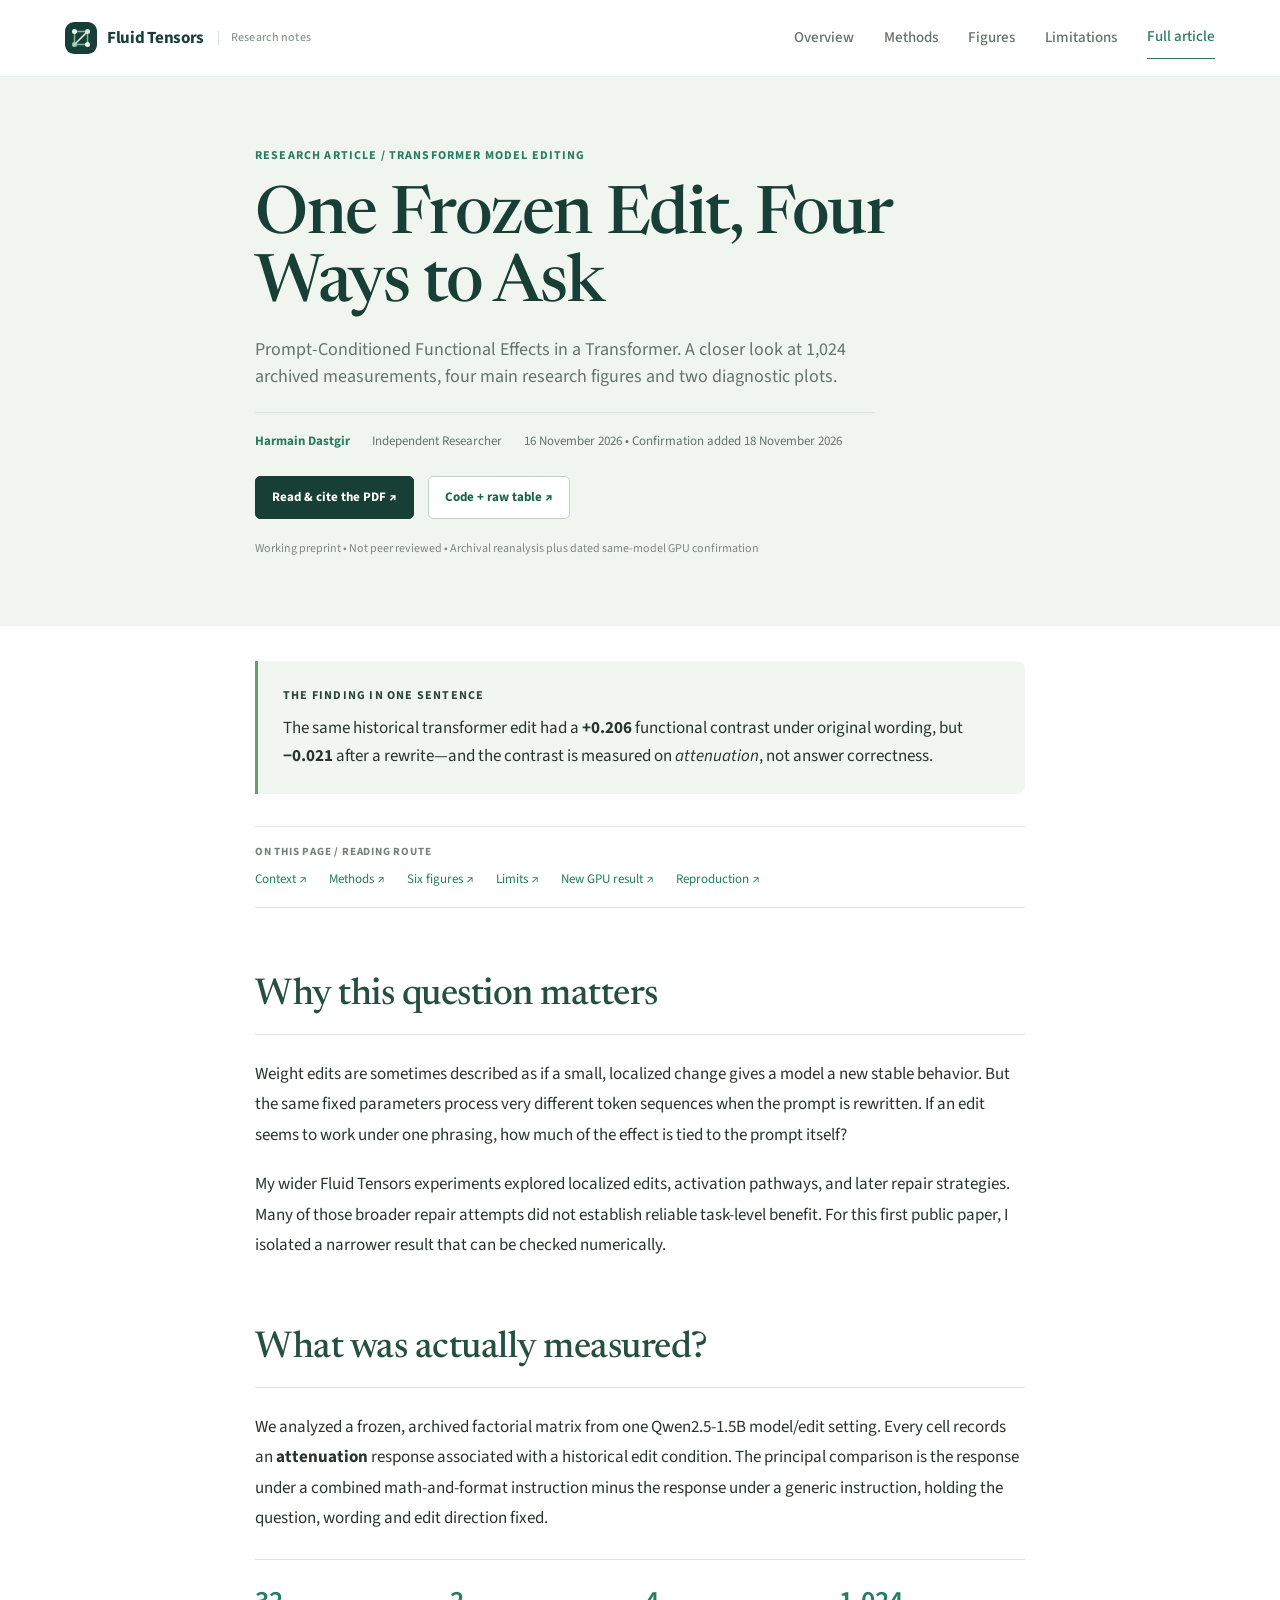
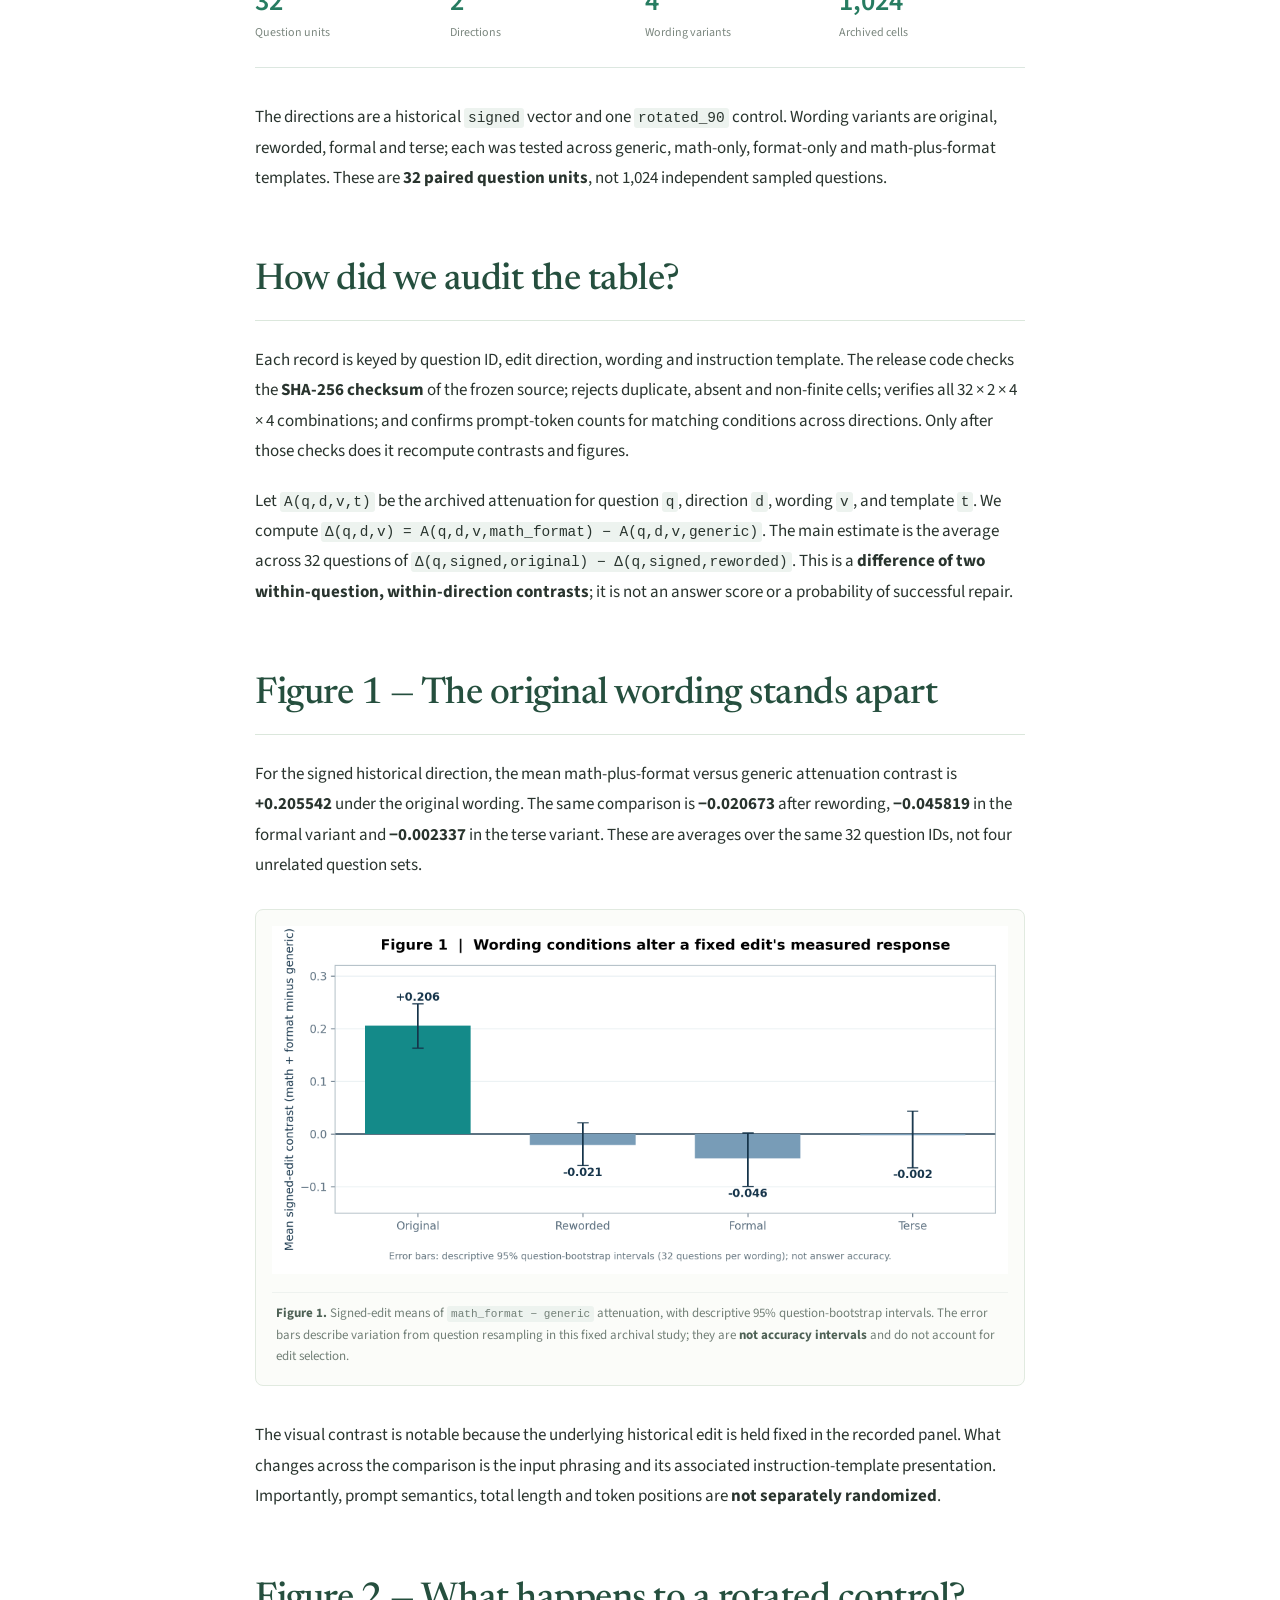
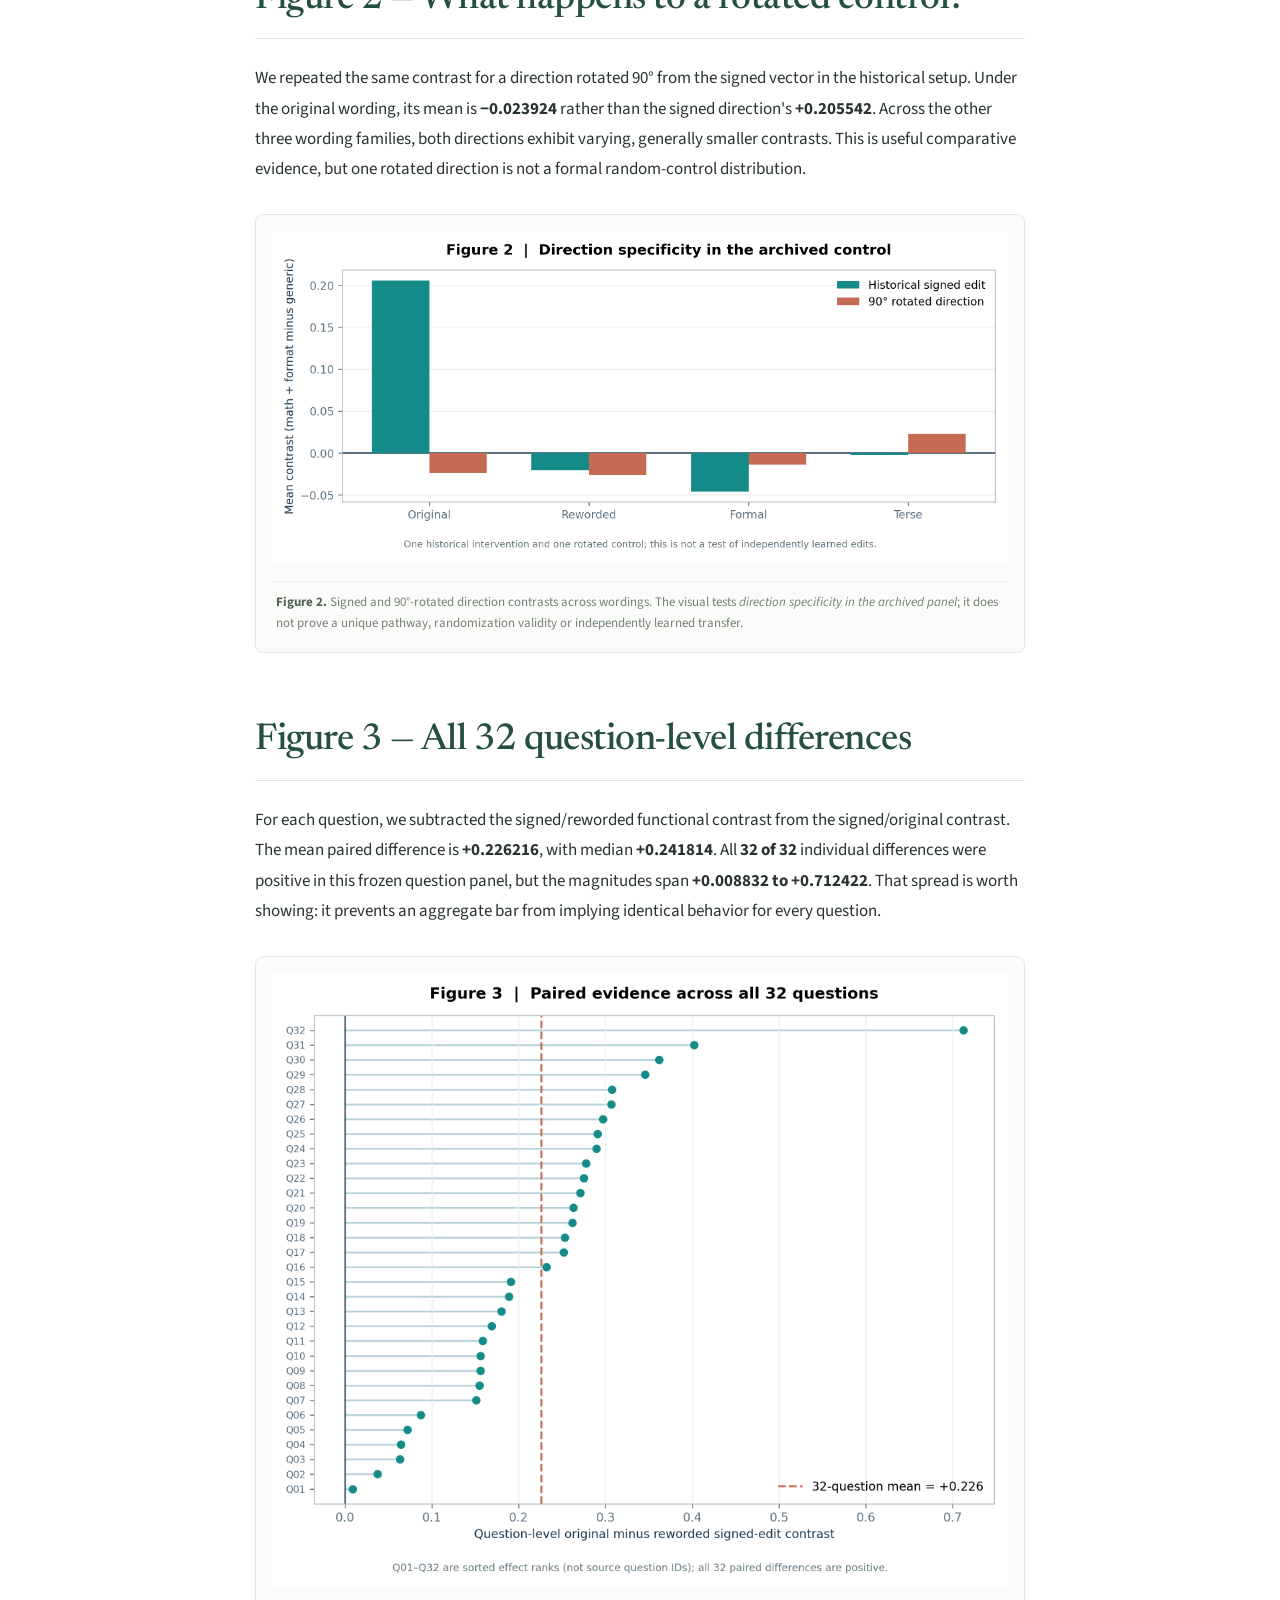
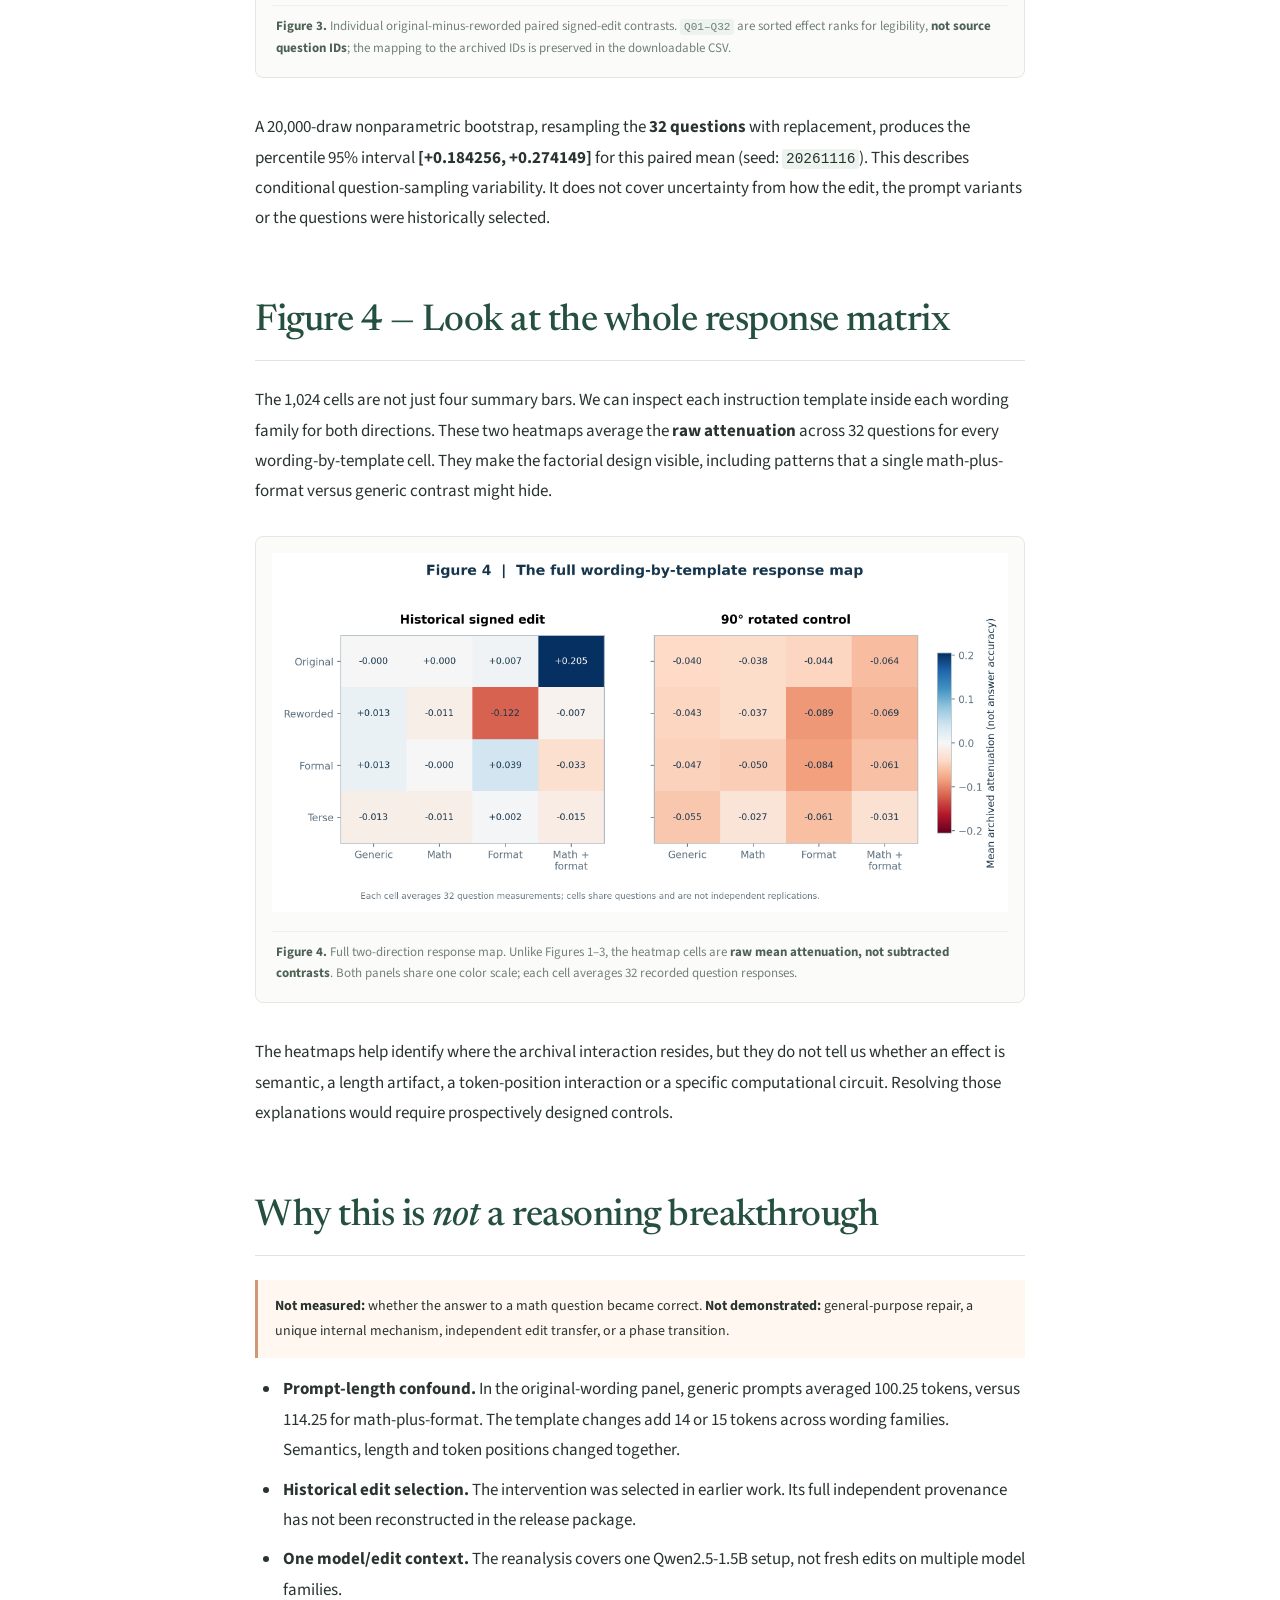
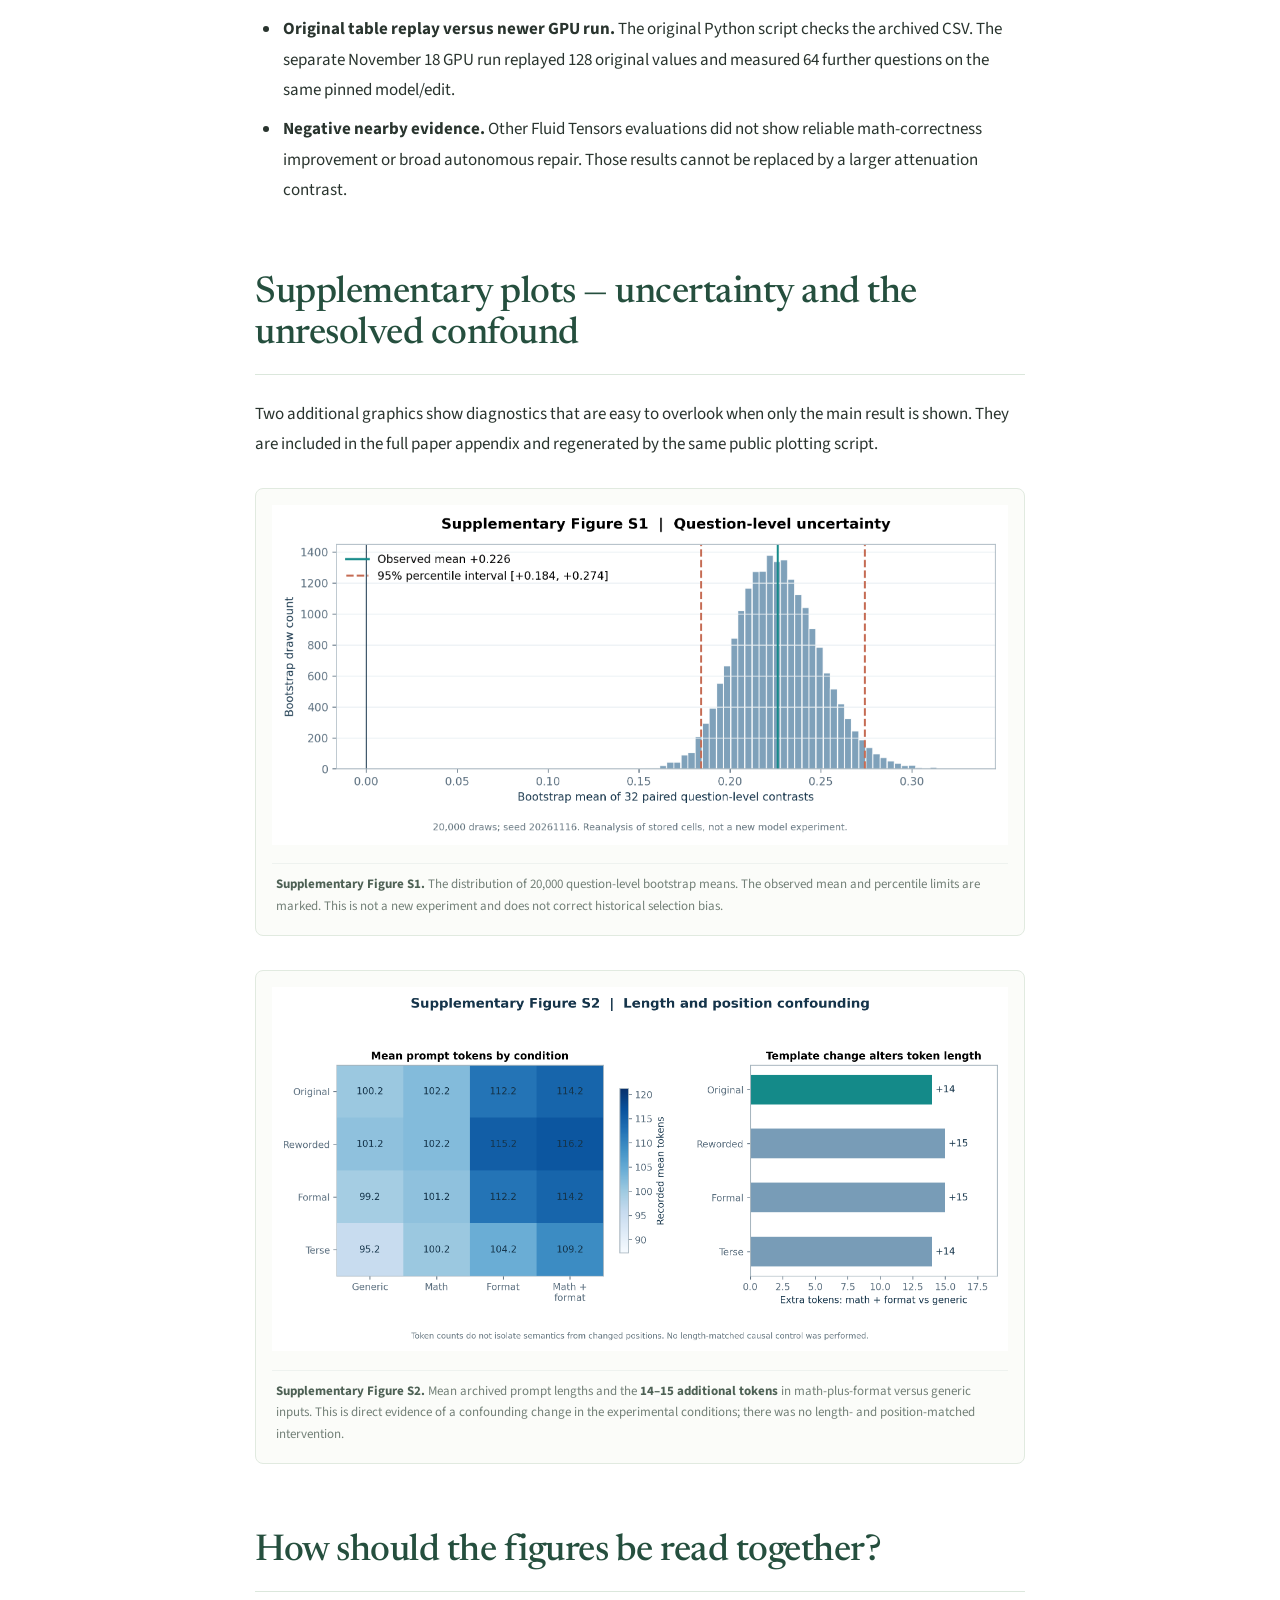
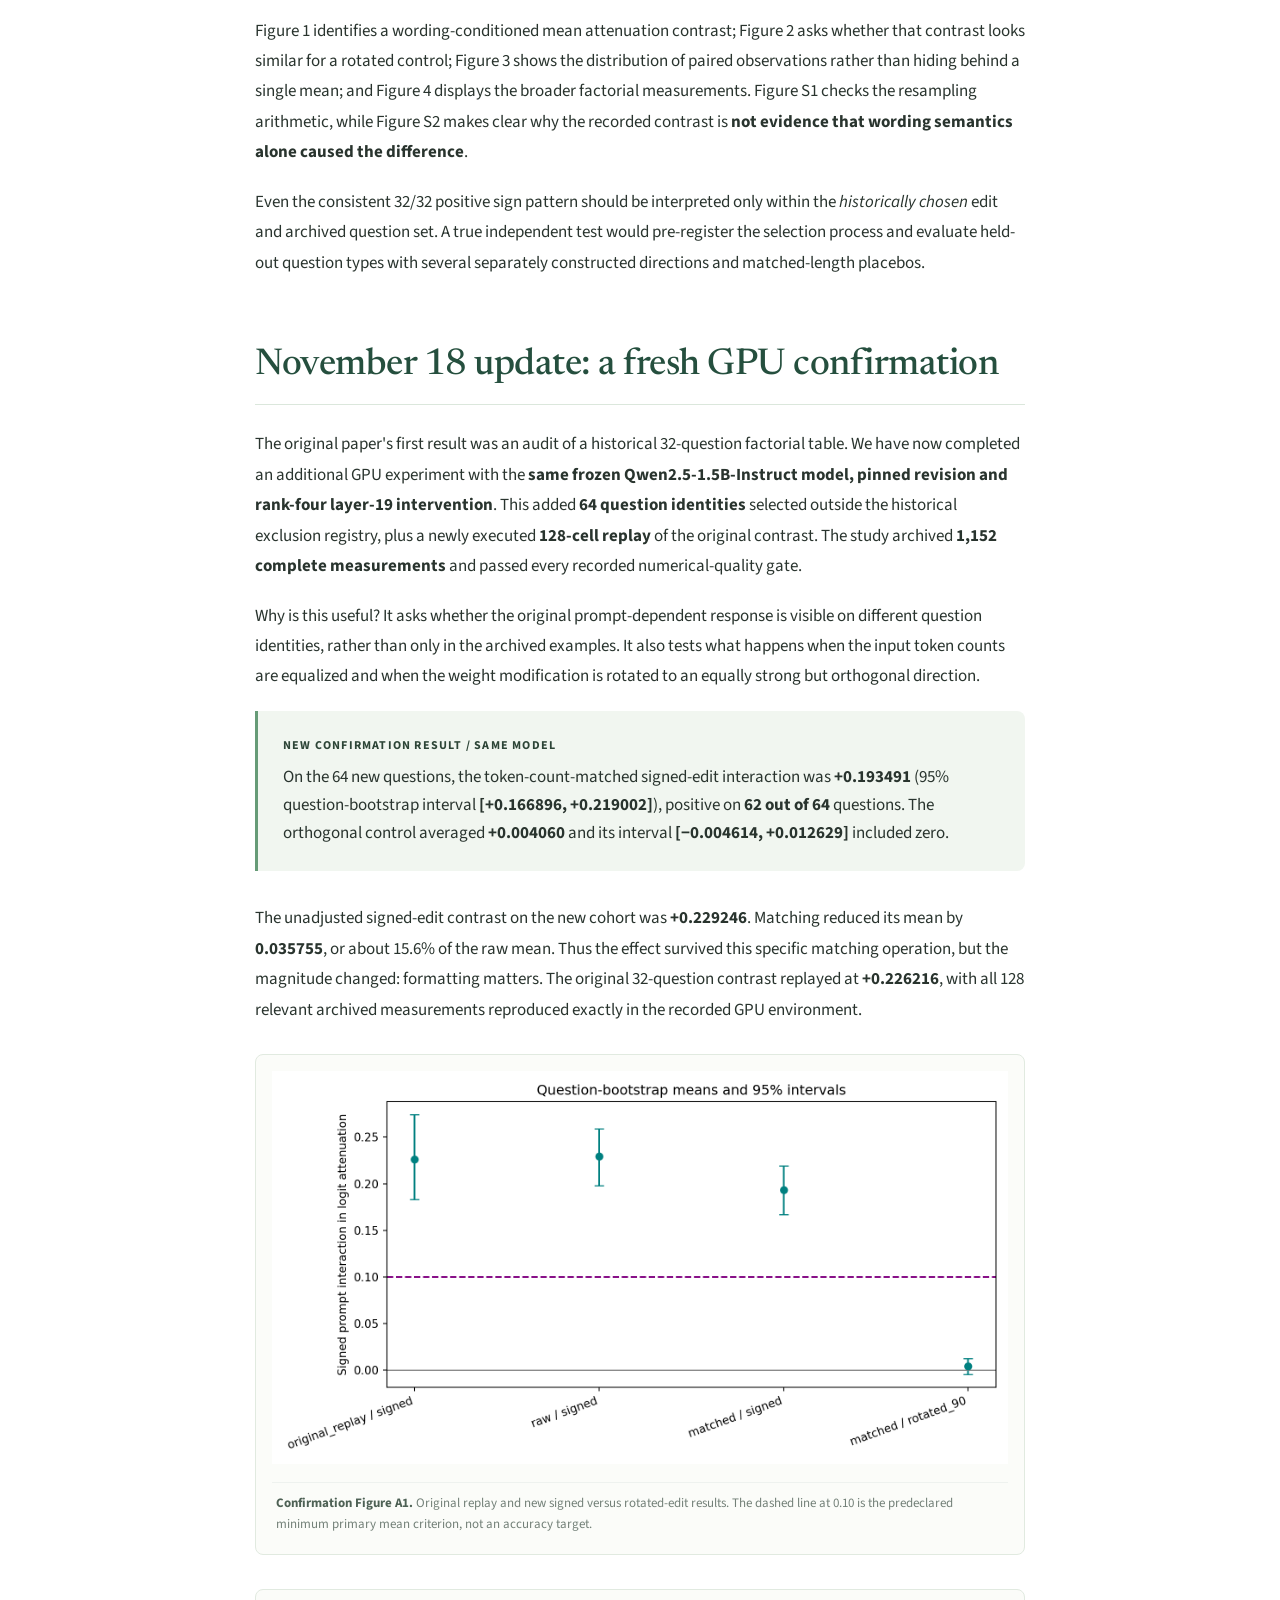
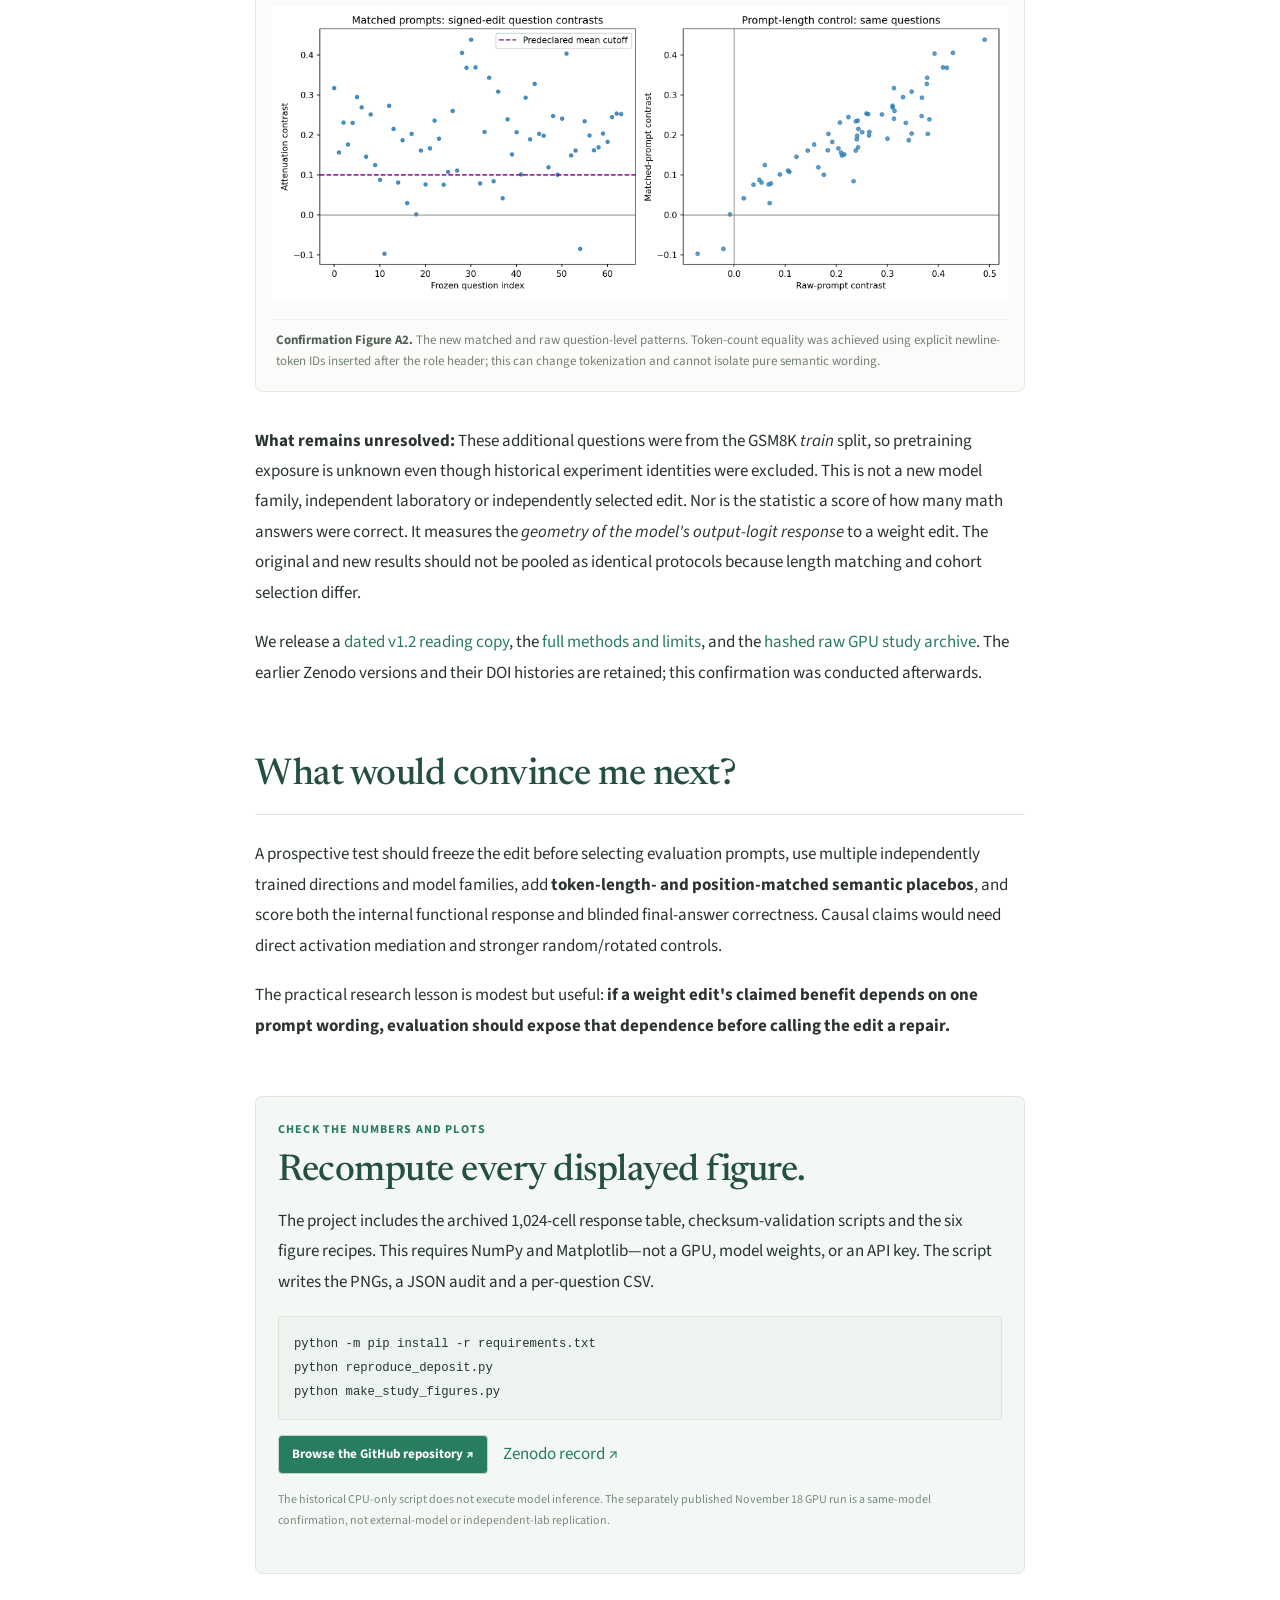
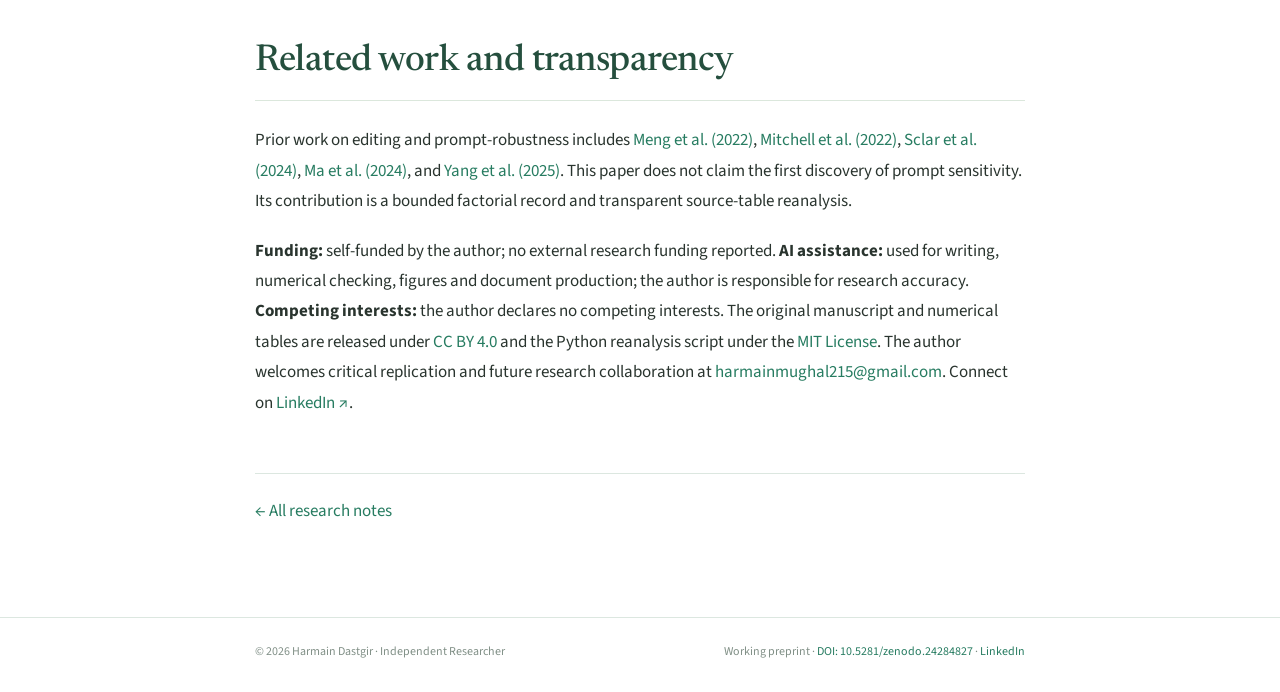
==== docs/papers/one-frozen-edit.html @ fc1d58f2 "docs: update existing Paper 1 website, article, figures and replication notes with fresh GPU confirm" ====
<!doctype html>
<html lang="en">
<head>
  <meta charset="utf-8">
  <meta name="viewport" content="width=device-width, initial-scale=1">
  <meta name="description" content="Why one frozen transformer weight edit changed its measured functional attenuation response when the prompt wording changed, and why this does not establish reasoning gains.">
  <title>One Frozen Edit, Four Ways to Ask — Full Research Article | Fluid Tensors</title>
  <meta name="author" content="Harmain Dastgir">
  <meta name="theme-color" content="#f3f8f5">
  <meta name="robots" content="index, follow, max-image-preview:large">
  <link rel="canonical" href="https://harmain11.github.io/fluid-tensors/papers/one-frozen-edit.html">
  <link rel="icon" type="image/x-icon" href="../favicon.ico">
  <link rel="icon" type="image/svg+xml" href="../assets/ft-mark.svg">
  <link rel="apple-touch-icon" href="../apple-touch-icon.png">
  <link rel="manifest" href="../site.webmanifest">
  <meta property="og:type" content="article">
  <meta property="og:title" content="One Frozen Edit, Four Ways to Ask — Scientific Research Article">
  <meta property="og:description" content="A fixed historical edit changes attenuation contrast with prompt wording. Full methods, six archived-result plots, reproducibility code and explicit limitations.">
  <meta property="og:url" content="https://harmain11.github.io/fluid-tensors/papers/one-frozen-edit.html">
  <meta property="og:image" content="https://harmain11.github.io/fluid-tensors/assets/social-cover.png">
  <meta property="og:image:width" content="1280">
  <meta property="og:image:height" content="640">
  <meta property="og:image:alt" content="Fluid Tensors paper: One frozen edit, four ways to ask; archived attenuation contrasts shown for four wording conditions.">
  <meta property="article:published_time" content="2026-11-16">
  <meta name="twitter:card" content="summary_large_image">
  <meta name="twitter:title" content="One Frozen Edit, Four Ways to Ask | Fluid Tensors">
  <meta name="twitter:description" content="11-page preprint, six figures, 1,024 recorded cells, and reproducibility scripts. Functional attenuation, not answer accuracy.">
  <meta name="twitter:image" content="https://harmain11.github.io/fluid-tensors/assets/social-cover.png">
  <script type="application/ld+json">
    {"@context":"https://schema.org","@type":"ScholarlyArticle","headline":"One Frozen Edit, Four Ways to Ask: Prompt-Conditioned Functional Effects in a Transformer","name":"One Frozen Edit, Four Ways to Ask: Prompt-Conditioned Functional Effects in a Transformer","description":"An archival reanalysis of prompt-conditioned attenuation contrasts from one historical Qwen2.5-1.5B weight-editing setting, with 32 original paired questions, a later 64-question within-model GPU confirmation, eight figures, and explicit causal limitations.","url":"https://harmain11.github.io/fluid-tensors/papers/one-frozen-edit.html","identifier":"https://doi.org/10.5281/zenodo.24284827","sameAs":"https://zenodo.org/records/24284827","datePublished":"2026-11-16","dateModified":"2026-11-18","inLanguage":"en","isAccessibleForFree":true,"author":{"@type":"Person","name":"Harmain Dastgir","sameAs":"https://www.linkedin.com/in/harmain-mughal-7b1845379","affiliation":{"@type":"Organization","name":"Independent Researcher"}},"publisher":{"@type":"Organization","name":"Zenodo"},"creativeWorkStatus":"Working preprint; not peer reviewed","license":"https://creativecommons.org/licenses/by/4.0/","keywords":["transformer model editing","prompt sensitivity","weight-space interventions","attenuation","reproducible research"]}
  </script>
  <link rel="stylesheet" href="../editorial.css">
  <script type="module" src="../site.js"></script>
</head>
<body class="article-page">
  <a class="skip-link" href="#main">Skip to research</a>
  <div class="reading-progress" id="readingProgress" aria-hidden="true"></div>
  <header class="site-header"><div class="shell nav-shell"><a class="brand" href="../index.html"><img src="../assets/ft-mark.svg" width="32" height="32" alt=""><span class="brand-wordmark">Fluid Tensors</span><span class="brand-qualifier">Research notes</span></a><nav class="site-nav" id="primaryNav" aria-label="Primary navigation"><a href="../index.html">Overview</a><a href="#methods">Methods</a><a href="#figures">Figures</a><a href="#limitations">Limitations</a><a aria-current="page" href="one-frozen-edit.html">Full article</a></nav><button class="menu-toggle" type="button" aria-controls="primaryNav" aria-expanded="false" aria-label="Open navigation"><span></span><span></span></button></div></header>
  <main id="main">
    <section class="article-hero">
      <div class="article-container">
        <p class="eyebrow">Research article / Transformer model editing</p>
        <h1>One Frozen Edit, Four Ways to Ask</h1>
        <p class="article-dek">Prompt-Conditioned Functional Effects in a Transformer. A closer look at 1,024 archived measurements, four main research figures and two diagnostic plots.</p>
        <div class="article-author"><span>Harmain Dastgir</span><span>Independent Researcher</span><span>16 November 2026 • Confirmation added 18 November 2026</span></div>
        <div class="article-cta"><a class="button button-primary" href="https://doi.org/10.5281/zenodo.24284827">Read &amp; cite the PDF ↗</a><a class="button button-outline" href="https://github.com/Harmain11/fluid-tensors">Code + raw table ↗</a></div>
        <p class="publication-note">Working preprint • Not peer reviewed • Archival reanalysis plus dated same-model GPU confirmation</p>
        <div class="article-header-rule"></div>
      </div>
    </section>
    <article class="article-container article-body">
      <div class="lead-callout"><span>THE FINDING IN ONE SENTENCE</span><p>The same historical transformer edit had a <strong>+0.206</strong> functional contrast under original wording, but <strong>−0.021</strong> after a rewrite—and the contrast is measured on <em>attenuation</em>, not answer correctness.</p></div>
      <nav class="article-mini-toc" aria-label="In this research study"><span>ON THIS PAGE / READING ROUTE</span><a href="#context">Context ↗</a><a href="#methods">Methods ↗</a><a href="#figures">Six figures ↗</a><a href="#limitations">Limits ↗</a><a href="#confirmation">New GPU result ↗</a><a href="#replication">Reproduction ↗</a></nav>

      <h2 id="context">Why this question matters</h2>
      <p>Weight edits are sometimes described as if a small, localized change gives a model a new stable behavior. But the same fixed parameters process very different token sequences when the prompt is rewritten. If an edit seems to work under one phrasing, how much of the effect is tied to the prompt itself?</p>
      <p>My wider Fluid Tensors experiments explored localized edits, activation pathways, and later repair strategies. Many of those broader repair attempts did not establish reliable task-level benefit. For this first public paper, I isolated a narrower result that can be checked numerically.</p>

      <h2>What was actually measured?</h2>
      <p>We analyzed a frozen, archived factorial matrix from one Qwen2.5-1.5B model/edit setting. Every cell records an <strong>attenuation</strong> response associated with a historical edit condition. The principal comparison is the response under a combined math-and-format instruction minus the response under a generic instruction, holding the question, wording and edit direction fixed.</p>
      <div class="stat-grid"><div><strong>32</strong><span>Question units</span></div><div><strong>2</strong><span>Directions</span></div><div><strong>4</strong><span>Wording variants</span></div><div><strong>1,024</strong><span>Archived cells</span></div></div>
      <p>The directions are a historical <code>signed</code> vector and one <code>rotated_90</code> control. Wording variants are original, reworded, formal and terse; each was tested across generic, math-only, format-only and math-plus-format templates. These are <strong>32 paired question units</strong>, not 1,024 independent sampled questions.</p>

      <h2 id="methods">How did we audit the table?</h2>
      <p>Each record is keyed by question ID, edit direction, wording and instruction template. The release code checks the <strong>SHA-256 checksum</strong> of the frozen source; rejects duplicate, absent and non-finite cells; verifies all 32 × 2 × 4 × 4 combinations; and confirms prompt-token counts for matching conditions across directions. Only after those checks does it recompute contrasts and figures.</p>
      <p>Let <code>A(q,d,v,t)</code> be the archived attenuation for question <code>q</code>, direction <code>d</code>, wording <code>v</code>, and template <code>t</code>. We compute <code>Δ(q,d,v) = A(q,d,v,math_format) − A(q,d,v,generic)</code>. The main estimate is the average across 32 questions of <code>Δ(q,signed,original) − Δ(q,signed,reworded)</code>. This is a <strong>difference of two within-question, within-direction contrasts</strong>; it is not an answer score or a probability of successful repair.</p>

      <h2 id="figures">Figure 1 — The original wording stands apart</h2>
      <p>For the signed historical direction, the mean math-plus-format versus generic attenuation contrast is <strong>+0.205542</strong> under the original wording. The same comparison is <strong>−0.020673</strong> after rewording, <strong>−0.045819</strong> in the formal variant and <strong>−0.002337</strong> in the terse variant. These are averages over the same 32 question IDs, not four unrelated question sets.</p>
      <figure class="article-figure"><button class="figure-open" type="button" data-figure-open aria-label="Enlarge Figure 1"><img src="../assets/figure01_wording_mean_with_ci.png" alt="Four wording-condition mean attenuation contrasts for the signed edit, with conditional question-bootstrap 95-percent intervals. Original +0.206, reworded -0.021, formal -0.046, terse -0.002." loading="lazy"></button><figcaption><strong>Figure 1.</strong> Signed-edit means of <code>math_format − generic</code> attenuation, with descriptive 95% question-bootstrap intervals. The error bars describe variation from question resampling in this fixed archival study; they are <strong>not accuracy intervals</strong> and do not account for edit selection.</figcaption></figure>
      <p>The visual contrast is notable because the underlying historical edit is held fixed in the recorded panel. What changes across the comparison is the input phrasing and its associated instruction-template presentation. Importantly, prompt semantics, total length and token positions are <strong>not separately randomized</strong>.</p>

      <h2>Figure 2 — What happens to a rotated control?</h2>
      <p>We repeated the same contrast for a direction rotated 90° from the signed vector in the historical setup. Under the original wording, its mean is <strong>−0.023924</strong> rather than the signed direction's <strong>+0.205542</strong>. Across the other three wording families, both directions exhibit varying, generally smaller contrasts. This is useful comparative evidence, but one rotated direction is not a formal random-control distribution.</p>
      <figure class="article-figure"><button class="figure-open" type="button" data-figure-open aria-label="Enlarge Figure 2"><img src="../assets/figure02_direction_control.png" alt="Historical signed and 90-degree rotated control edit direction mean attenuation contrasts across the four prompt wordings." loading="lazy"></button><figcaption><strong>Figure 2.</strong> Signed and 90°-rotated direction contrasts across wordings. The visual tests <em>direction specificity in the archived panel</em>; it does not prove a unique pathway, randomization validity or independently learned transfer.</figcaption></figure>

      <h2>Figure 3 — All 32 question-level differences</h2>
      <p>For each question, we subtracted the signed/reworded functional contrast from the signed/original contrast. The mean paired difference is <strong>+0.226216</strong>, with median <strong>+0.241814</strong>. All <strong>32 of 32</strong> individual differences were positive in this frozen question panel, but the magnitudes span <strong>+0.008832 to +0.712422</strong>. That spread is worth showing: it prevents an aggregate bar from implying identical behavior for every question.</p>
      <figure class="article-figure"><button class="figure-open" type="button" data-figure-open aria-label="Enlarge Figure 3"><img src="../assets/figure03_question_level_paired_effects.png" alt="Every one of 32 sorted question-level original-minus-reworded paired attenuation contrasts is positive, but sizes range from 0.009 to 0.712." loading="lazy"></button><figcaption><strong>Figure 3.</strong> Individual original-minus-reworded paired signed-edit contrasts. <code>Q01–Q32</code> are sorted effect ranks for legibility, <strong>not source question IDs</strong>; the mapping to the archived IDs is preserved in the downloadable CSV.</figcaption></figure>
      <p>A 20,000-draw nonparametric bootstrap, resampling the <strong>32 questions</strong> with replacement, produces the percentile 95% interval <strong>[+0.184256, +0.274149]</strong> for this paired mean (seed: <code>20261116</code>). This describes conditional question-sampling variability. It does not cover uncertainty from how the edit, the prompt variants or the questions were historically selected.</p>

      <h2>Figure 4 — Look at the whole response matrix</h2>
      <p>The 1,024 cells are not just four summary bars. We can inspect each instruction template inside each wording family for both directions. These two heatmaps average the <strong>raw attenuation</strong> across 32 questions for every wording-by-template cell. They make the factorial design visible, including patterns that a single math-plus-format versus generic contrast might hide.</p>
      <figure class="article-figure"><button class="figure-open" type="button" data-figure-open aria-label="Enlarge Figure 4"><img src="../assets/figure04_factorial_response_heatmaps.png" alt="Side-by-side four by four heatmaps of raw archived mean attenuation for signed versus 90-degree rotated control directions, by wording and instruction template." loading="lazy"></button><figcaption><strong>Figure 4.</strong> Full two-direction response map. Unlike Figures 1–3, the heatmap cells are <strong>raw mean attenuation, not subtracted contrasts</strong>. Both panels share one color scale; each cell averages 32 recorded question responses.</figcaption></figure>
      <p>The heatmaps help identify where the archival interaction resides, but they do not tell us whether an effect is semantic, a length artifact, a token-position interaction or a specific computational circuit. Resolving those explanations would require prospectively designed controls.</p>

      <h2 id="limitations">Why this is <em>not</em> a reasoning breakthrough</h2>
      <div class="caution-box"><strong>Not measured:</strong> whether the answer to a math question became correct. <strong>Not demonstrated:</strong> general-purpose repair, a unique internal mechanism, independent edit transfer, or a phase transition.</div>
      <ul>
        <li><strong>Prompt-length confound.</strong> In the original-wording panel, generic prompts averaged 100.25 tokens, versus 114.25 for math-plus-format. The template changes add 14 or 15 tokens across wording families. Semantics, length and token positions changed together.</li>
        <li><strong>Historical edit selection.</strong> The intervention was selected in earlier work. Its full independent provenance has not been reconstructed in the release package.</li>
        <li><strong>One model/edit context.</strong> The reanalysis covers one Qwen2.5-1.5B setup, not fresh edits on multiple model families.</li>
        <li><strong>Original table replay versus newer GPU run.</strong> The original Python script checks the archived CSV. The separate November 18 GPU run replayed 128 original values and measured 64 further questions on the same pinned model/edit.</li>
        <li><strong>Negative nearby evidence.</strong> Other Fluid Tensors evaluations did not show reliable math-correctness improvement or broad autonomous repair. Those results cannot be replaced by a larger attenuation contrast.</li>
      </ul>

      <h2>Supplementary plots — uncertainty and the unresolved confound</h2>
      <p>Two additional graphics show diagnostics that are easy to overlook when only the main result is shown. They are included in the full paper appendix and regenerated by the same public plotting script.</p>
      <figure class="article-figure"><button class="figure-open" type="button" data-figure-open aria-label="Enlarge Supplementary Figure S1"><img src="../assets/figureS1_bootstrap_distribution.png" alt="Bootstrap histogram of 20,000 resampled 32-question paired-effect means, with observed mean 0.226 and percentile 95-percent interval 0.184 to 0.274." loading="lazy"></button><figcaption><strong>Supplementary Figure S1.</strong> The distribution of 20,000 question-level bootstrap means. The observed mean and percentile limits are marked. This is not a new experiment and does not correct historical selection bias.</figcaption></figure>
      <figure class="article-figure"><button class="figure-open" type="button" data-figure-open aria-label="Enlarge Supplementary Figure S2"><img src="../assets/figureS2_prompt_token_diagnostics.png" alt="Recorded mean prompt token counts across four wordings and four templates, plus a chart of the extra 14 to 15 tokens added by math-and-format instruction compared with generic." loading="lazy"></button><figcaption><strong>Supplementary Figure S2.</strong> Mean archived prompt lengths and the <strong>14–15 additional tokens</strong> in math-plus-format versus generic inputs. This is direct evidence of a confounding change in the experimental conditions; there was no length- and position-matched intervention.</figcaption></figure>

      <h2>How should the figures be read together?</h2>
      <p>Figure 1 identifies a wording-conditioned mean attenuation contrast; Figure 2 asks whether that contrast looks similar for a rotated control; Figure 3 shows the distribution of paired observations rather than hiding behind a single mean; and Figure 4 displays the broader factorial measurements. Figure S1 checks the resampling arithmetic, while Figure S2 makes clear why the recorded contrast is <strong>not evidence that wording semantics alone caused the difference</strong>.</p>
      <p>Even the consistent 32/32 positive sign pattern should be interpreted only within the <em>historically chosen</em> edit and archived question set. A true independent test would pre-register the selection process and evaluate held-out question types with several separately constructed directions and matched-length placebos.</p>

      <h2 id="confirmation">November 18 update: a fresh GPU confirmation</h2>
      <p>The original paper's first result was an audit of a historical 32-question factorial table. We have now completed an additional GPU experiment with the <strong>same frozen Qwen2.5-1.5B-Instruct model, pinned revision and rank-four layer-19 intervention</strong>. This added <strong>64 question identities</strong> selected outside the historical exclusion registry, plus a newly executed <strong>128-cell replay</strong> of the original contrast. The study archived <strong>1,152 complete measurements</strong> and passed every recorded numerical-quality gate.</p>
      <p>Why is this useful? It asks whether the original prompt-dependent response is visible on different question identities, rather than only in the archived examples. It also tests what happens when the input token counts are equalized and when the weight modification is rotated to an equally strong but orthogonal direction.</p>
      <div class="lead-callout"><span>NEW CONFIRMATION RESULT / SAME MODEL</span><p>On the 64 new questions, the token-count-matched signed-edit interaction was <strong>+0.193491</strong> (95% question-bootstrap interval <strong>[+0.166896, +0.219002]</strong>), positive on <strong>62 out of 64</strong> questions. The orthogonal control averaged <strong>+0.004060</strong> and its interval <strong>[−0.004614, +0.012629]</strong> included zero.</p></div>
      <p>The unadjusted signed-edit contrast on the new cohort was <strong>+0.229246</strong>. Matching reduced its mean by <strong>0.035755</strong>, or about 15.6% of the raw mean. Thus the effect survived this specific matching operation, but the magnitude changed: formatting matters. The original 32-question contrast replayed at <strong>+0.226216</strong>, with all 128 relevant archived measurements reproduced exactly in the recorded GPU environment.</p>
      <figure class="article-figure"><button class="figure-open" type="button" data-figure-open aria-label="Enlarge November 18 confirmation result"><img src="../assets/p1_confirmation_condition_contrasts.png" alt="Question-level bootstrap mean contrasts: original replay, new raw signed direction, new length-matched signed direction and near-zero orthogonal edit." loading="lazy"></button><figcaption><strong>Confirmation Figure A1.</strong> Original replay and new signed versus rotated-edit results. The dashed line at 0.10 is the predeclared minimum primary mean criterion, not an accuracy target.</figcaption></figure>
      <figure class="article-figure"><button class="figure-open" type="button" data-figure-open aria-label="Enlarge confirmation length-matching diagnostic"><img src="../assets/p1_confirmation_matched_vs_raw.png" alt="Sixty-four paired question-level effects under token-count matching and raw-prompt comparisons." loading="lazy"></button><figcaption><strong>Confirmation Figure A2.</strong> The new matched and raw question-level patterns. Token-count equality was achieved using explicit newline-token IDs inserted after the role header; this can change tokenization and cannot isolate pure semantic wording.</figcaption></figure>
      <p><strong>What remains unresolved:</strong> These additional questions were from the GSM8K <em>train</em> split, so pretraining exposure is unknown even though historical experiment identities were excluded. This is not a new model family, independent laboratory or independently selected edit. Nor is the statistic a score of how many math answers were correct. It measures the <em>geometry of the model's output-logit response</em> to a weight edit. The original and new results should not be pooled as identical protocols because length matching and cohort selection differ.</p>
      <p>We release a <a href="https://github.com/Harmain11/fluid-tensors/blob/main/paper1-confirmation-2026-11-18/One_Frozen_Edit_Paper_1_v1_2_Research_Update.pdf">dated v1.2 reading copy</a>, the <a href="https://github.com/Harmain11/fluid-tensors/blob/main/paper1-confirmation-2026-11-18/PAPER1_CONFIRMATION_ADDENDUM.md">full methods and limits</a>, and the <a href="https://github.com/Harmain11/fluid-tensors/blob/main/paper1-confirmation-2026-11-18/FT_P1_CONFIRMATION_2026_11_18_ALL_RESULTS.zip">hashed raw GPU study archive</a>. The earlier Zenodo versions and their DOI histories are retained; this confirmation was conducted afterwards.</p>

      <h2>What would convince me next?</h2>
      <p>A prospective test should freeze the edit before selecting evaluation prompts, use multiple independently trained directions and model families, add <strong>token-length- and position-matched semantic placebos</strong>, and score both the internal functional response and blinded final-answer correctness. Causal claims would need direct activation mediation and stronger random/rotated controls.</p>
      <p>The practical research lesson is modest but useful: <strong>if a weight edit's claimed benefit depends on one prompt wording, evaluation should expose that dependence before calling the edit a repair.</strong></p>

      <section class="reproduce-panel" id="replication"><p class="eyebrow dark-eyebrow">CHECK THE NUMBERS AND PLOTS</p><h2>Recompute every displayed figure.</h2><p>The project includes the archived 1,024-cell response table, checksum-validation scripts and the six figure recipes. This requires NumPy and Matplotlib—not a GPU, model weights, or an API key. The script writes the PNGs, a JSON audit and a per-question CSV.</p><pre><code>python -m pip install -r requirements.txt
python reproduce_deposit.py
python make_study_figures.py</code></pre><div class="action-row"><a class="button button-dark" href="https://github.com/Harmain11/fluid-tensors">Browse the GitHub repository ↗</a><a class="text-link" href="https://doi.org/10.5281/zenodo.24284827">Zenodo record ↗</a></div><p class="fine-print">The historical CPU-only script does not execute model inference. The separately published November 18 GPU run is a same-model confirmation, not external-model or independent-lab replication.</p></section>

      <h2>Related work and transparency</h2>
      <p>Prior work on editing and prompt-robustness includes <a href="https://rome.baulab.info/">Meng et al. (2022)</a>, <a href="https://openreview.net/pdf?id=0DcZxeWfOPt">Mitchell et al. (2022)</a>, <a href="https://proceedings.iclr.cc/paper_files/paper/2024/hash/6c0e99d736da621403018ca7b32b1a4d-Abstract-Conference.html">Sclar et al. (2024)</a>, <a href="https://doi.org/10.18653/v1/2024.emnlp-main.906">Ma et al. (2024)</a>, and <a href="https://aclanthology.org/2025.acl-long.745/">Yang et al. (2025)</a>. This paper does not claim the first discovery of prompt sensitivity. Its contribution is a bounded factorial record and transparent source-table reanalysis.</p>
      <p><strong>Funding:</strong> self-funded by the author; no external research funding reported. <strong>AI assistance:</strong> used for writing, numerical checking, figures and document production; the author is responsible for research accuracy. <strong>Competing interests:</strong> the author declares no competing interests. The original manuscript and numerical tables are released under <a href="https://creativecommons.org/licenses/by/4.0/">CC BY 4.0</a> and the Python reanalysis script under the <a href="https://opensource.org/license/mit">MIT License</a>. The author welcomes critical replication and future research collaboration at <a href="mailto:harmainmughal215@gmail.com">harmainmughal215@gmail.com</a>. Connect on <a href="https://www.linkedin.com/in/harmain-mughal-7b1845379" target="_blank" rel="noopener noreferrer">LinkedIn ↗</a>.</p>
      <div class="end-rule"><a class="text-link" href="../index.html">← All research notes</a></div>
    </article>
  </main>
  <footer class="site-footer"><div class="reading-width"><span>© 2026 Harmain Dastgir · Independent Researcher</span><span>Working preprint · <a href="https://doi.org/10.5281/zenodo.24284827">DOI: 10.5281/zenodo.24284827</a> · <a href="https://www.linkedin.com/in/harmain-mughal-7b1845379" target="_blank" rel="noopener noreferrer">LinkedIn</a></span></div></footer>
  <dialog class="figure-dialog" id="figureDialog" aria-labelledby="figureDialogTitle"><div class="figure-dialog-header"><span id="figureDialogTitle">Research figure</span><button type="button" data-dialog-close aria-label="Close enlarged figure">Close <span aria-hidden="true">×</span></button></div><img id="figureDialogImage" alt=""><p id="figureDialogCaption"></p></dialog>
</body>
</html>
---- docs/editorial.css ----
@import url('https://fonts.googleapis.com/css2?family=Newsreader:ital,opsz,wght@0,6..72,400;0,6..72,500;1,6..72,400&family=Source+Sans+3:wght@400;500;600;700&display=swap');

:root{--text:#29342e;--muted:#697972;--green:#277c61;--green-dark:#17654c;--tint:#f3f8f5;--soft:#f7faf8;--line:#dce7e0;--paper:#fff;--danger:#ae6b53;--sans:'Source Sans 3',-apple-system,BlinkMacSystemFont,'Segoe UI',Arial,sans-serif}
:root{--display:'Newsreader',Georgia,'Times New Roman',serif;--deep:#173f35;--copper:#b47860}
*{box-sizing:border-box}
html{scroll-behavior:smooth;scroll-padding-top:25px}
body{margin:0;background:var(--paper);color:var(--text);font:17px/1.77 var(--sans);-webkit-font-smoothing:antialiased}
img{max-width:100%;height:auto}button{font:inherit;cursor:pointer}a{color:var(--green);text-decoration:none}a:hover{text-decoration:underline}
h1,h2,h3,p,figure{margin:0}strong{font-weight:700}h1,h2,h3{line-height:1.24}
code,pre{font-family:Consolas,'SFMono-Regular',monospace;font-size:.85em}code{background:#edf3ef;padding:2px 4px;border-radius:3px}
:focus-visible{outline:3px solid #4f9b79;outline-offset:3px}
.reading-width,.article-container{width:min(770px,calc(100% - 44px));margin-left:auto;margin-right:auto}
.shell{width:min(1150px,calc(100% - 52px));margin-inline:auto}
.skip-link{position:absolute;top:-70px;left:12px;z-index:100;background:#fff;padding:9px 13px;border:1px solid var(--line)}.skip-link:focus{top:10px}
.reading-progress{position:fixed;top:0;left:0;height:2px;width:0;background:var(--green);z-index:100;pointer-events:none}

/* Quiet, familiar academic site header */
.site-header{background:#fff;border-bottom:1px solid #e9efeb}
.nav-shell{height:76px;display:flex;align-items:center;justify-content:space-between;gap:28px}
.brand{font-size:16px;font-weight:700;color:#56645d;white-space:nowrap;display:inline-flex;align-items:center;gap:9px;line-height:1.2}
.brand:hover{color:var(--green);text-decoration:none}.brand>span{font-size:13px;font-weight:400;color:#87918a;padding-left:9px;border-left:1px solid #d8e2dc}
.brand-symbol{display:inline-flex;align-items:center;justify-content:center;background:#e6f1eb;color:var(--green);width:32px;height:32px;border-radius:6px;font-weight:700;font-size:15px;gap:2px}
.brand-symbol i{width:3px;height:3px;border-radius:50%;background:var(--green)}.brand-symbol span{color:var(--green);font-size:16px;border:0;padding:0}
.brand-name{font-weight:700;color:#56645d}.brand-name small{display:block;font-size:11px;font-weight:400;color:#87918a}
.site-nav{display:flex;align-items:center;gap:30px;margin-left:auto;font-size:15px;font-weight:500}
.site-nav a{color:#64716a;padding:7px 0}.site-nav a:hover,.site-nav a[aria-current='page']{color:var(--green);text-decoration:none}
.nav-link-pill{border:1px solid #d3e2d8;border-radius:4px;padding:7px 12px;font-size:13px;white-space:nowrap;color:var(--green)}
.menu-toggle{display:none;background:transparent;border:0;padding:8px;width:37px;height:36px}.menu-toggle span{display:block;height:2px;width:23px;background:#596f62;margin:5px 0}

/* Publication identity and bibliographic strip */
.paper-hero,.article-hero{background:var(--tint);border-bottom:1px solid #edf2ef;padding:55px 0 63px}
.paper-category,.eyebrow{font-size:12px;font-weight:700;letter-spacing:1.15px;text-transform:uppercase;color:var(--green);margin-bottom:18px}
.paper-hero h1,.article-hero h1{font-size:clamp(38px,4.5vw,55px);font-weight:700;letter-spacing:-1.35px;line-height:1.15;color:#25312b;max-width:775px}
.paper-subtitle,.article-dek{font-size:19px;line-height:1.5;color:#64736b;margin-top:17px;max-width:700px}
.article-hero h1 em{font-style:normal;color:var(--text)}.article-hero .eyebrow{color:var(--green)}
.paper-meta{display:grid;grid-template-columns:1fr 1fr 1fr 1fr;gap:25px;padding:24px 0 25px;border-bottom:1px solid #e5ece7;font-size:14px;line-height:1.6}
.paper-meta>div{display:flex;flex-direction:column;gap:5px}.paper-meta strong{color:var(--green)}
.meta-label{display:block;color:#78867e;font-size:11px;font-weight:700;text-transform:uppercase;letter-spacing:.85px}
.article-author{display:flex;flex-wrap:wrap;gap:22px;color:#64736a;font-size:13px;margin-top:22px}
.article-author span:first-child{font-weight:700;color:var(--green)}
.article-cta{display:flex;gap:14px;flex-wrap:wrap;margin-top:23px}
.button,.article-cta .button-outline{display:inline-flex;align-items:center;justify-content:center;padding:9px 16px;border:1px solid #bed5c6;border-radius:5px;color:var(--green-dark);background:#fff;font-size:13px;font-weight:700;text-decoration:none}
.button:hover,.article-cta .button-outline:hover{background:#e9f4ed;text-decoration:none}
.article-cta .button-primary{background:var(--green);color:white;border-color:var(--green)}.article-cta .button-primary:hover{background:var(--green-dark)}
.publication-note{font-size:12px;color:#7d8981;margin-top:19px}.article-header-rule{display:none}

/* The reading experience */
.research-prose{padding-top:38px;padding-bottom:95px}.research-prose p,.article-body p{margin:0 0 19px}
.research-prose .intro{font-size:18px;line-height:1.8;margin-top:30px}
.research-prose section{margin-top:66px;scroll-margin-top:25px}
.research-prose h2,.article-body h2{font-size:33px;line-height:1.24;font-weight:500;letter-spacing:-.4px;color:#384a40;margin:0 0 24px;padding-bottom:12px;border-bottom:1px solid var(--line)}
.research-prose h3,.article-body h3{font-size:20px;line-height:1.35;font-weight:600;margin:0 0 10px}
.research-prose ul,.article-body ul{padding-left:26px;margin:16px 0 22px}.research-prose li,.article-body li{padding-left:2px;margin-bottom:9px}
.tldr,.lead-callout{background:var(--tint);border:1px solid #e2eee6;border-radius:8px;padding:21px 22px;margin-bottom:32px}
.tldr>strong,.lead-callout>span{display:block;font-size:12px;font-weight:700;letter-spacing:.4px;color:#2d4537;margin-bottom:7px}
.tldr p{font-size:16px;line-height:1.66;margin:0 0 12px}.tldr p:last-child{margin:0}
.article-body{padding-top:35px;padding-bottom:90px;font-size:17px;line-height:1.79}
.article-body h2{margin-top:57px}.article-body .lead-callout p{font-size:17px;line-height:1.65;margin:0}
.article-mini-toc{border-top:1px solid var(--line);border-bottom:1px solid var(--line);padding:15px 0;margin:27px 0 34px;display:flex;flex-wrap:wrap;gap:7px 22px;font-size:13px}
.article-mini-toc span{flex-basis:100%;font-size:11px;text-transform:uppercase;font-weight:700;color:#718279;letter-spacing:.8px}
.article-mini-toc a{color:var(--green)}

/* Compact evidence metrics and selector, designed as a figure—not a product dashboard. */
.study-facts,.stat-grid{display:grid;grid-template-columns:repeat(4,1fr);gap:9px;padding:24px 0;margin:25px 0 34px;border-top:1px solid var(--line);border-bottom:1px solid var(--line)}
.study-facts>div,.stat-grid>div{display:flex;flex-direction:column;gap:3px}
.study-facts strong,.stat-grid strong{font-size:28px;font-weight:600;color:var(--green);line-height:1.25}.study-facts span,.stat-grid span{font-size:12px;color:#7b877f}
.experiment-panel{border:1px solid #dfe8e2;border-radius:7px;background:#fff;overflow:hidden;margin:30px 0 0}
.experiment-controls{padding:23px 24px 0}.experiment-controls h3{font-size:20px;font-weight:700;margin-bottom:5px}.experiment-controls p{font-size:14px;line-height:1.55;color:#718078;margin-bottom:12px}
.wording-controls{display:flex;flex-wrap:wrap;gap:20px;border-bottom:1px solid #dce7e0;margin-top:15px}
.wording-controls button{padding:10px 2px;background:transparent;border:0;border-bottom:3px solid transparent;color:#69766f;font-size:15px;font-weight:600}
.wording-controls button:hover{color:var(--green)}.wording-controls button[aria-pressed='true']{color:var(--green-dark);border-color:var(--green)}
.experiment-display{background:var(--soft);padding:24px;border-top:0}
.display-top{display:flex;justify-content:space-between;gap:12px;flex-wrap:wrap;font-size:12px;color:#718078}
.display-top span:last-child{font-size:11px;font-weight:700;letter-spacing:.65px;color:var(--green)}
.reading-value{display:flex;align-items:baseline;gap:22px;margin-top:10px}.reading-value output{font-size:57px;font-weight:700;line-height:1.1;letter-spacing:-1.5px;color:var(--green-dark);font-variant-numeric:tabular-nums}
.experiment-panel[data-tone='negative'] .reading-value output{color:var(--danger)}.reading-value>span{font-size:12px;color:#8c9990}
.axis-caption{display:flex;justify-content:space-between;font-size:11px;color:#89968d;margin:22px 0 3px}
.signed-track{height:32px;position:relative;border-bottom:1px solid #bacbc0;background:repeating-linear-gradient(to right,transparent 0,transparent calc(12.5% - 1px),#e6eee8 calc(12.5% - 1px),#e6eee8 12.5%)}
.track-center{position:absolute;left:50%;height:32px;width:2px;background:#99b9a7}.contrast-meter{position:absolute;top:13px;height:9px;max-width:50%;transition:width .22s}
.contrast-meter.positive{left:50%;background:#5aab82}.contrast-meter.negative{right:50%;background:#c98c76}
.experiment-display h3{font-size:18px;font-weight:600;margin-top:20px;margin-bottom:6px}.experiment-display p{font-size:14px;line-height:1.65;color:#6b7971;margin:0}
.data-details{margin-top:0;border:1px solid #dfe8e2;border-top:0;border-radius:0 0 7px 7px;padding:0 20px 5px}
.data-details summary{cursor:pointer;color:var(--green);font-size:13px;padding:13px 0}.data-details table{width:100%;border-collapse:collapse;margin-bottom:15px;font-size:14px}.data-details caption{text-align:left;color:#85928a;margin-bottom:8px;font-size:12px}
.data-details th,.data-details td{border-bottom:1px solid var(--line);text-align:left;padding:6px 4px}.data-details thead{color:#506958}

/* Scientific figures are presented in the text, at full natural width. */
.research-figure,.article-figure{margin:29px 0 34px;border:1px solid #e3ebe5;border-radius:6px;padding:12px;background:#fff}
.research-figure button,.article-figure button{border:0;padding:0;background:transparent;display:block;width:100%;cursor:zoom-in}
.research-figure img,.article-figure img{width:100%;height:auto;object-fit:contain;background:#fff}
.research-figure figcaption,.article-figure figcaption{border-top:1px solid #eef2ef;padding:10px 4px 2px;margin-top:8px;font-size:13px;line-height:1.65;color:#738078}
.research-figure figcaption strong,.article-figure figcaption strong{color:#4e6155}
.end-note,.reproduce-panel{margin-top:55px;padding:22px;background:var(--tint);border:1px solid var(--line);border-radius:7px}
.end-note>strong{font-size:17px}.end-note p{font-size:14px;line-height:1.65;margin:10px 0 0}
.reproduce-panel h2{border:0!important;padding:0!important;margin:0 0 13px!important}.reproduce-panel .eyebrow{margin-bottom:11px}
.reproduce-panel pre{background:#edf3ef;padding:15px;overflow:auto;border:1px solid #dce6df;border-radius:4px;line-height:1.65}.reproduce-panel pre code{background:transparent;padding:0}
.action-row{display:flex;align-items:center;flex-wrap:wrap;gap:15px;margin:15px 0}.action-row .button-dark{background:var(--green);color:white;padding:7px 13px;border-radius:4px;font-size:13px}
.fine-print{font-size:12px;color:#7b8a80}.caution-box{background:#fff7f0;border-left:3px solid #cf9877;padding:14px 17px;margin:12px 0;font-size:14px}
.end-rule{border-top:1px solid var(--line);padding-top:22px;margin-top:55px}

/* Lightweight modal for full-size scientific images */
.figure-dialog{max-width:min(1010px,94vw);max-height:93vh;border:1px solid var(--line);border-radius:7px;padding:15px 19px;background:#fff;color:var(--text);box-shadow:0 18px 65px #152d1e39}
.figure-dialog::backdrop{background:#14291dad}.figure-dialog-header{display:flex;align-items:center;justify-content:space-between;gap:18px;padding-bottom:12px;border-bottom:1px solid var(--line);font-size:13px;color:#637a6b}
.figure-dialog-header button{border:1px solid var(--line);background:var(--tint);border-radius:4px;padding:5px 10px;color:var(--green);font-size:13px}
.figure-dialog img{display:block;max-width:100%;max-height:73vh;object-fit:contain;margin:15px auto}.figure-dialog p{font-size:13px;color:#6e7e72;line-height:1.6}

.site-footer{border-top:1px solid var(--line);padding:23px 0 30px;font-size:12px;color:#819087}
.site-footer .reading-width{display:flex;flex-wrap:wrap;justify-content:space-between;gap:10px}.site-footer .shell{display:flex;flex-wrap:wrap;justify-content:space-between;gap:16px}
.footer-top{display:none}.footer-bottom{display:flex;gap:17px;flex-wrap:wrap}.footer-bottom>span{display:block}

/* Fluid Tensors identity: an editorial issue cover with a measured signal. */
.brand{gap:10px;color:var(--deep)}
.brand img{display:block;flex:none;border-radius:9px}
.brand .brand-wordmark{font-size:17px;font-weight:700;letter-spacing:-.3px;color:var(--deep);padding:0;border:0}
.brand .brand-qualifier{font-size:12px;font-weight:500;letter-spacing:.12px;color:#8a9990;padding-left:12px;margin-left:4px;border-left:1px solid #d8e4db}
.site-nav a[aria-current='page']{border-bottom:1px solid var(--green)}
.paper-hero{background:#f1f5ef;padding:0;border-bottom:1px solid #dfe8df}
.hero-grid{display:grid;grid-template-columns:minmax(0,1.04fr) minmax(380px,.96fr);gap:65px;align-items:center;padding-top:78px;padding-bottom:76px}
.hero-copy{min-width:0}
.paper-category{display:flex;align-items:center;gap:12px;font-size:11px;letter-spacing:1.5px;margin-bottom:26px;color:#54806a}
.category-separator{color:#b5cbbc;font-size:20px;font-weight:400;line-height:0}
.paper-hero .hero-copy h1{font:500 clamp(56px,5.6vw,79px)/.99 var(--display);letter-spacing:-2px;color:#1f3f32;max-width:none}
.paper-hero .hero-copy h1 em{color:#397b60;font-style:italic;font-weight:400}
.paper-hero .paper-subtitle{font-size:18px;color:#38554a;font-weight:600;line-height:1.5;margin-top:27px}
.hero-intro{font-size:17px;line-height:1.72;color:#687b6e;max-width:500px;margin-top:17px}
.hero-actions{display:flex;flex-wrap:wrap;gap:13px 21px;align-items:center;margin-top:30px}
.hero-actions .button-primary{background:var(--deep);color:#fff;border-color:var(--deep);font-size:14px;font-weight:600;padding:12px 18px;border-radius:5px}
.hero-actions .button-primary:hover{background:#315e49;color:#fff;text-decoration:none}
.hero-text-link{font-size:14px;font-weight:600;letter-spacing:.1px;color:#386f55}
.hero-comparison{margin:0;background:#fff;border:1px solid #d5e2d7;border-radius:11px;padding:25px 26px 20px;box-shadow:0 13px 45px #2448340b;min-width:0}
.hero-figure-head{display:flex;justify-content:space-between;gap:8px;color:#82978a;font-size:10px;font-weight:700;letter-spacing:1.05px;text-transform:uppercase;padding-bottom:18px;border-bottom:1px solid #e6eee6}
.hero-figure-title{display:flex;justify-content:space-between;align-items:baseline;gap:12px;margin:22px 0 21px}
.hero-figure-title strong{font:500 24px/1.2 var(--display);color:var(--deep)}
.hero-figure-title span{color:#81948a;font-size:12px;white-space:nowrap}
.hero-plot-scale{display:flex;justify-content:space-between;margin:0 92px 5px 81px;color:#90a197;font-size:10px;letter-spacing:.1px}
.hero-plot-row{display:grid;grid-template-columns:80px minmax(0,1fr) 89px;align-items:center;gap:11px;min-height:43px;font-size:13px}
.hero-plot-row>span{color:#486658;font-weight:600}.hero-plot-row>strong{text-align:right;font-size:12px;color:#536f5f;letter-spacing:-.15px;font-variant-numeric:tabular-nums}
.hero-plot-track{height:24px;position:relative;background:repeating-linear-gradient(to right,transparent 0,transparent calc(25% - 1px),#eff4ef calc(25% - 1px),#eff4ef 25%);border-bottom:1px solid #e1eae1}
.hero-zero{position:absolute;left:50%;height:24px;width:1px;background:#96ad9e;top:0}
.hero-plot-track>b{height:8px;position:absolute;top:8px;border-radius:2px;min-width:2px}
.hero-positive{left:50%;background:#4d9270}.hero-negative{right:50%;background:#bd8874}
.hero-comparison figcaption{border-top:1px solid #e6eee6;margin-top:21px;padding-top:14px;font-size:11px;line-height:1.6;color:#829388}
.hero-comparison figcaption strong{color:#5b7b68;font-weight:600}
.hero-bottom{display:flex;justify-content:space-between;gap:20px;flex-wrap:wrap;border-top:1px solid #dce7db;padding-top:17px;padding-bottom:20px;color:#78907e;font-size:11px;letter-spacing:.8px;text-transform:uppercase}
.paper-meta{padding-top:29px;padding-bottom:29px}
.paper-meta strong{color:var(--deep)}
.research-prose{padding-top:52px}
.research-prose h2,.article-body h2{font:500 37px/1.12 var(--display);color:#254f3e;letter-spacing:-.5px;padding-bottom:18px;border-color:#dbe7dc}
.research-prose h2::before{display:block;font:600 11px/1.5 var(--sans);letter-spacing:1.4px;color:#8da798;margin-bottom:13px}
#explore h2::before{content:'01 / RESULTS'}
#evidence h2::before{content:'02 / THE FIGURES'}
#methods h2::before{content:'03 / THE AUDIT'}
#limitations h2::before{content:'04 / INTERPRETATION'}
.research-prose h3,.article-body h3{color:#234a37}
.tldr,.lead-callout{background:#f1f6f0;border:0;border-left:3px solid #669b77;border-radius:0 8px 8px 0;padding:24px 25px}
.tldr>strong,.lead-callout>span{letter-spacing:1.2px}
.experiment-panel{border-top:3px solid var(--deep)}
.research-figure,.article-figure{background:#fbfcf9;border:1px solid #e1eae0;border-radius:8px;padding:16px}
.research-figure button,.article-figure button{transition:opacity .2s ease}.research-figure button:hover,.article-figure button:hover{opacity:.92}
.article-hero{background:#f1f5ef;padding:68px 0 66px}
.article-hero h1{font:500 clamp(48px,5.5vw,66px)/1.02 var(--display);letter-spacing:-1.4px;color:var(--deep)}
.article-dek{font-size:18px;max-width:620px}
.article-author{border-top:1px solid #d8e6da;padding-top:17px;max-width:620px}
.article-cta .button-primary{background:var(--deep);border-color:var(--deep)}
.article-cta .button-primary:hover{background:#315e49}
.article-body h2{margin-top:67px}

@media(max-width:850px){
  .site-nav{gap:16px}.nav-shell{gap:15px}.nav-link-pill{display:none}
  .paper-meta{grid-template-columns:1fr 1fr;gap:16px 22px}
  .hero-grid{grid-template-columns:1fr;gap:35px;padding-top:61px;padding-bottom:42px}
  .hero-comparison{max-width:630px}
}
@media(max-width:650px){
  body{font-size:16px}.shell{width:calc(100% - 34px)}.reading-width,.article-container{width:calc(100% - 36px)}
  .nav-shell{height:63px}.brand{font-size:15px}.brand>span{display:none}.brand .brand-wordmark{display:inline;font-size:16px}.brand-name{font-size:15px}.brand-name small{font-size:10px}
  .menu-toggle{display:block;margin-left:auto}.site-nav{display:none;position:absolute;top:63px;left:0;right:0;padding:16px 20px;background:#fff;border-bottom:1px solid var(--line);z-index:50;box-shadow:0 12px 20px #25392c10}
  .site-nav.is-open{display:flex;flex-direction:column;align-items:flex-start;gap:7px}
  .paper-hero,.article-hero{padding:38px 0 43px}.paper-hero h1,.article-hero h1{font-size:37px;letter-spacing:-.9px}.paper-subtitle,.article-dek{font-size:17px}
  .paper-meta{font-size:13px}.research-prose{padding-top:29px}.research-prose h2,.article-body h2{font-size:28px}
  .research-prose section{margin-top:50px}.study-facts,.stat-grid{grid-template-columns:1fr 1fr;gap:18px}.study-facts strong,.stat-grid strong{font-size:25px}
  .experiment-controls,.experiment-display{padding:18px}.wording-controls{gap:10px}.wording-controls button{font-size:13px}.reading-value output{font-size:49px}
  .article-author{gap:9px 18px}.article-mini-toc{gap:7px 13px}
  .research-figure,.article-figure{padding:6px;margin:25px 0}.research-figure figcaption,.article-figure figcaption{padding:9px 5px;font-size:12px}
  .hero-grid{padding-top:39px;padding-bottom:33px;gap:32px}
  .paper-hero .hero-copy h1{font-size:clamp(49px,11vw,64px);letter-spacing:-1.3px}
  .paper-hero .paper-subtitle{font-size:17px;margin-top:20px}.hero-intro{font-size:15px;margin-top:14px}
  .hero-comparison{padding:18px 14px 16px}.hero-figure-title strong{font-size:20px}
  .hero-plot-row{grid-template-columns:66px minmax(0,1fr) 74px;gap:6px;font-size:12px}.hero-plot-row>strong{font-size:10px}
  .hero-plot-scale{margin-left:69px;margin-right:75px}
  .hero-bottom{font-size:10px;padding-bottom:15px}.research-prose{padding-top:36px}
  .research-prose h2,.article-body h2{font-size:33px}.article-hero h1{font-size:48px}
}
@media(prefers-reduced-motion:reduce){html{scroll-behavior:auto}*,*::before,*::after{transition:none!important;animation:none!important}}
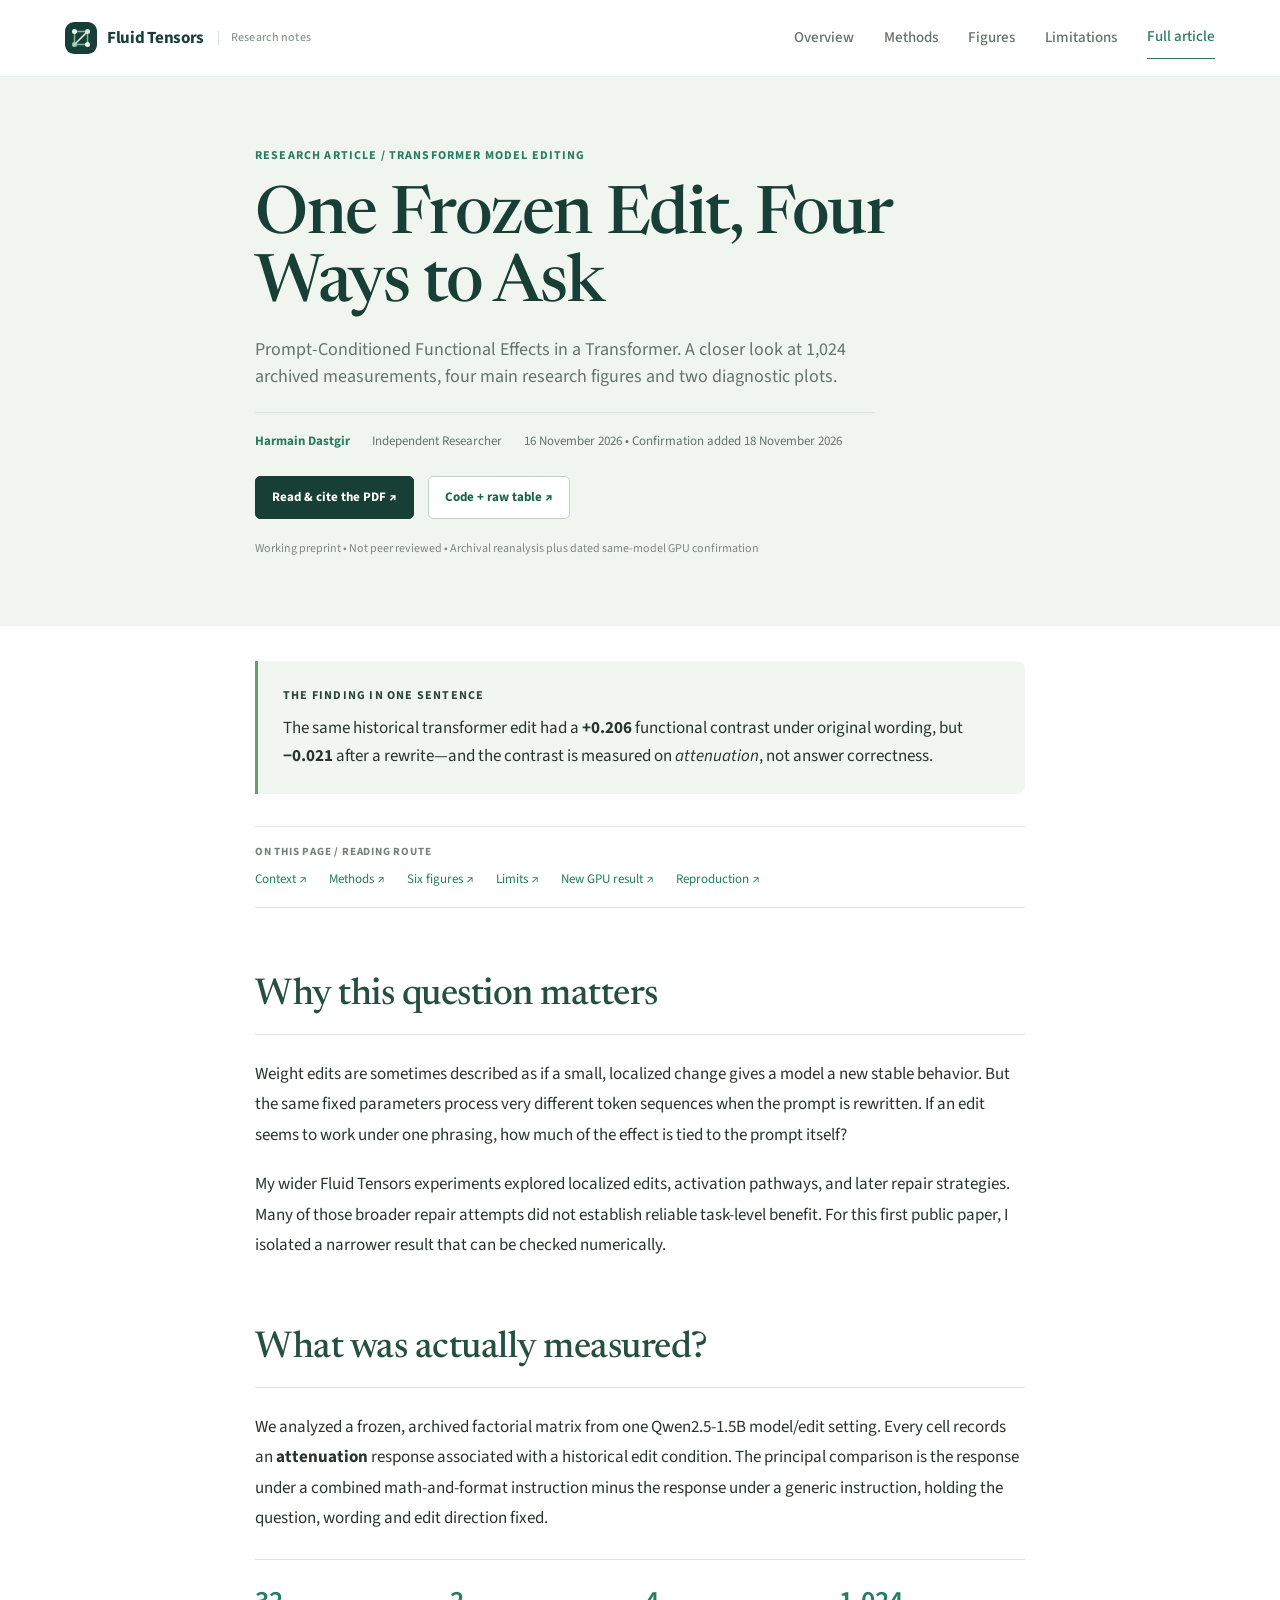
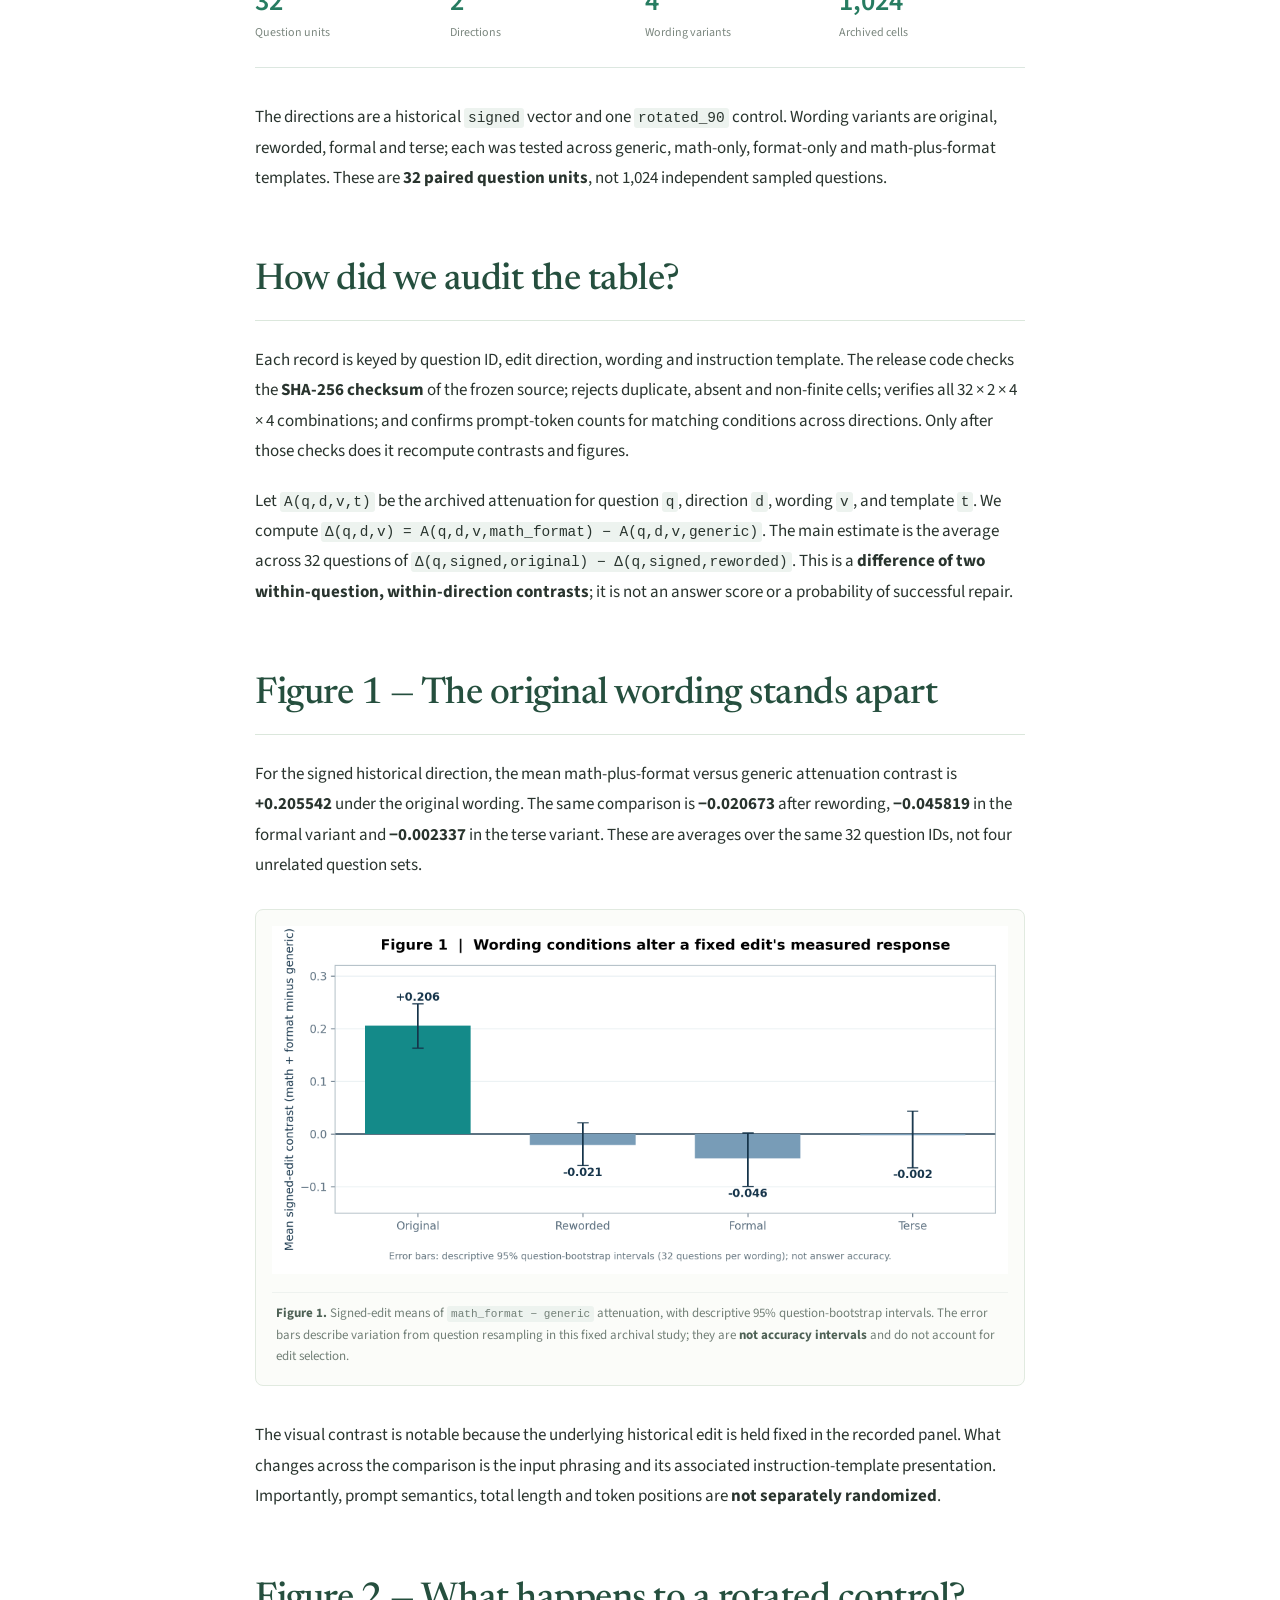
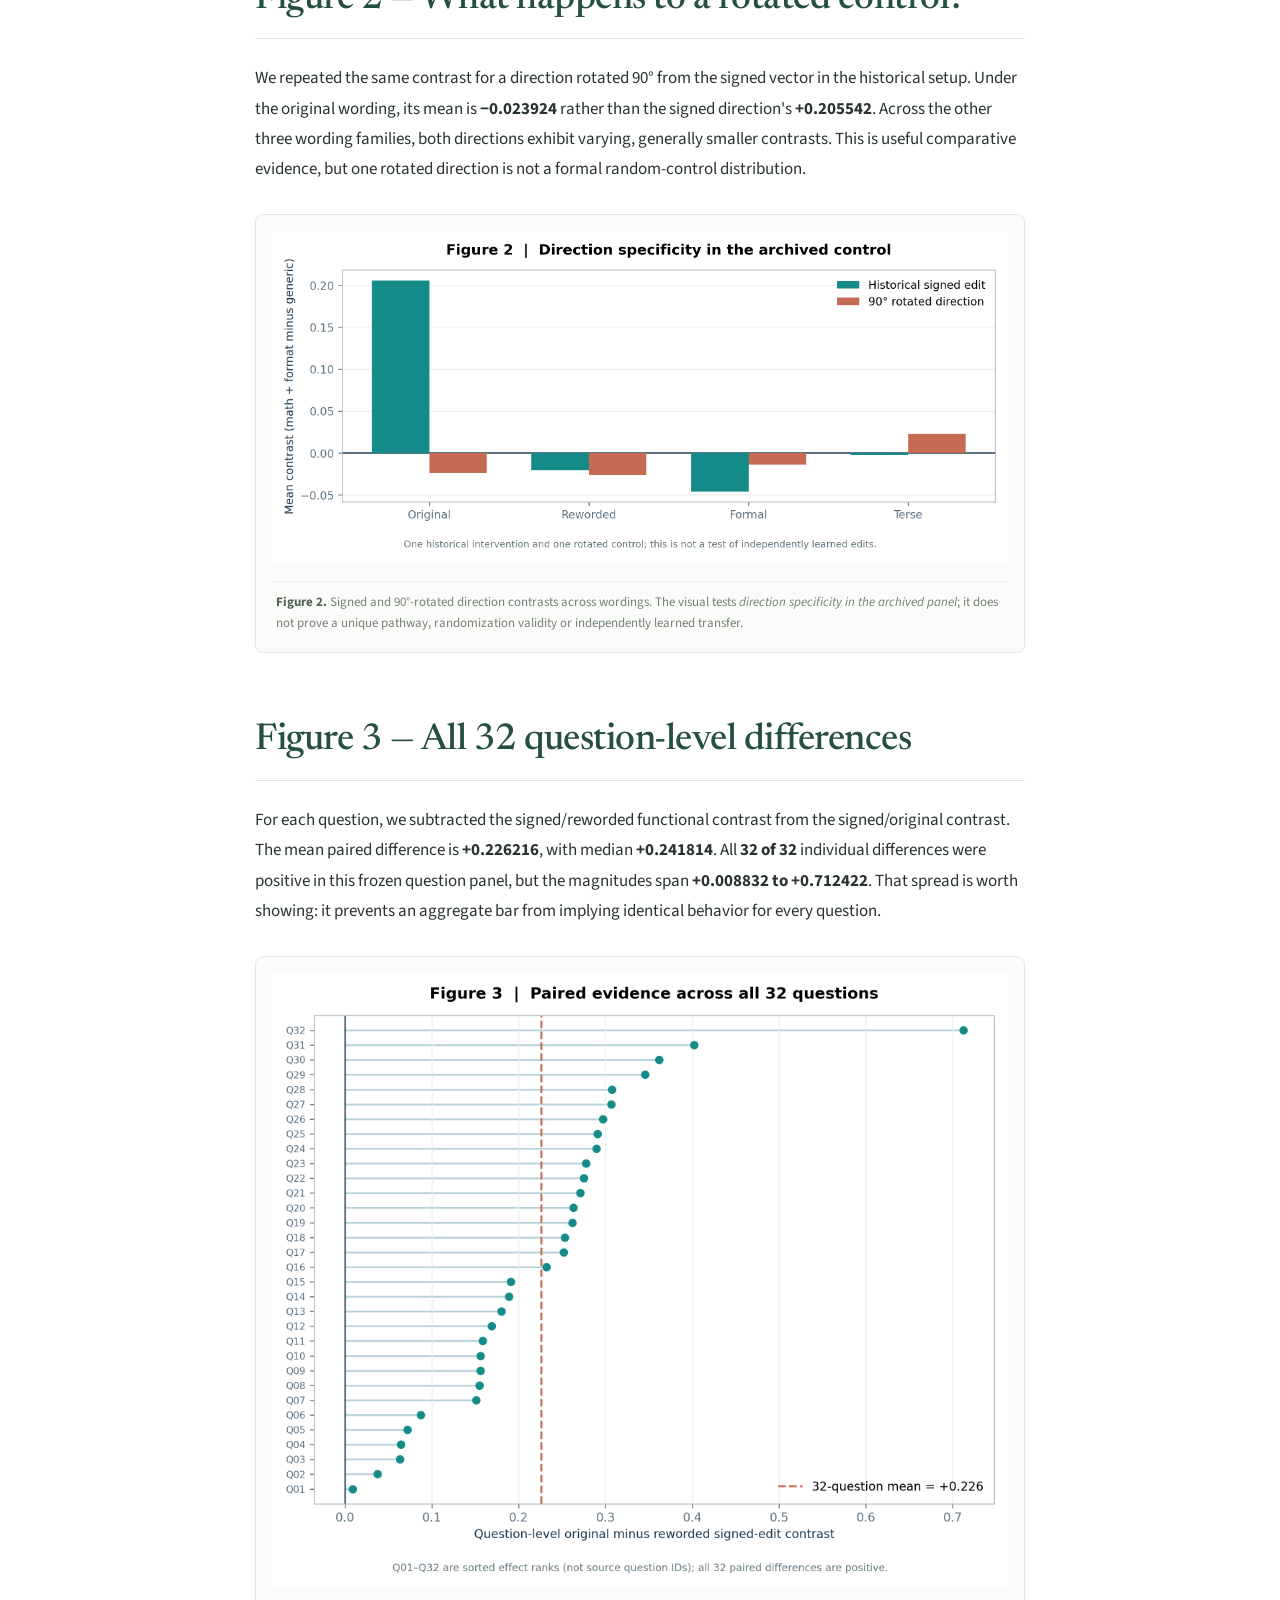
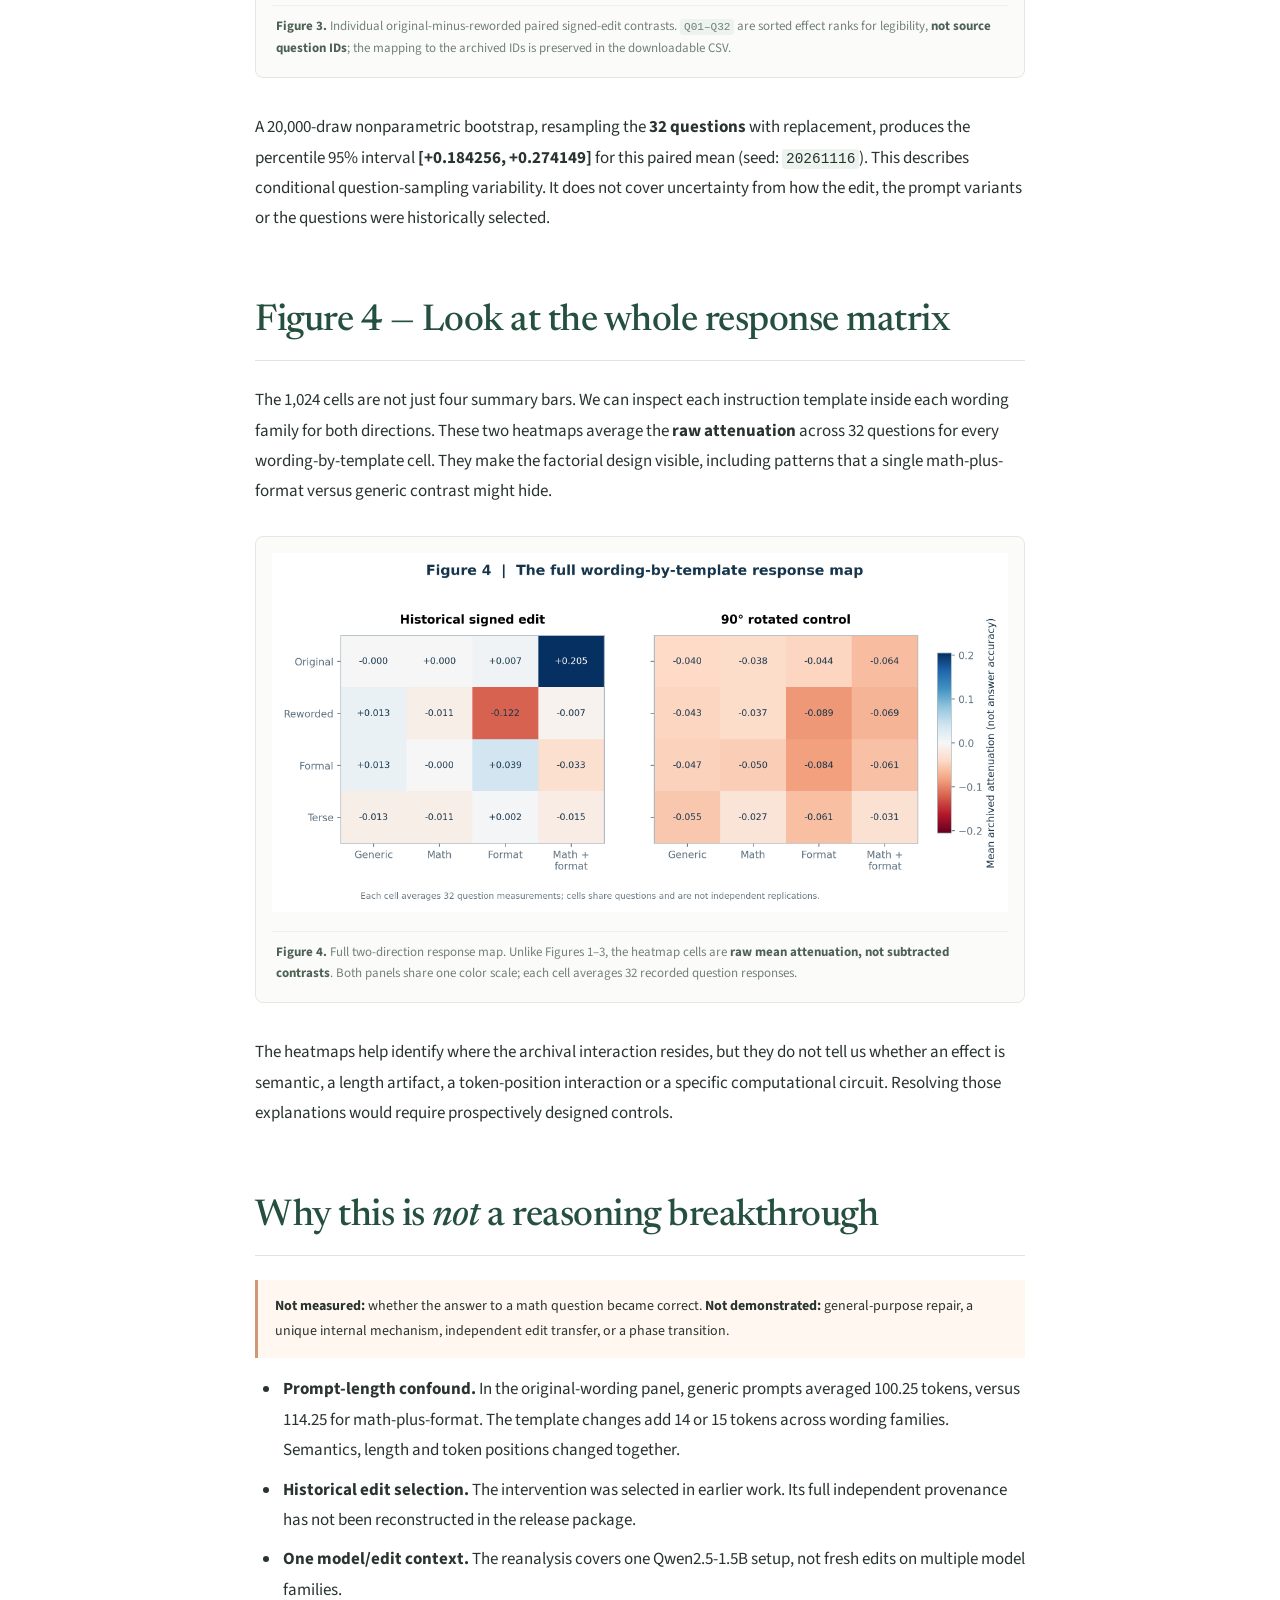
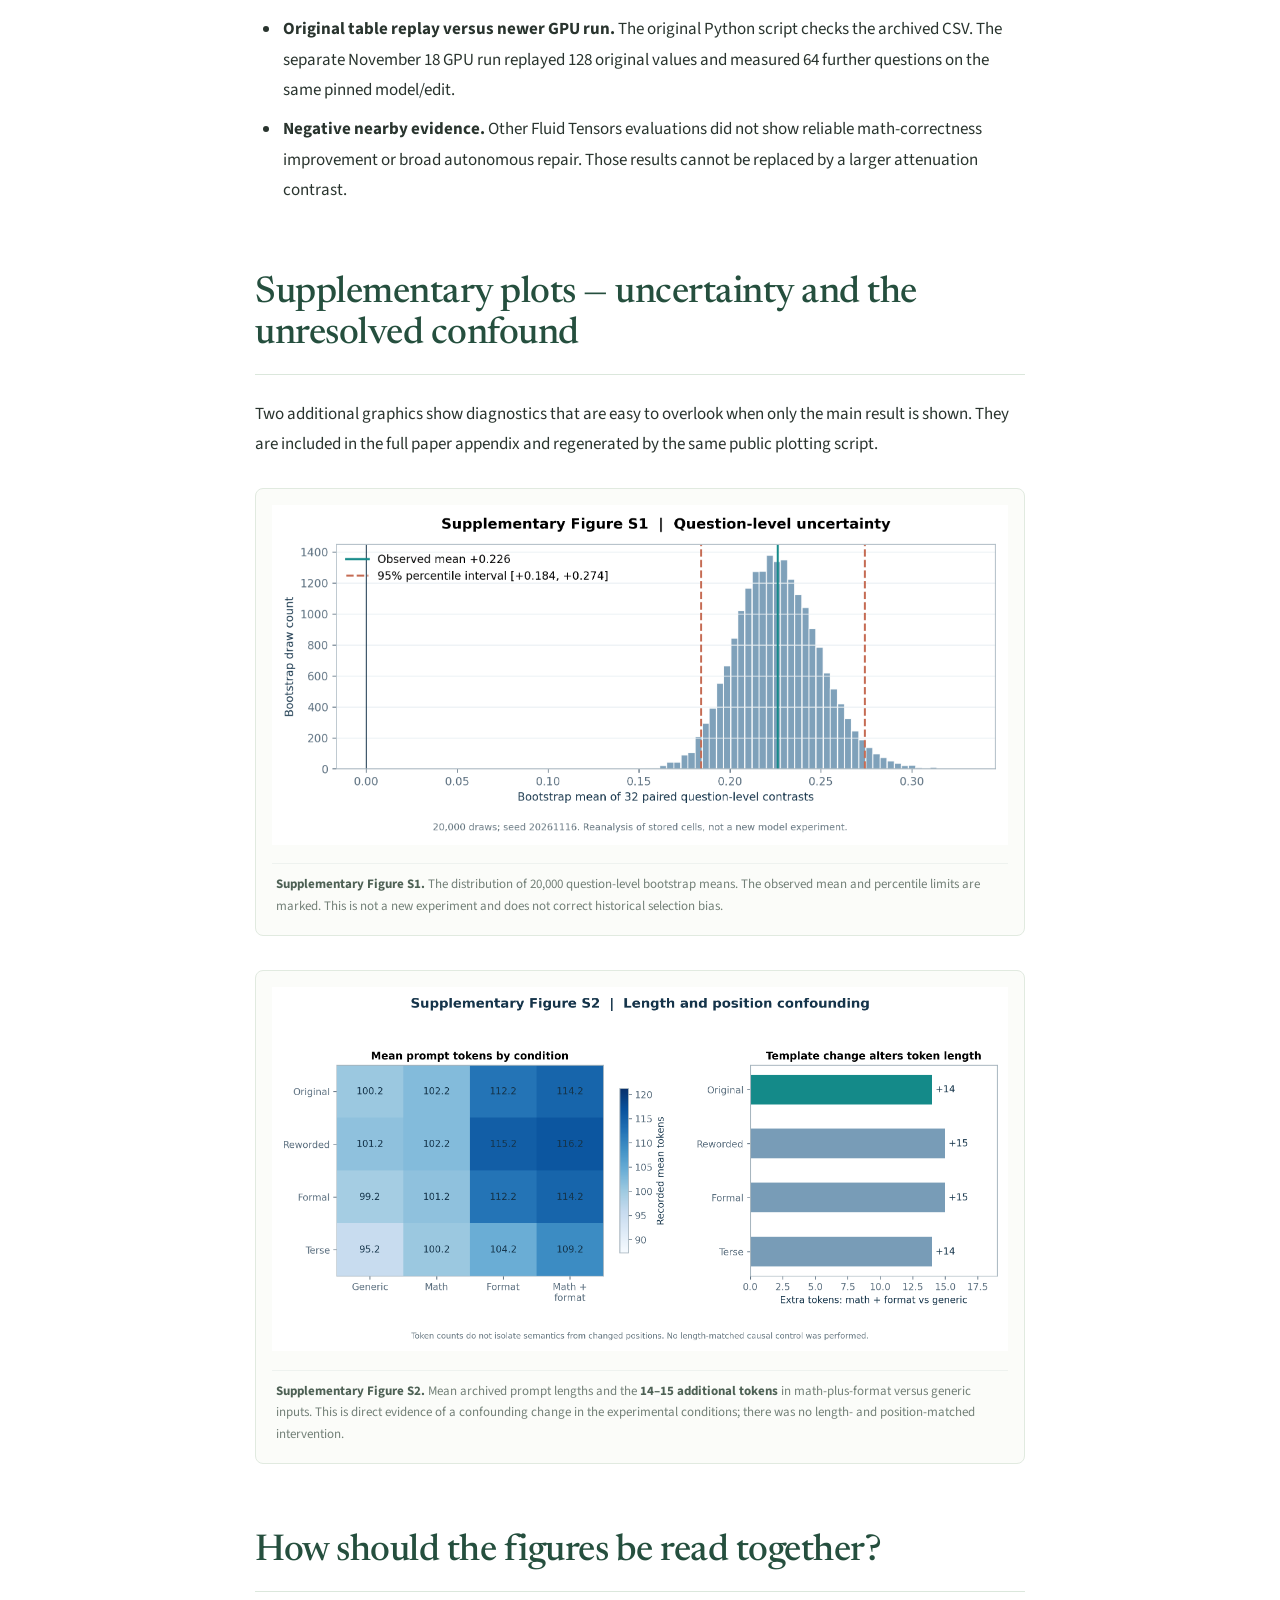
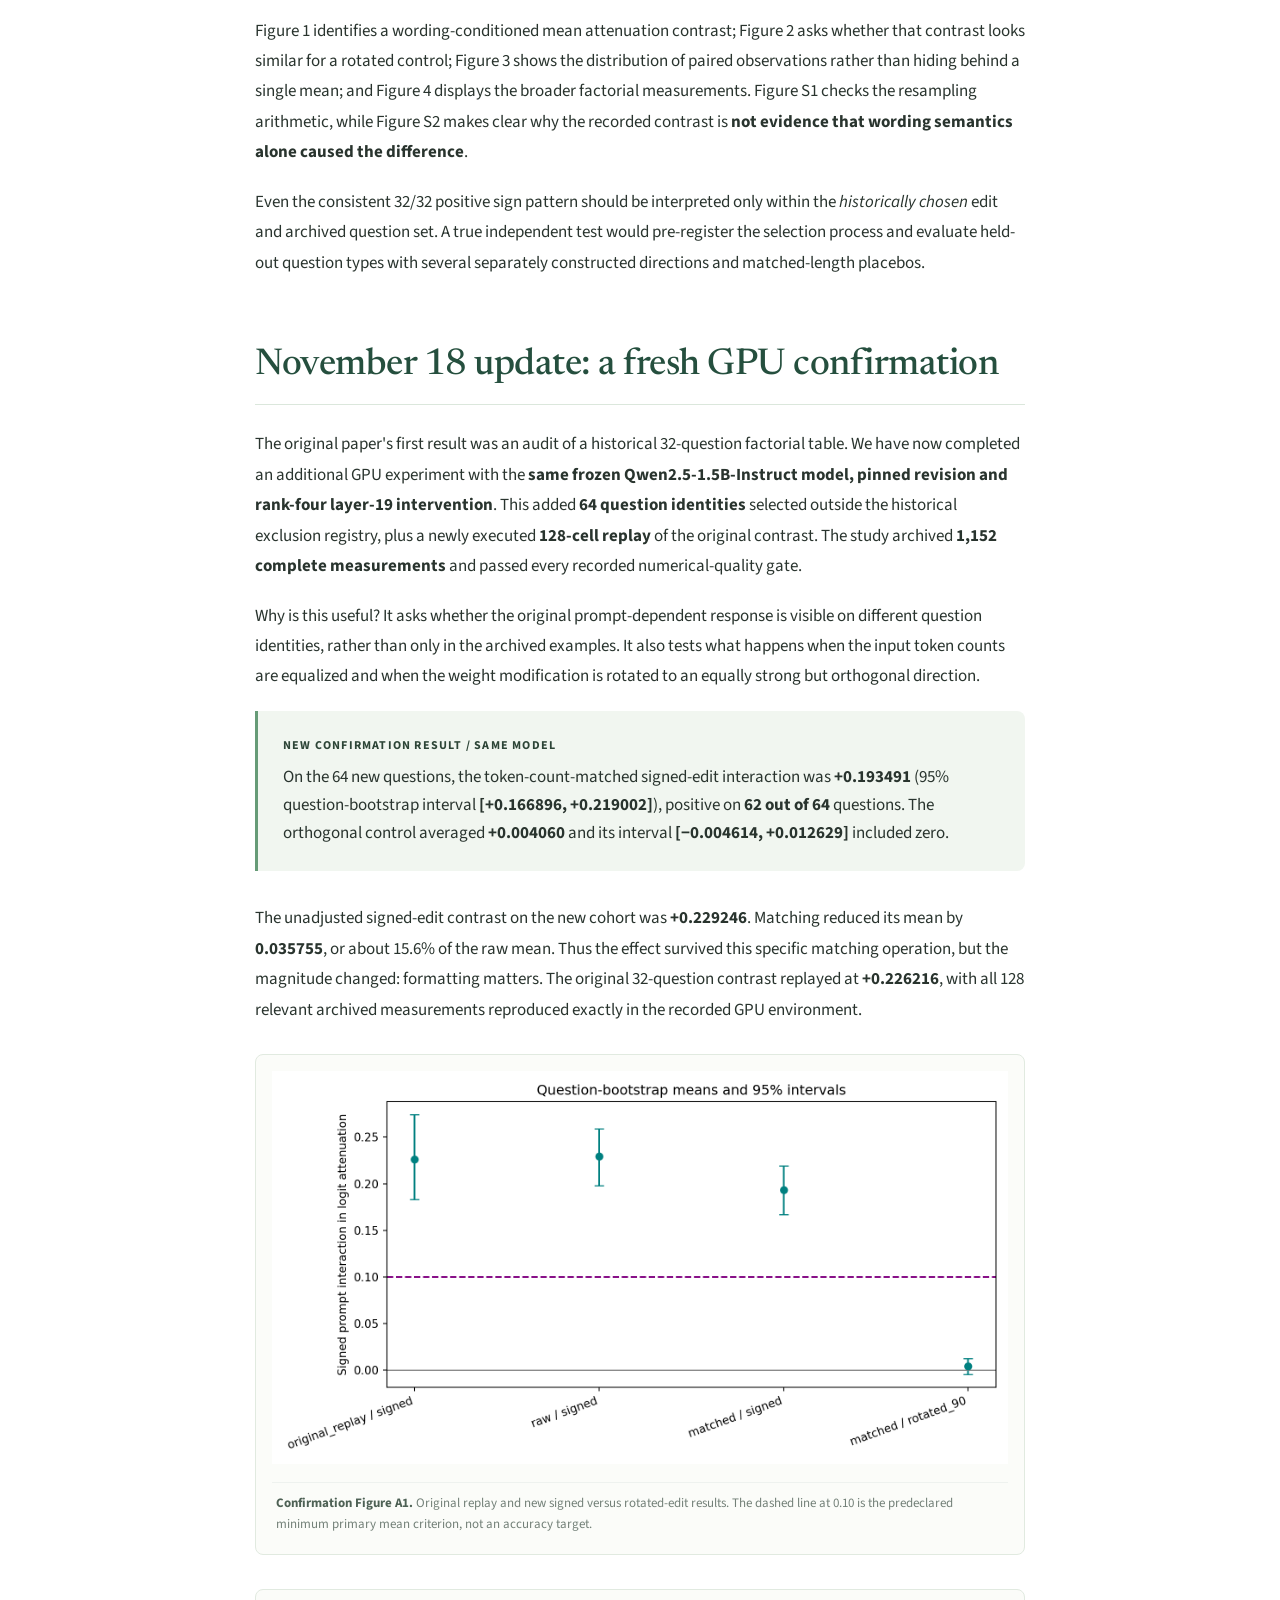
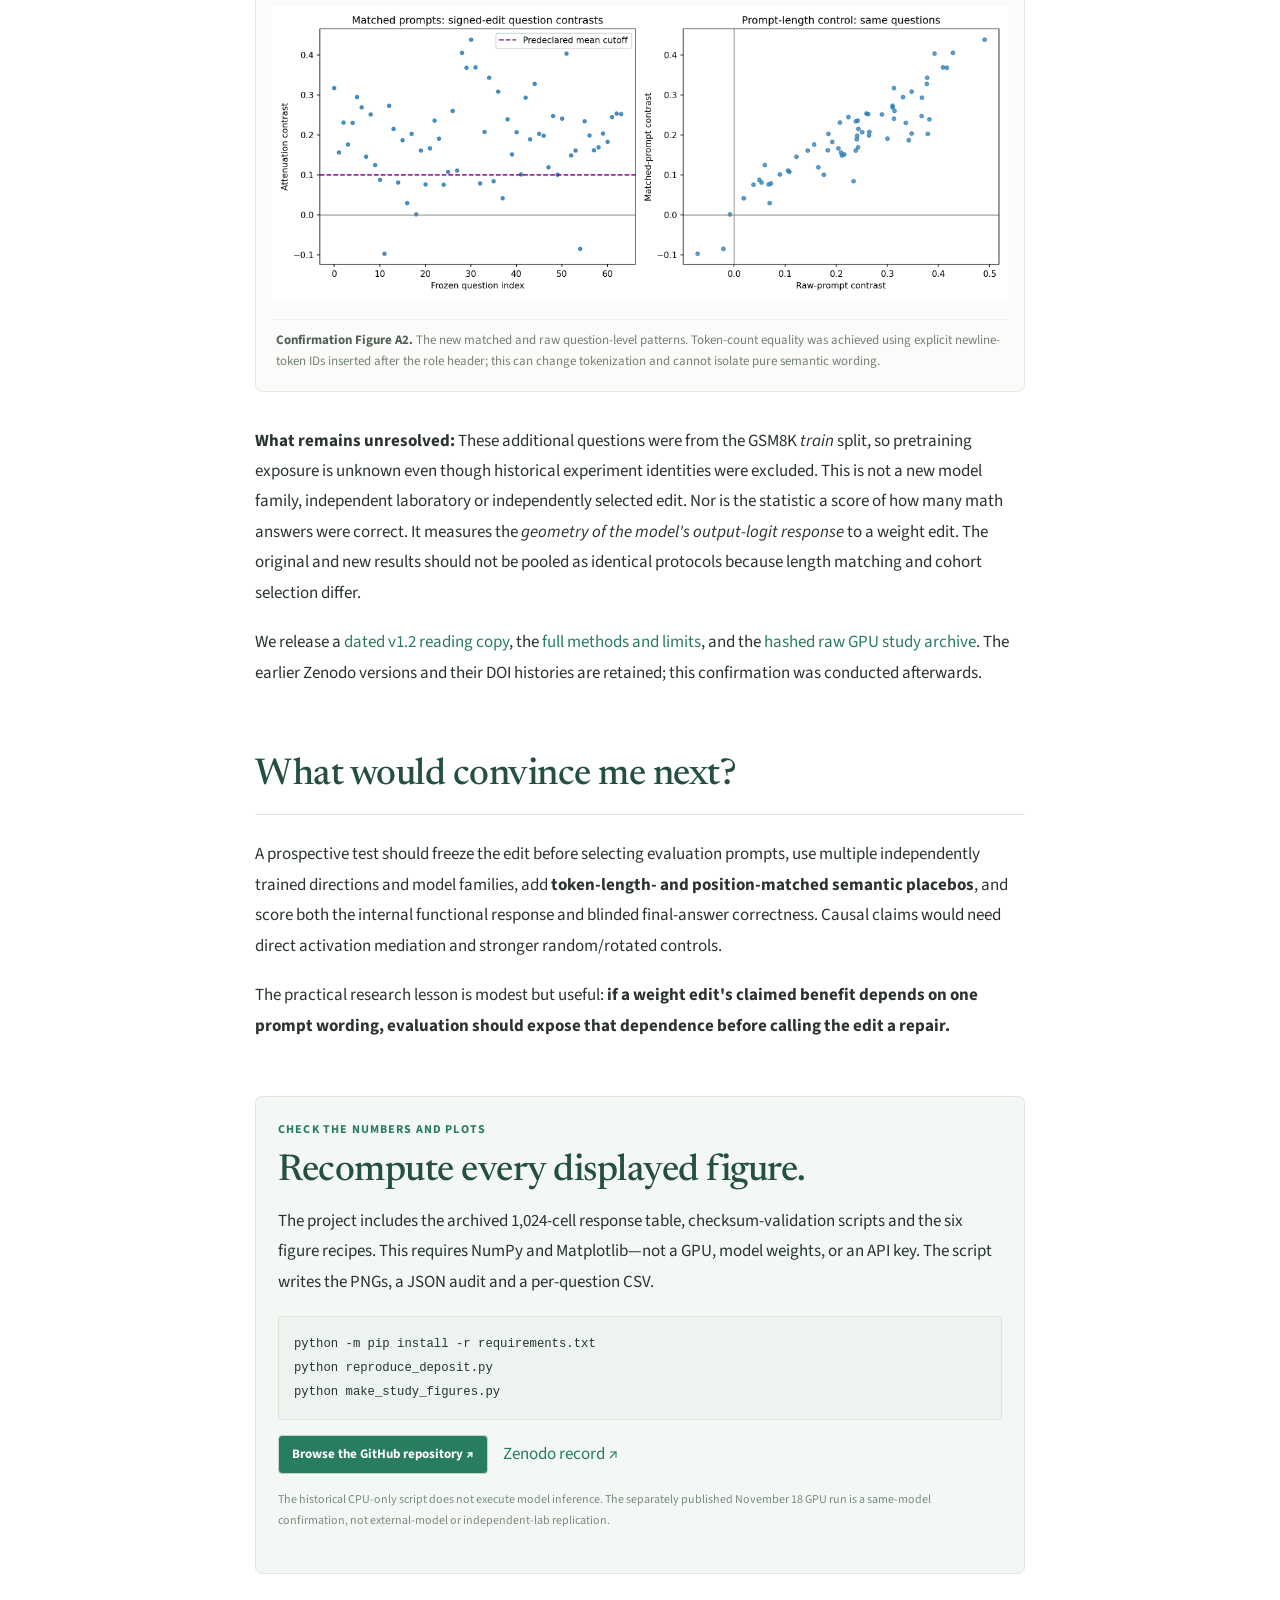
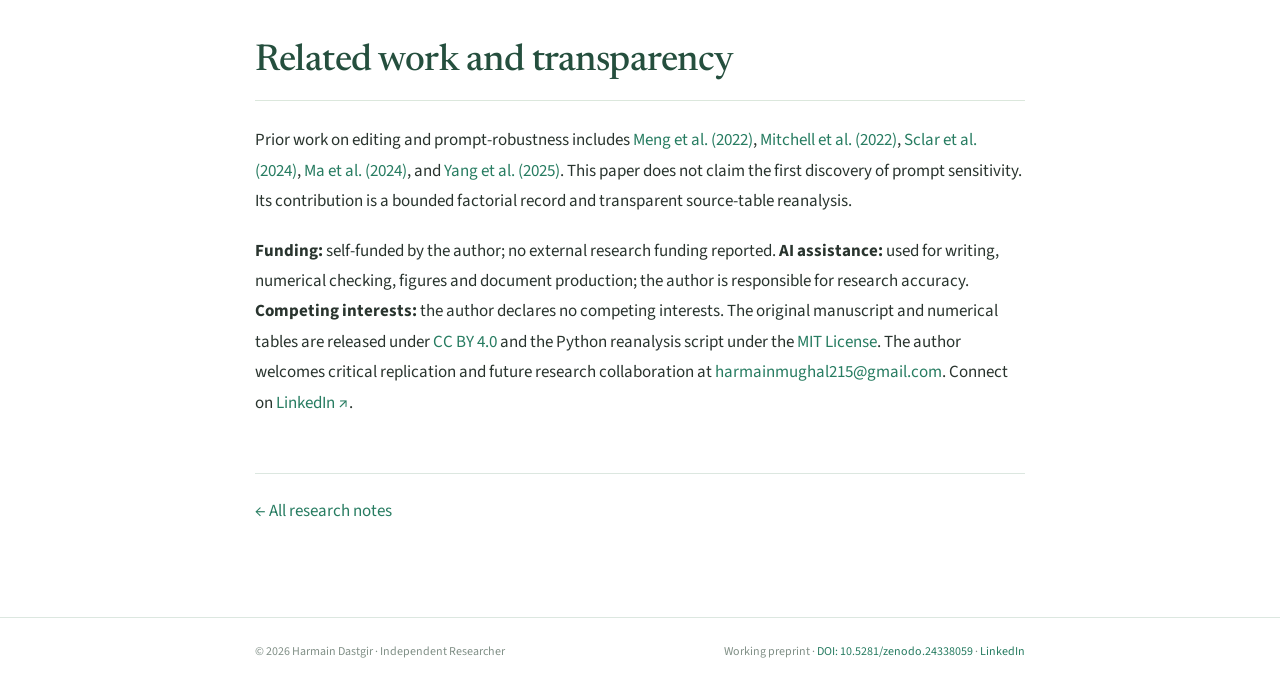
==== commit d7a875df: "docs: cite Zenodo Paper 1 Version 3 and validate all eight published figures" ====
--- a/docs/papers/one-frozen-edit.html
+++ b/docs/papers/one-frozen-edit.html
@@ -27,7 +27,7 @@
   <meta name="twitter:description" content="11-page preprint, six figures, 1,024 recorded cells, and reproducibility scripts. Functional attenuation, not answer accuracy.">
   <meta name="twitter:image" content="https://harmain11.github.io/fluid-tensors/assets/social-cover.png">
   <script type="application/ld+json">
-    {"@context":"https://schema.org","@type":"ScholarlyArticle","headline":"One Frozen Edit, Four Ways to Ask: Prompt-Conditioned Functional Effects in a Transformer","name":"One Frozen Edit, Four Ways to Ask: Prompt-Conditioned Functional Effects in a Transformer","description":"An archival reanalysis of prompt-conditioned attenuation contrasts from one historical Qwen2.5-1.5B weight-editing setting, with 32 original paired questions, a later 64-question within-model GPU confirmation, eight figures, and explicit causal limitations.","url":"https://harmain11.github.io/fluid-tensors/papers/one-frozen-edit.html","identifier":"https://doi.org/10.5281/zenodo.24284827","sameAs":"https://zenodo.org/records/24284827","datePublished":"2026-11-16","dateModified":"2026-11-18","inLanguage":"en","isAccessibleForFree":true,"author":{"@type":"Person","name":"Harmain Dastgir","sameAs":"https://www.linkedin.com/in/harmain-mughal-7b1845379","affiliation":{"@type":"Organization","name":"Independent Researcher"}},"publisher":{"@type":"Organization","name":"Zenodo"},"creativeWorkStatus":"Working preprint; not peer reviewed","license":"https://creativecommons.org/licenses/by/4.0/","keywords":["transformer model editing","prompt sensitivity","weight-space interventions","attenuation","reproducible research"]}
+    {"@context":"https://schema.org","@type":"ScholarlyArticle","headline":"One Frozen Edit, Four Ways to Ask: Prompt-Conditioned Functional Effects in a Transformer","name":"One Frozen Edit, Four Ways to Ask: Prompt-Conditioned Functional Effects in a Transformer","description":"An archival reanalysis of prompt-conditioned attenuation contrasts from one historical Qwen2.5-1.5B weight-editing setting, with 32 original paired questions, a later 64-question within-model GPU confirmation, eight figures, and explicit causal limitations.","url":"https://harmain11.github.io/fluid-tensors/papers/one-frozen-edit.html","identifier":"https://doi.org/10.5281/zenodo.24338059","sameAs":"https://zenodo.org/records/24338059","datePublished":"2026-11-16","dateModified":"2026-11-18","inLanguage":"en","isAccessibleForFree":true,"author":{"@type":"Person","name":"Harmain Dastgir","sameAs":"https://www.linkedin.com/in/harmain-mughal-7b1845379","affiliation":{"@type":"Organization","name":"Independent Researcher"}},"publisher":{"@type":"Organization","name":"Zenodo"},"creativeWorkStatus":"Working preprint; not peer reviewed","license":"https://creativecommons.org/licenses/by/4.0/","keywords":["transformer model editing","prompt sensitivity","weight-space interventions","attenuation","reproducible research"]}
   </script>
   <link rel="stylesheet" href="../editorial.css">
   <script type="module" src="../site.js"></script>
@@ -43,7 +43,7 @@
         <h1>One Frozen Edit, Four Ways to Ask</h1>
         <p class="article-dek">Prompt-Conditioned Functional Effects in a Transformer. A closer look at 1,024 archived measurements, four main research figures and two diagnostic plots.</p>
         <div class="article-author"><span>Harmain Dastgir</span><span>Independent Researcher</span><span>16 November 2026 • Confirmation added 18 November 2026</span></div>
-        <div class="article-cta"><a class="button button-primary" href="https://doi.org/10.5281/zenodo.24284827">Read &amp; cite the PDF ↗</a><a class="button button-outline" href="https://github.com/Harmain11/fluid-tensors">Code + raw table ↗</a></div>
+        <div class="article-cta"><a class="button button-primary" href="https://doi.org/10.5281/zenodo.24338059">Read &amp; cite the PDF ↗</a><a class="button button-outline" href="https://github.com/Harmain11/fluid-tensors">Code + raw table ↗</a></div>
         <p class="publication-note">Working preprint • Not peer reviewed • Archival reanalysis plus dated same-model GPU confirmation</p>
         <div class="article-header-rule"></div>
       </div>
@@ -119,7 +119,7 @@
 
       <section class="reproduce-panel" id="replication"><p class="eyebrow dark-eyebrow">CHECK THE NUMBERS AND PLOTS</p><h2>Recompute every displayed figure.</h2><p>The project includes the archived 1,024-cell response table, checksum-validation scripts and the six figure recipes. This requires NumPy and Matplotlib—not a GPU, model weights, or an API key. The script writes the PNGs, a JSON audit and a per-question CSV.</p><pre><code>python -m pip install -r requirements.txt
 python reproduce_deposit.py
-python make_study_figures.py</code></pre><div class="action-row"><a class="button button-dark" href="https://github.com/Harmain11/fluid-tensors">Browse the GitHub repository ↗</a><a class="text-link" href="https://doi.org/10.5281/zenodo.24284827">Zenodo record ↗</a></div><p class="fine-print">The historical CPU-only script does not execute model inference. The separately published November 18 GPU run is a same-model confirmation, not external-model or independent-lab replication.</p></section>
+python make_study_figures.py</code></pre><div class="action-row"><a class="button button-dark" href="https://github.com/Harmain11/fluid-tensors">Browse the GitHub repository ↗</a><a class="text-link" href="https://doi.org/10.5281/zenodo.24338059">Zenodo record ↗</a></div><p class="fine-print">The historical CPU-only script does not execute model inference. The separately published November 18 GPU run is a same-model confirmation, not external-model or independent-lab replication.</p></section>
 
       <h2>Related work and transparency</h2>
       <p>Prior work on editing and prompt-robustness includes <a href="https://rome.baulab.info/">Meng et al. (2022)</a>, <a href="https://openreview.net/pdf?id=0DcZxeWfOPt">Mitchell et al. (2022)</a>, <a href="https://proceedings.iclr.cc/paper_files/paper/2024/hash/6c0e99d736da621403018ca7b32b1a4d-Abstract-Conference.html">Sclar et al. (2024)</a>, <a href="https://doi.org/10.18653/v1/2024.emnlp-main.906">Ma et al. (2024)</a>, and <a href="https://aclanthology.org/2025.acl-long.745/">Yang et al. (2025)</a>. This paper does not claim the first discovery of prompt sensitivity. Its contribution is a bounded factorial record and transparent source-table reanalysis.</p>
@@ -127,7 +127,7 @@
       <div class="end-rule"><a class="text-link" href="../index.html">← All research notes</a></div>
     </article>
   </main>
-  <footer class="site-footer"><div class="reading-width"><span>© 2026 Harmain Dastgir · Independent Researcher</span><span>Working preprint · <a href="https://doi.org/10.5281/zenodo.24284827">DOI: 10.5281/zenodo.24284827</a> · <a href="https://www.linkedin.com/in/harmain-mughal-7b1845379" target="_blank" rel="noopener noreferrer">LinkedIn</a></span></div></footer>
+  <footer class="site-footer"><div class="reading-width"><span>© 2026 Harmain Dastgir · Independent Researcher</span><span>Working preprint · <a href="https://doi.org/10.5281/zenodo.24338059">DOI: 10.5281/zenodo.24338059</a> · <a href="https://www.linkedin.com/in/harmain-mughal-7b1845379" target="_blank" rel="noopener noreferrer">LinkedIn</a></span></div></footer>
   <dialog class="figure-dialog" id="figureDialog" aria-labelledby="figureDialogTitle"><div class="figure-dialog-header"><span id="figureDialogTitle">Research figure</span><button type="button" data-dialog-close aria-label="Close enlarged figure">Close <span aria-hidden="true">×</span></button></div><img id="figureDialogImage" alt=""><p id="figureDialogCaption"></p></dialog>
 </body>
 </html>
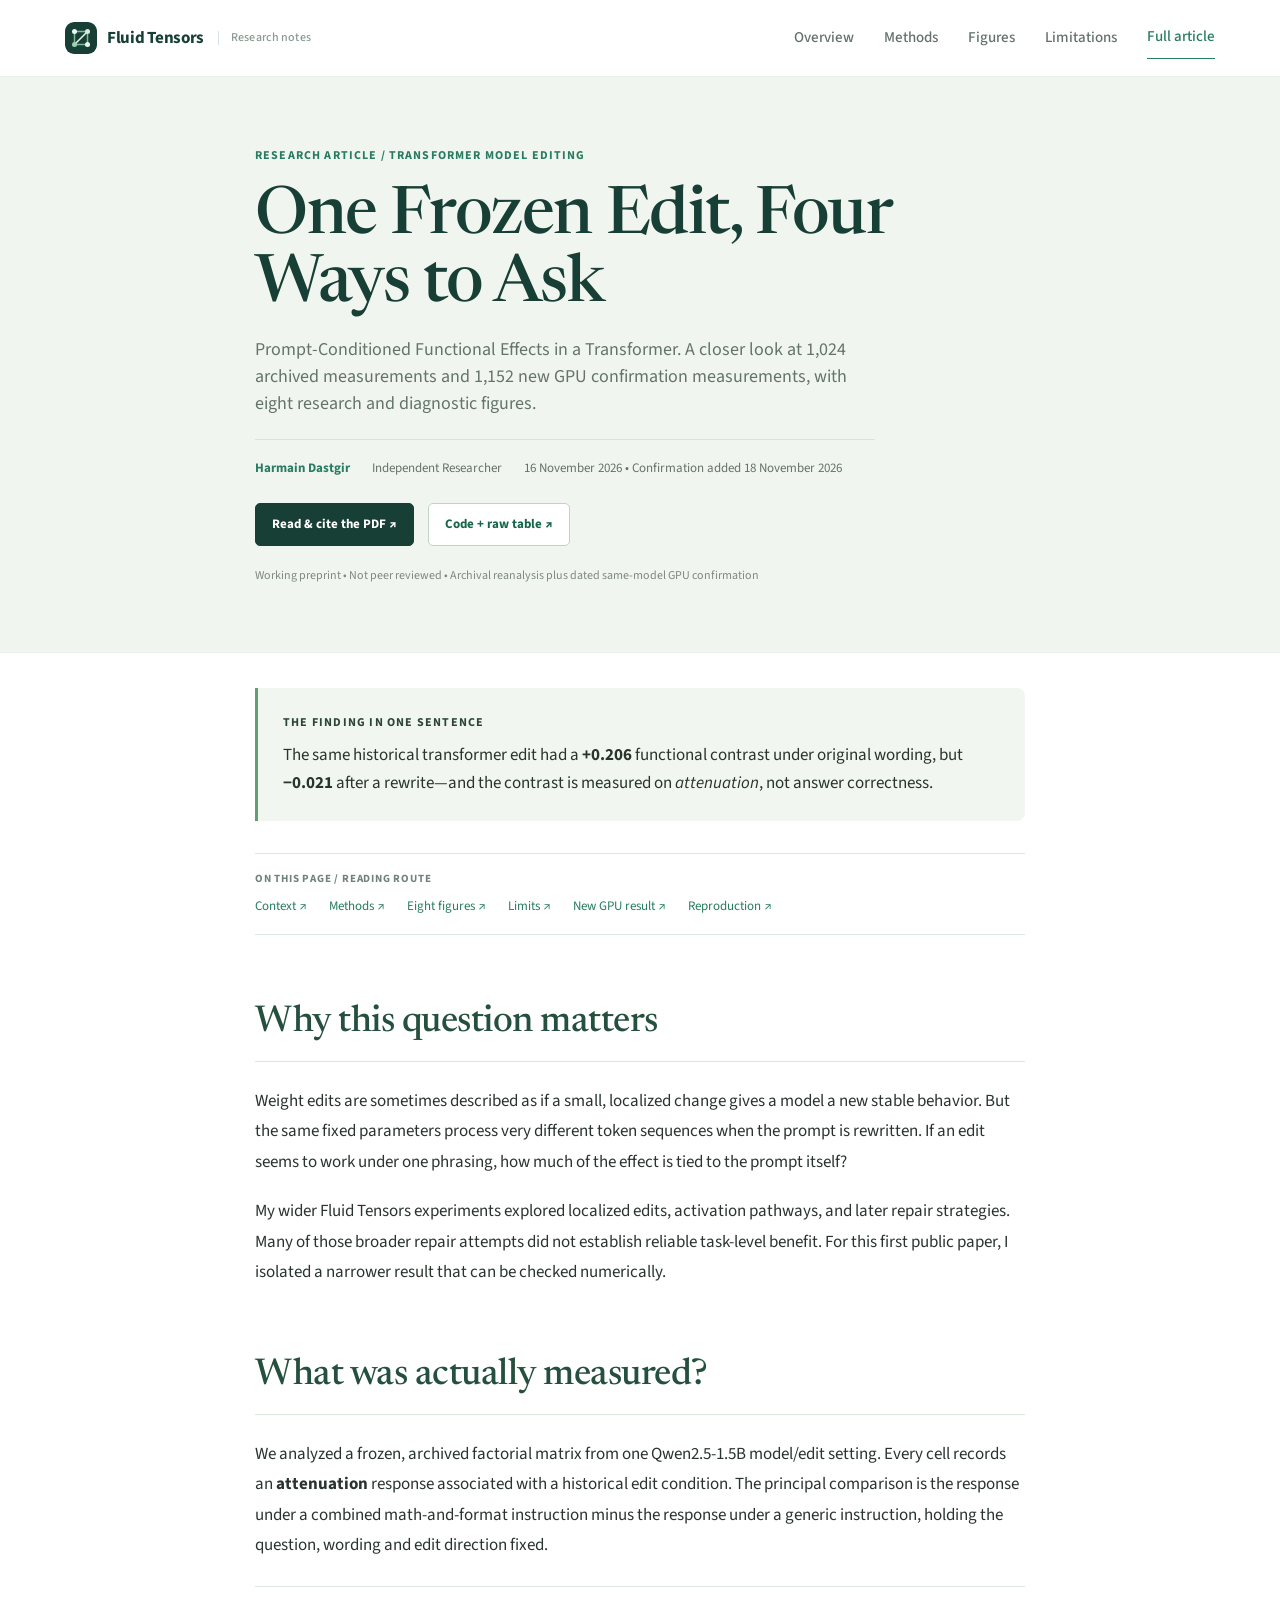
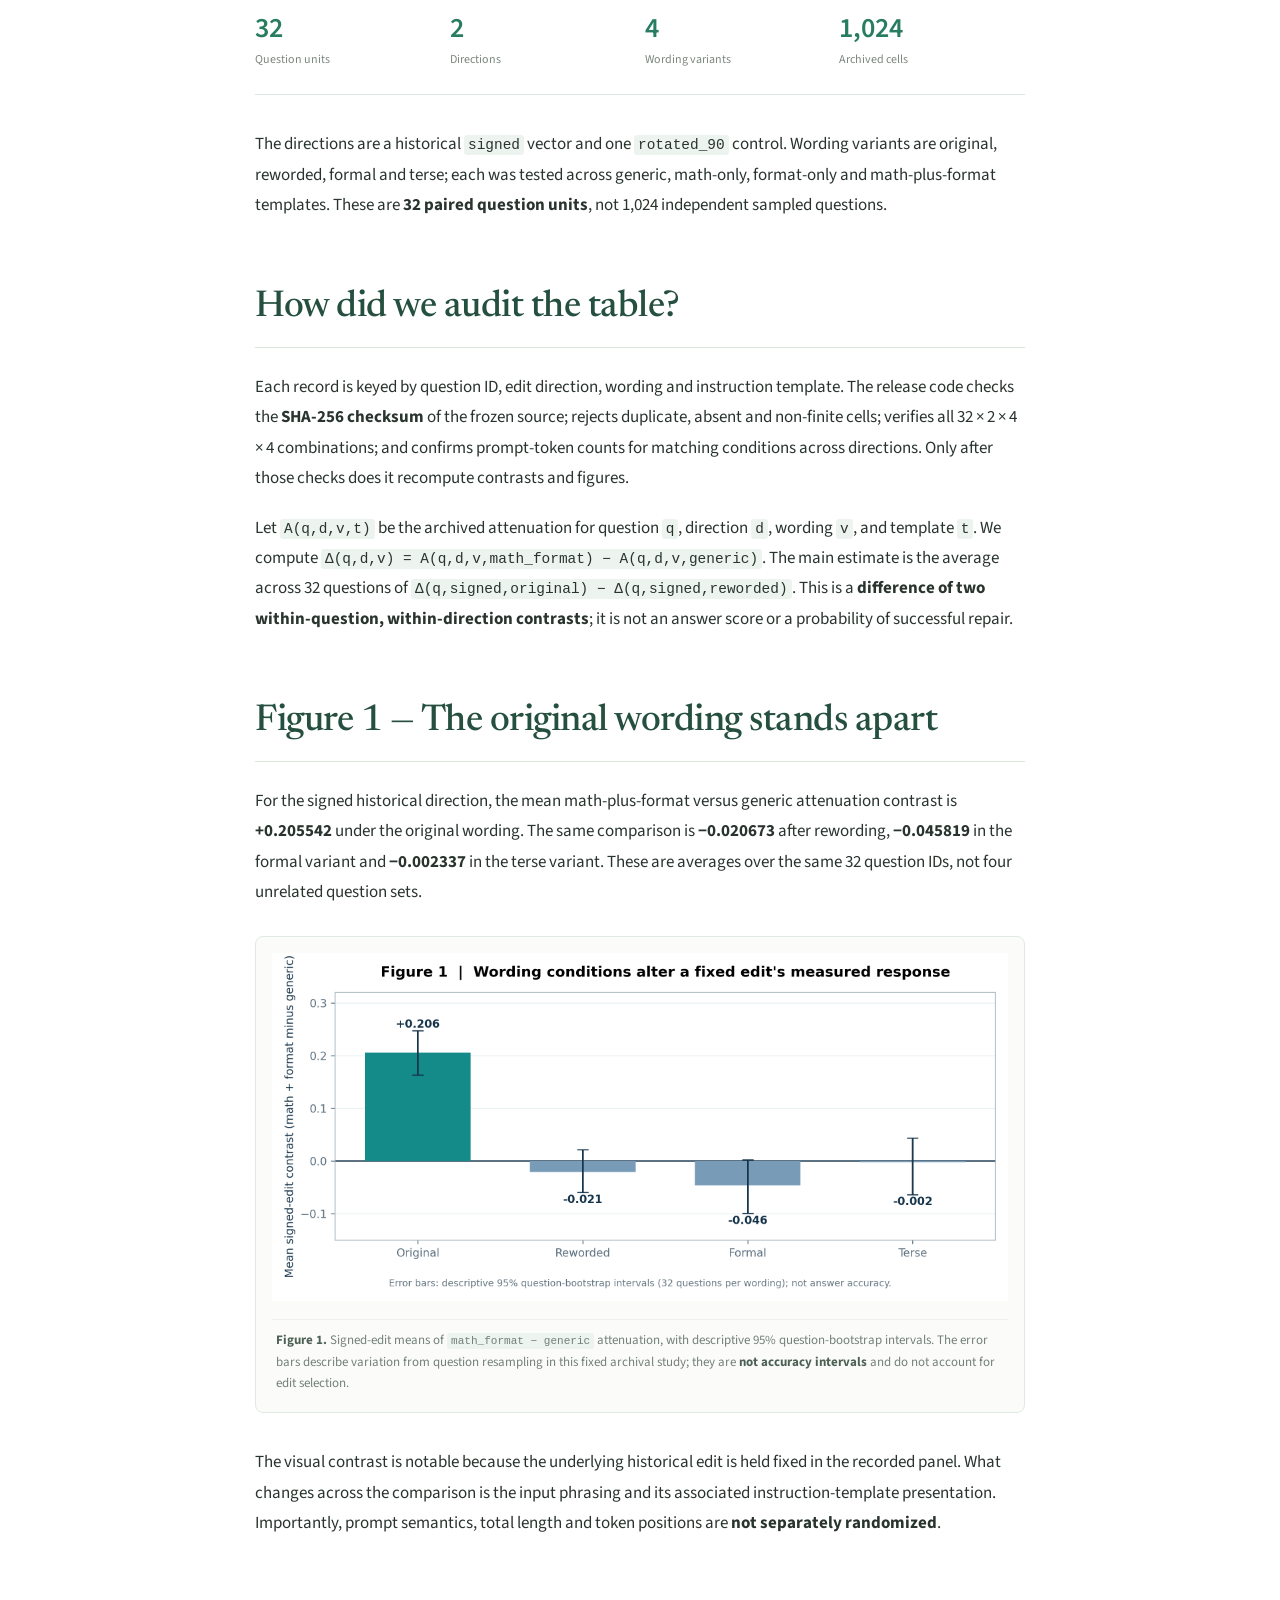
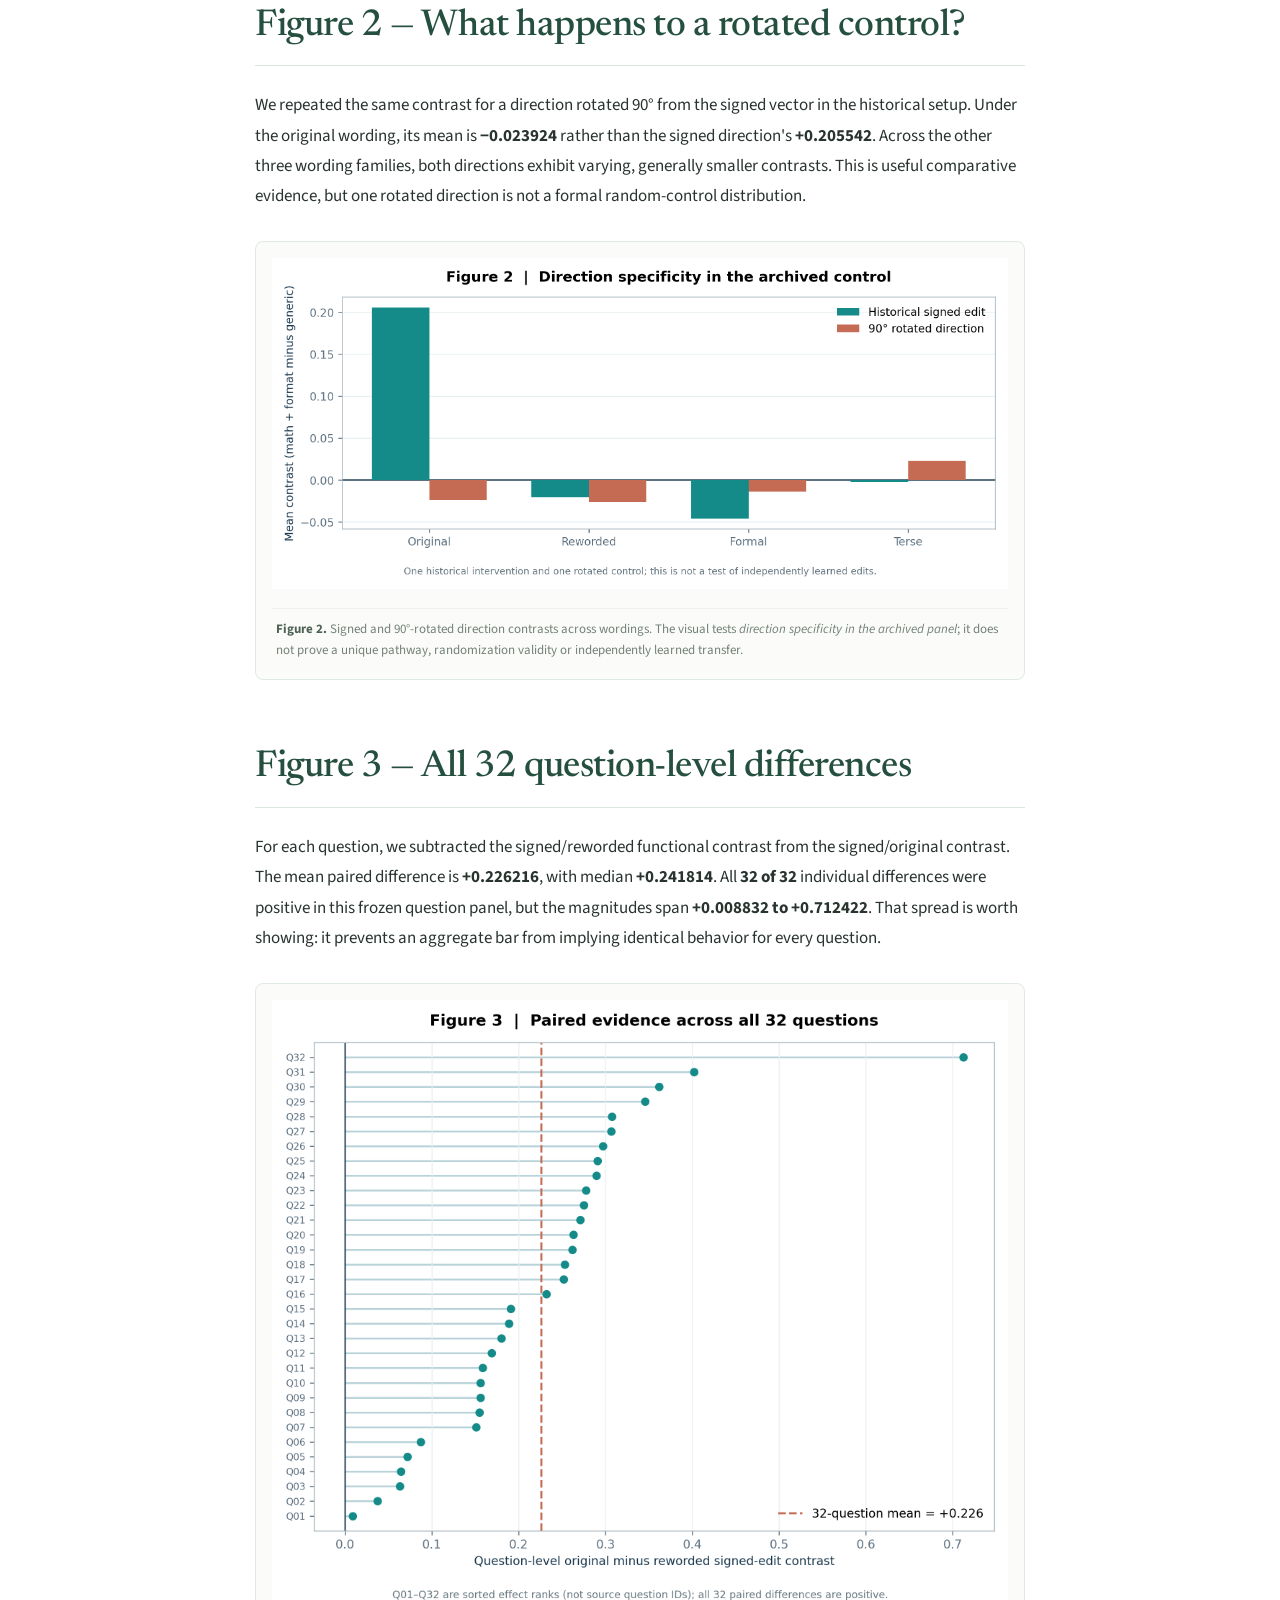
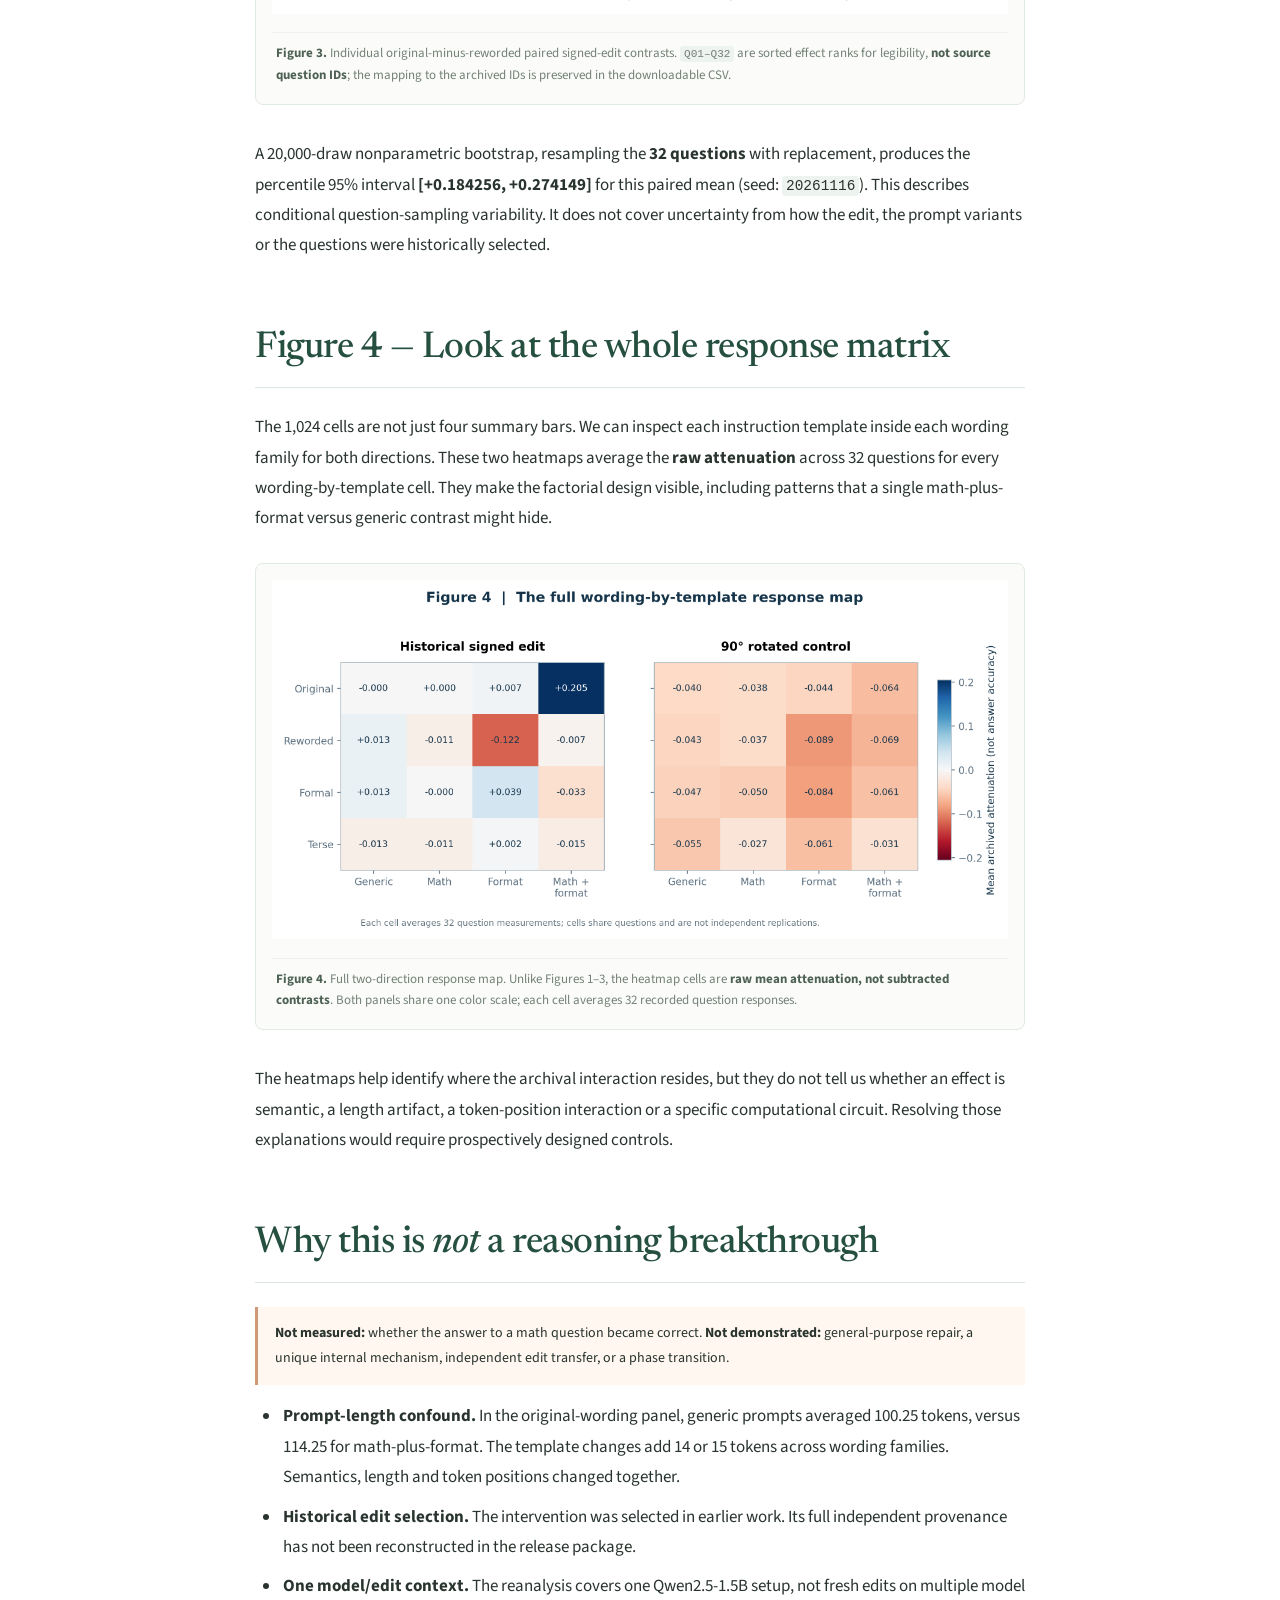
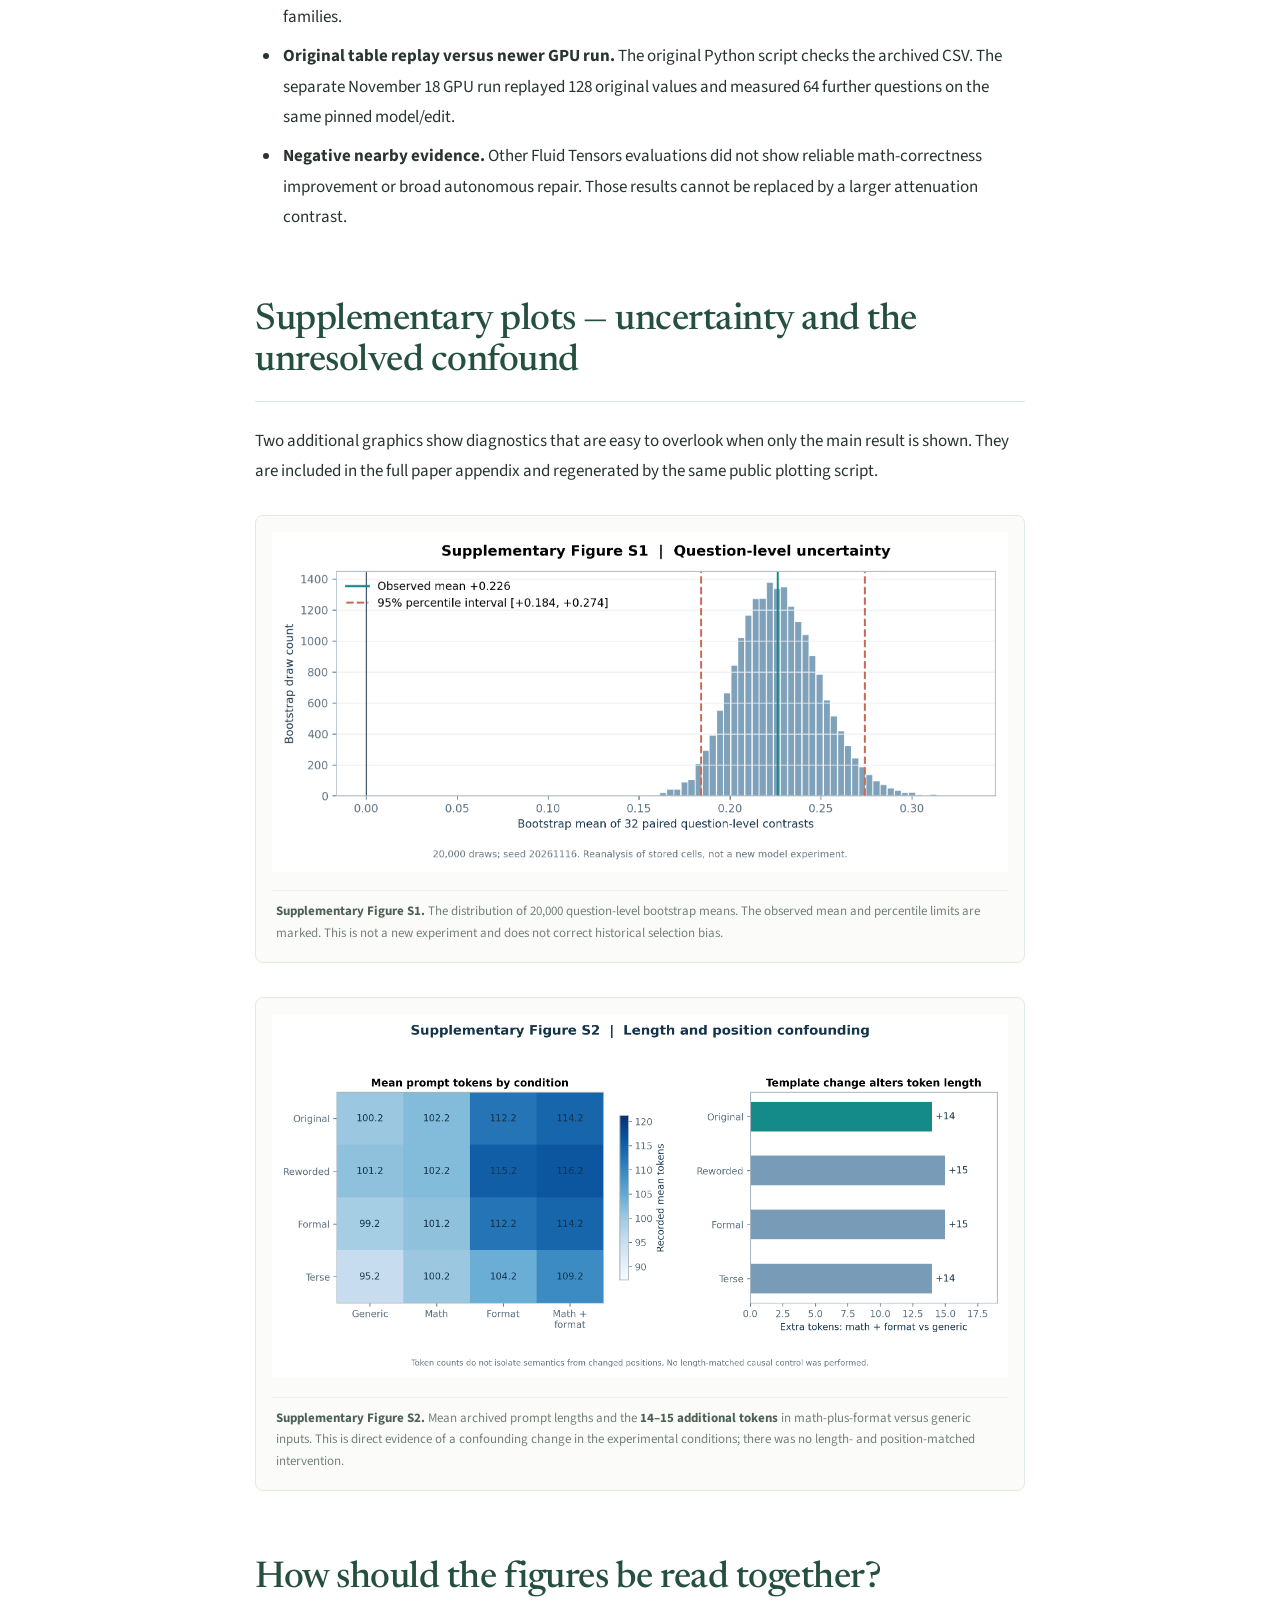
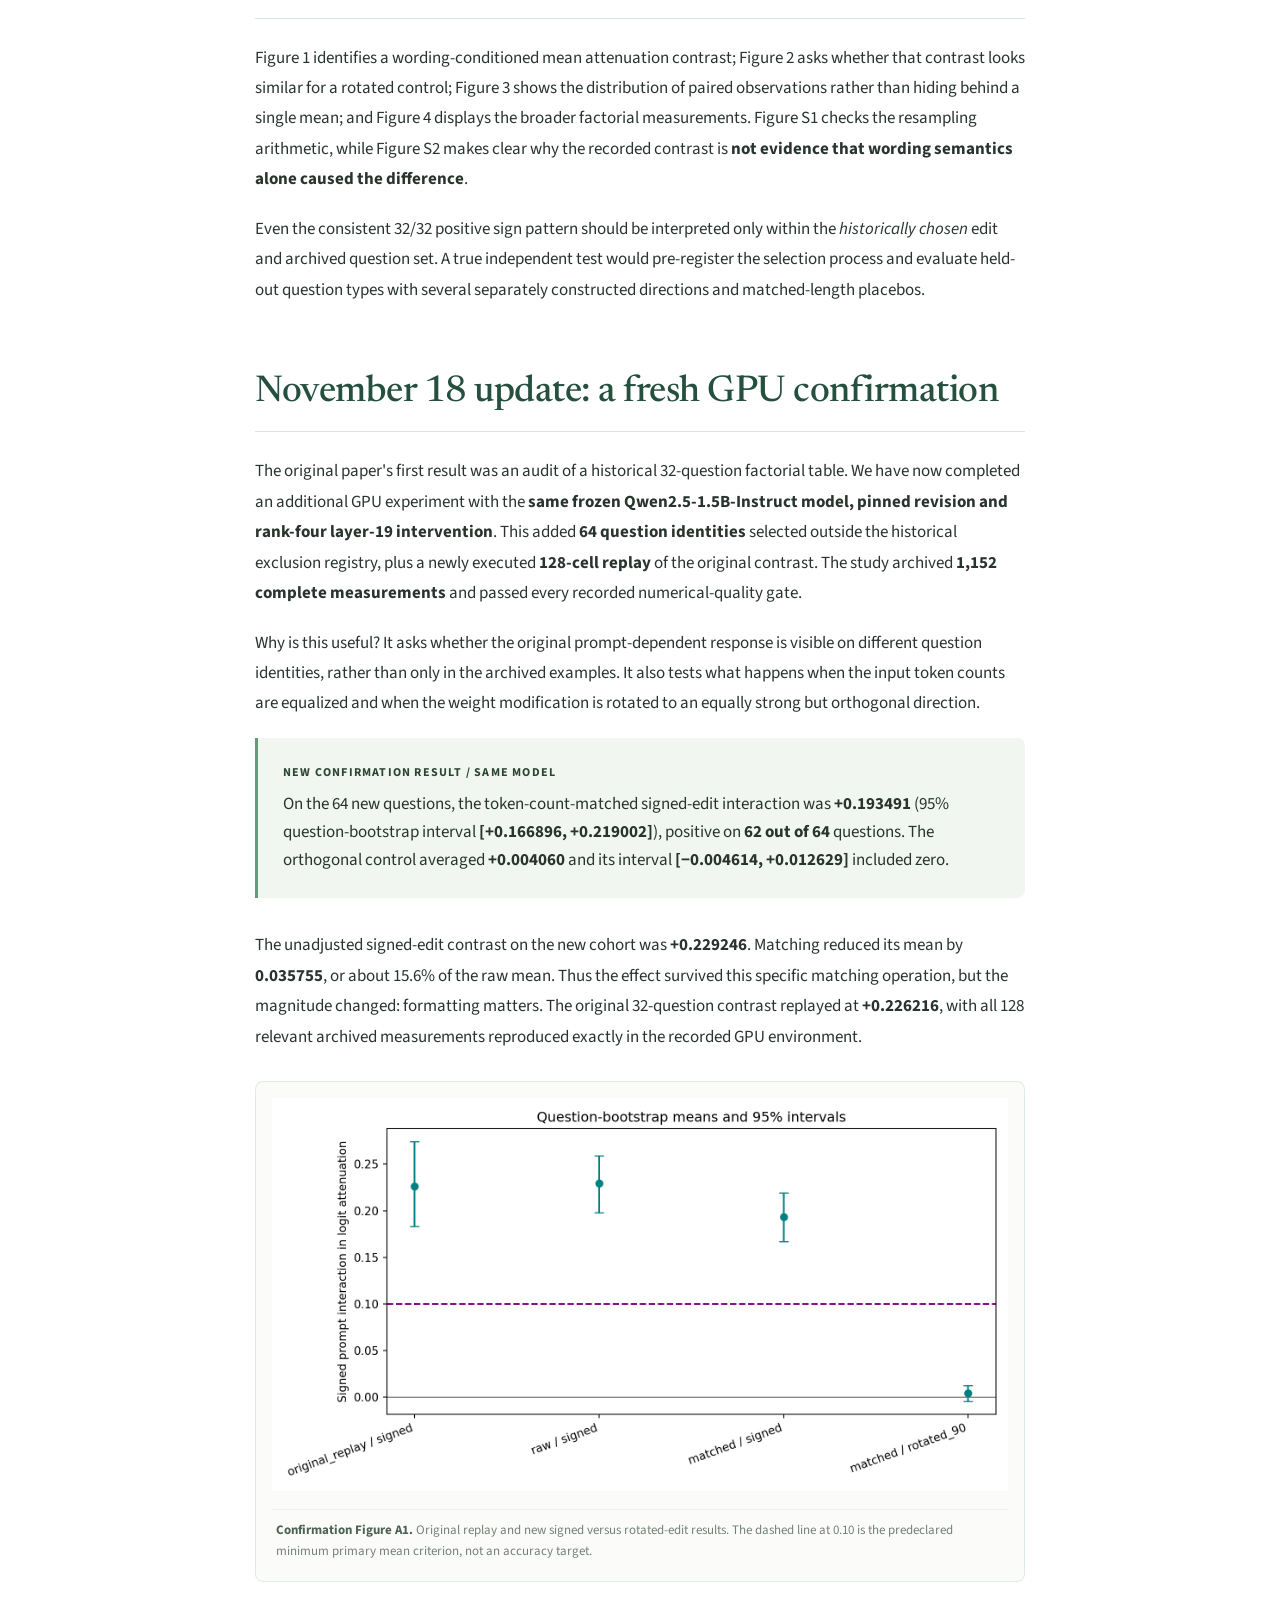
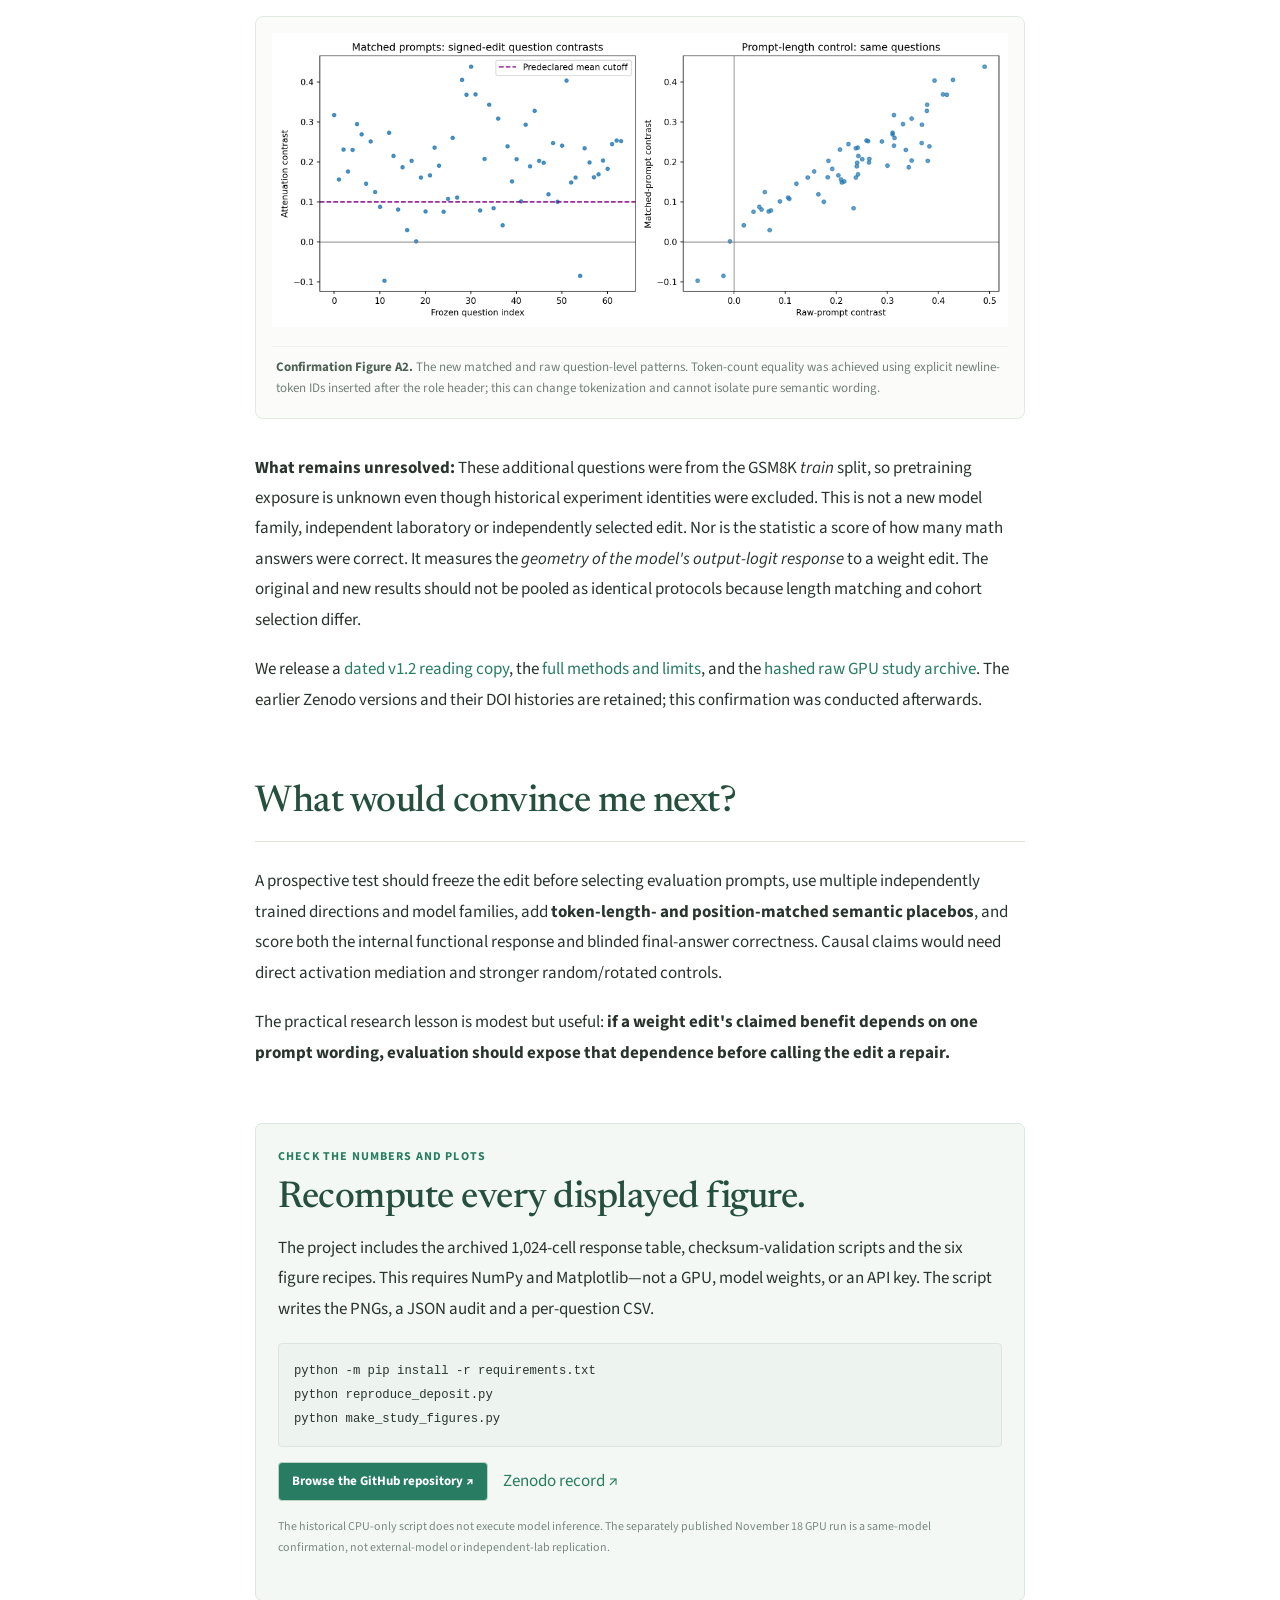
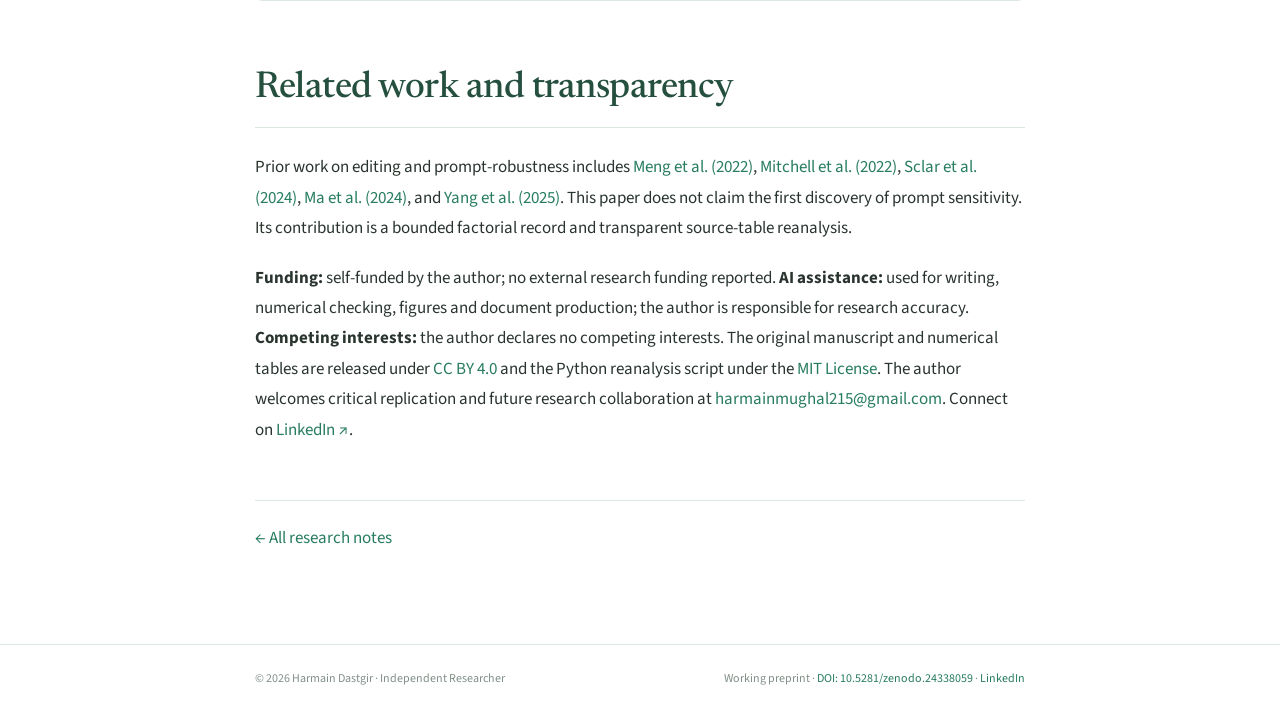
==== commit 6ea330be: "test: align Paper 1 metadata and historical boundaries with published Version 3" ====
--- a/docs/papers/one-frozen-edit.html
+++ b/docs/papers/one-frozen-edit.html
@@ -15,7 +15,7 @@
   <link rel="manifest" href="../site.webmanifest">
   <meta property="og:type" content="article">
   <meta property="og:title" content="One Frozen Edit, Four Ways to Ask — Scientific Research Article">
-  <meta property="og:description" content="A fixed historical edit changes attenuation contrast with prompt wording. Full methods, six archived-result plots, reproducibility code and explicit limitations.">
+  <meta property="og:description" content="A fixed historical edit changes attenuation contrast with prompt wording. Full methods, six archived-result plots, two new confirmation figures, reproducibility code and explicit limitations.">
   <meta property="og:url" content="https://harmain11.github.io/fluid-tensors/papers/one-frozen-edit.html">
   <meta property="og:image" content="https://harmain11.github.io/fluid-tensors/assets/social-cover.png">
   <meta property="og:image:width" content="1280">
@@ -24,7 +24,7 @@
   <meta property="article:published_time" content="2026-11-16">
   <meta name="twitter:card" content="summary_large_image">
   <meta name="twitter:title" content="One Frozen Edit, Four Ways to Ask | Fluid Tensors">
-  <meta name="twitter:description" content="11-page preprint, six figures, 1,024 recorded cells, and reproducibility scripts. Functional attenuation, not answer accuracy.">
+  <meta name="twitter:description" content="17-page revised preprint, eight figures, 1,024 archived cells plus 1,152 GPU confirmation cells. Response geometry, not answer accuracy.">
   <meta name="twitter:image" content="https://harmain11.github.io/fluid-tensors/assets/social-cover.png">
   <script type="application/ld+json">
     {"@context":"https://schema.org","@type":"ScholarlyArticle","headline":"One Frozen Edit, Four Ways to Ask: Prompt-Conditioned Functional Effects in a Transformer","name":"One Frozen Edit, Four Ways to Ask: Prompt-Conditioned Functional Effects in a Transformer","description":"An archival reanalysis of prompt-conditioned attenuation contrasts from one historical Qwen2.5-1.5B weight-editing setting, with 32 original paired questions, a later 64-question within-model GPU confirmation, eight figures, and explicit causal limitations.","url":"https://harmain11.github.io/fluid-tensors/papers/one-frozen-edit.html","identifier":"https://doi.org/10.5281/zenodo.24338059","sameAs":"https://zenodo.org/records/24338059","datePublished":"2026-11-16","dateModified":"2026-11-18","inLanguage":"en","isAccessibleForFree":true,"author":{"@type":"Person","name":"Harmain Dastgir","sameAs":"https://www.linkedin.com/in/harmain-mughal-7b1845379","affiliation":{"@type":"Organization","name":"Independent Researcher"}},"publisher":{"@type":"Organization","name":"Zenodo"},"creativeWorkStatus":"Working preprint; not peer reviewed","license":"https://creativecommons.org/licenses/by/4.0/","keywords":["transformer model editing","prompt sensitivity","weight-space interventions","attenuation","reproducible research"]}
@@ -41,7 +41,7 @@
       <div class="article-container">
         <p class="eyebrow">Research article / Transformer model editing</p>
         <h1>One Frozen Edit, Four Ways to Ask</h1>
-        <p class="article-dek">Prompt-Conditioned Functional Effects in a Transformer. A closer look at 1,024 archived measurements, four main research figures and two diagnostic plots.</p>
+        <p class="article-dek">Prompt-Conditioned Functional Effects in a Transformer. A closer look at 1,024 archived measurements and 1,152 new GPU confirmation measurements, with eight research and diagnostic figures.</p>
         <div class="article-author"><span>Harmain Dastgir</span><span>Independent Researcher</span><span>16 November 2026 • Confirmation added 18 November 2026</span></div>
         <div class="article-cta"><a class="button button-primary" href="https://doi.org/10.5281/zenodo.24338059">Read &amp; cite the PDF ↗</a><a class="button button-outline" href="https://github.com/Harmain11/fluid-tensors">Code + raw table ↗</a></div>
         <p class="publication-note">Working preprint • Not peer reviewed • Archival reanalysis plus dated same-model GPU confirmation</p>
@@ -50,7 +50,7 @@
     </section>
     <article class="article-container article-body">
       <div class="lead-callout"><span>THE FINDING IN ONE SENTENCE</span><p>The same historical transformer edit had a <strong>+0.206</strong> functional contrast under original wording, but <strong>−0.021</strong> after a rewrite—and the contrast is measured on <em>attenuation</em>, not answer correctness.</p></div>
-      <nav class="article-mini-toc" aria-label="In this research study"><span>ON THIS PAGE / READING ROUTE</span><a href="#context">Context ↗</a><a href="#methods">Methods ↗</a><a href="#figures">Six figures ↗</a><a href="#limitations">Limits ↗</a><a href="#confirmation">New GPU result ↗</a><a href="#replication">Reproduction ↗</a></nav>
+      <nav class="article-mini-toc" aria-label="In this research study"><span>ON THIS PAGE / READING ROUTE</span><a href="#context">Context ↗</a><a href="#methods">Methods ↗</a><a href="#figures">Eight figures ↗</a><a href="#limitations">Limits ↗</a><a href="#confirmation">New GPU result ↗</a><a href="#replication">Reproduction ↗</a></nav>
 
       <h2 id="context">Why this question matters</h2>
       <p>Weight edits are sometimes described as if a small, localized change gives a model a new stable behavior. But the same fixed parameters process very different token sequences when the prompt is rewritten. If an edit seems to work under one phrasing, how much of the effect is tied to the prompt itself?</p>
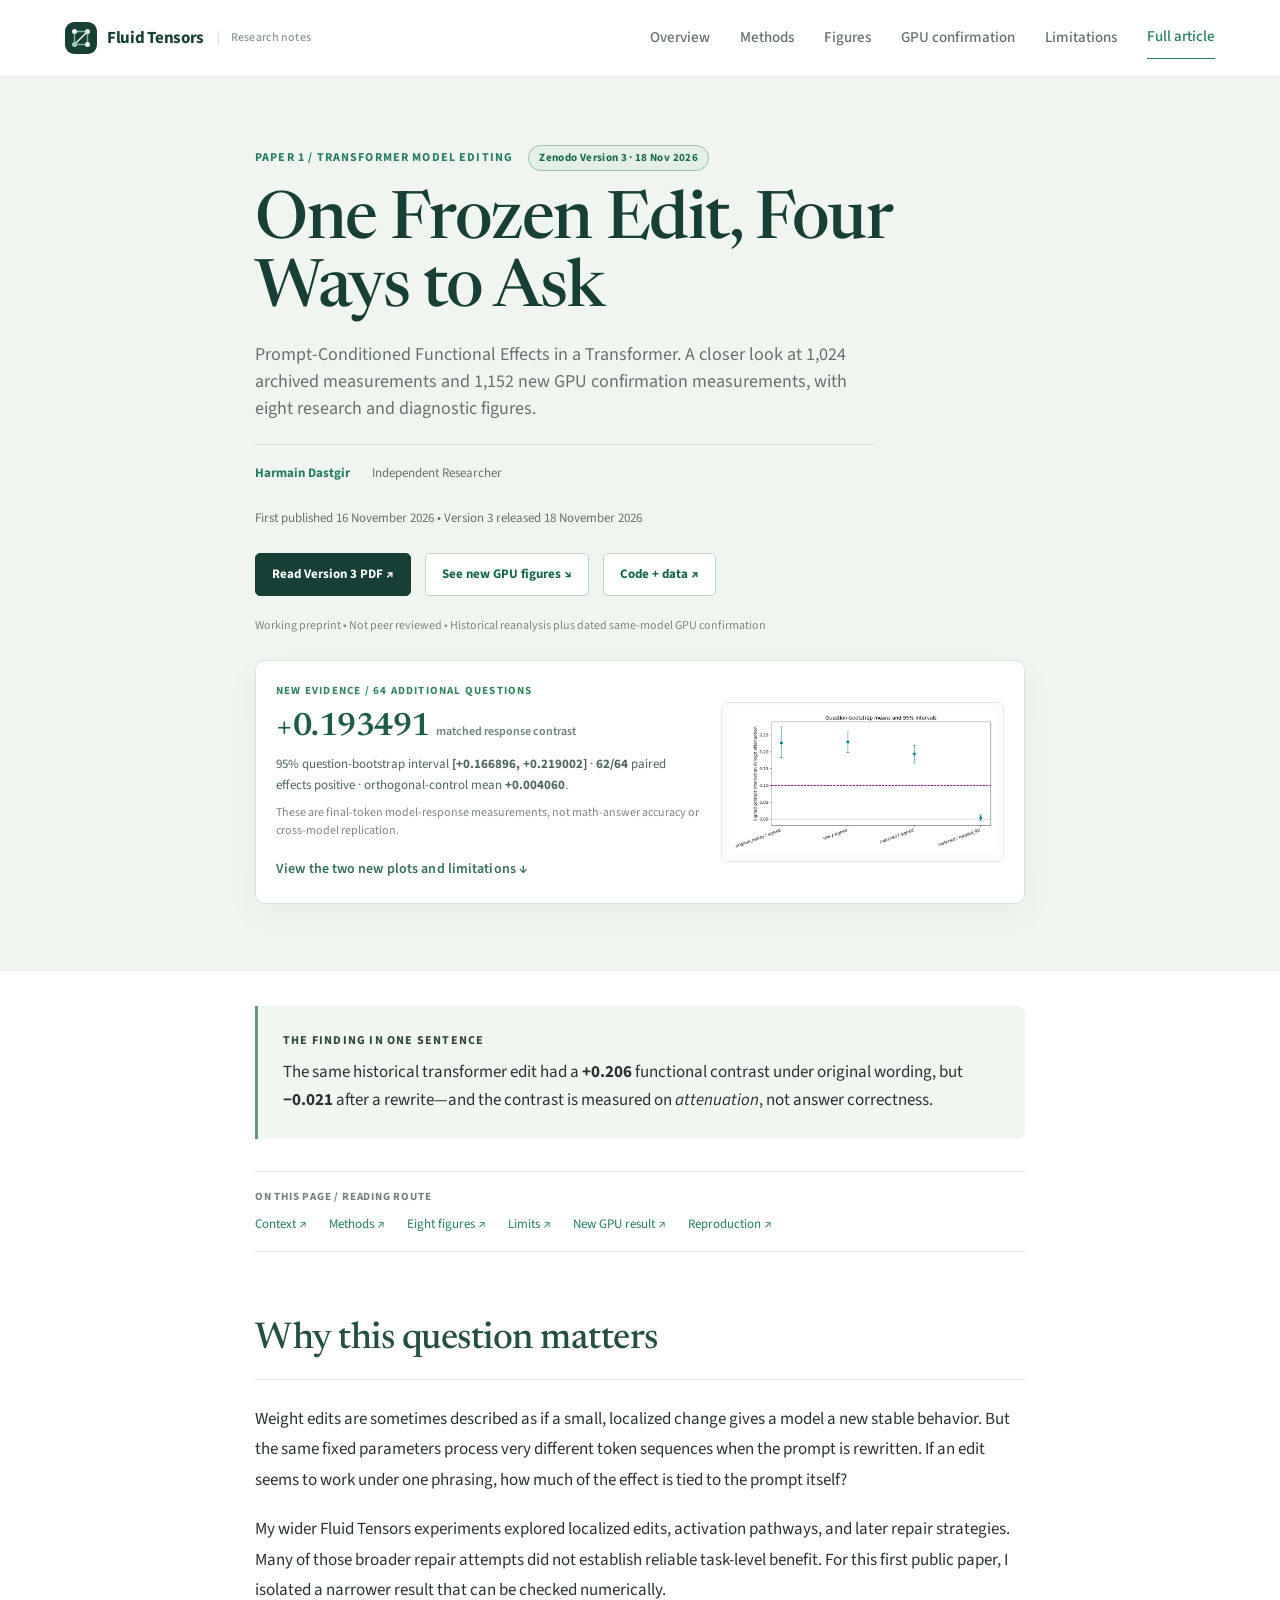
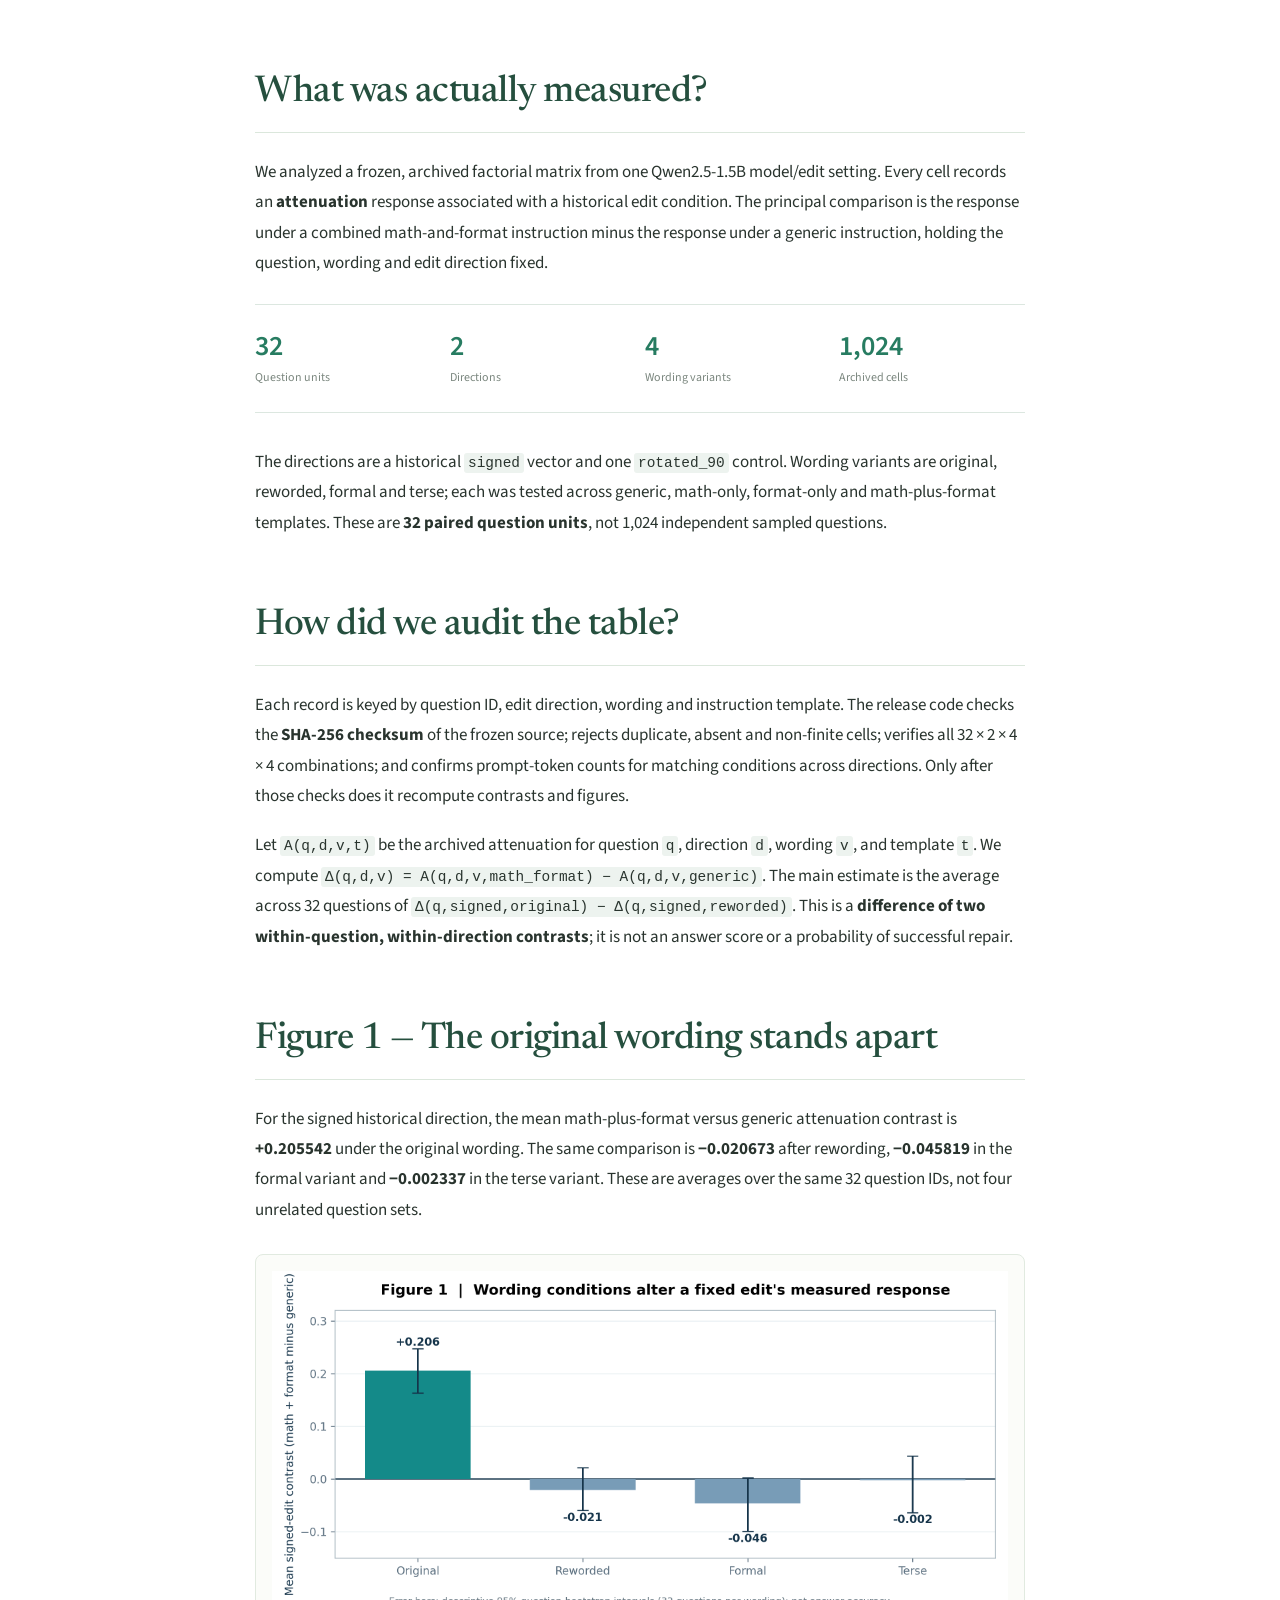
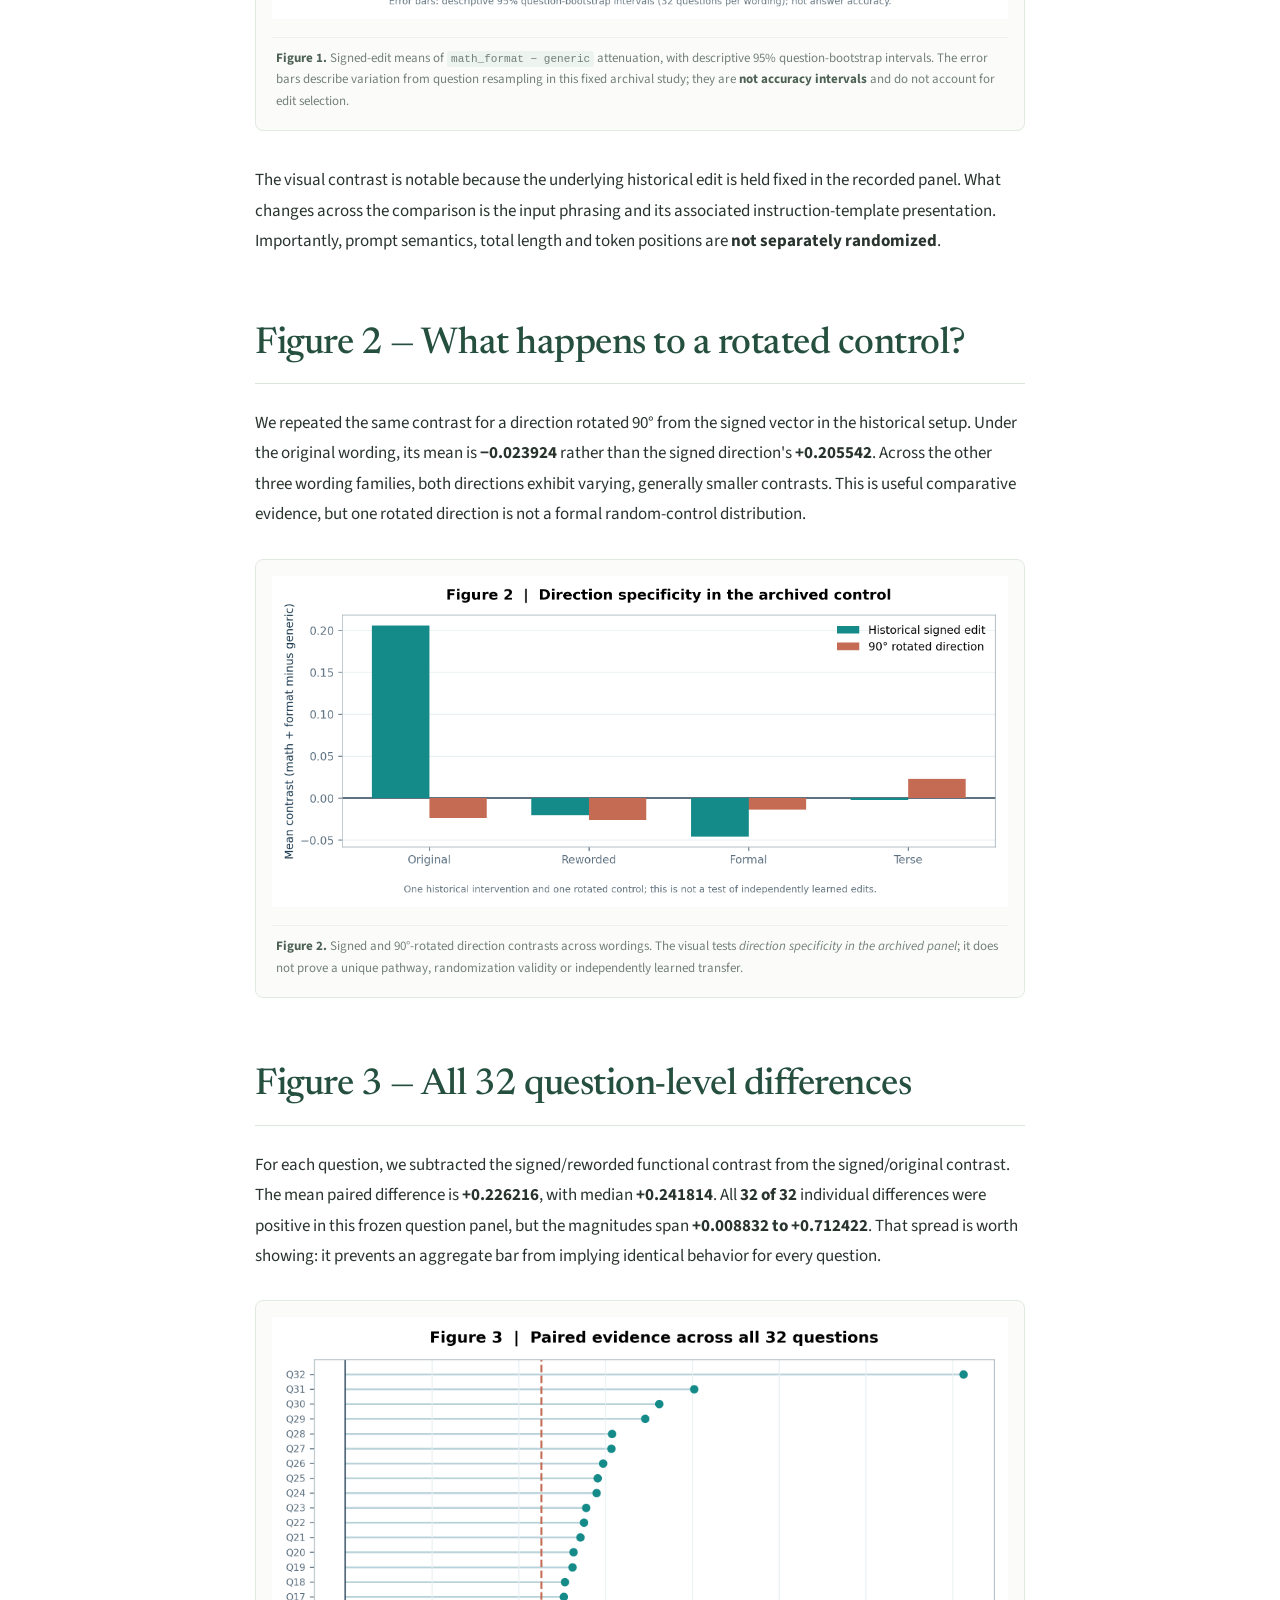
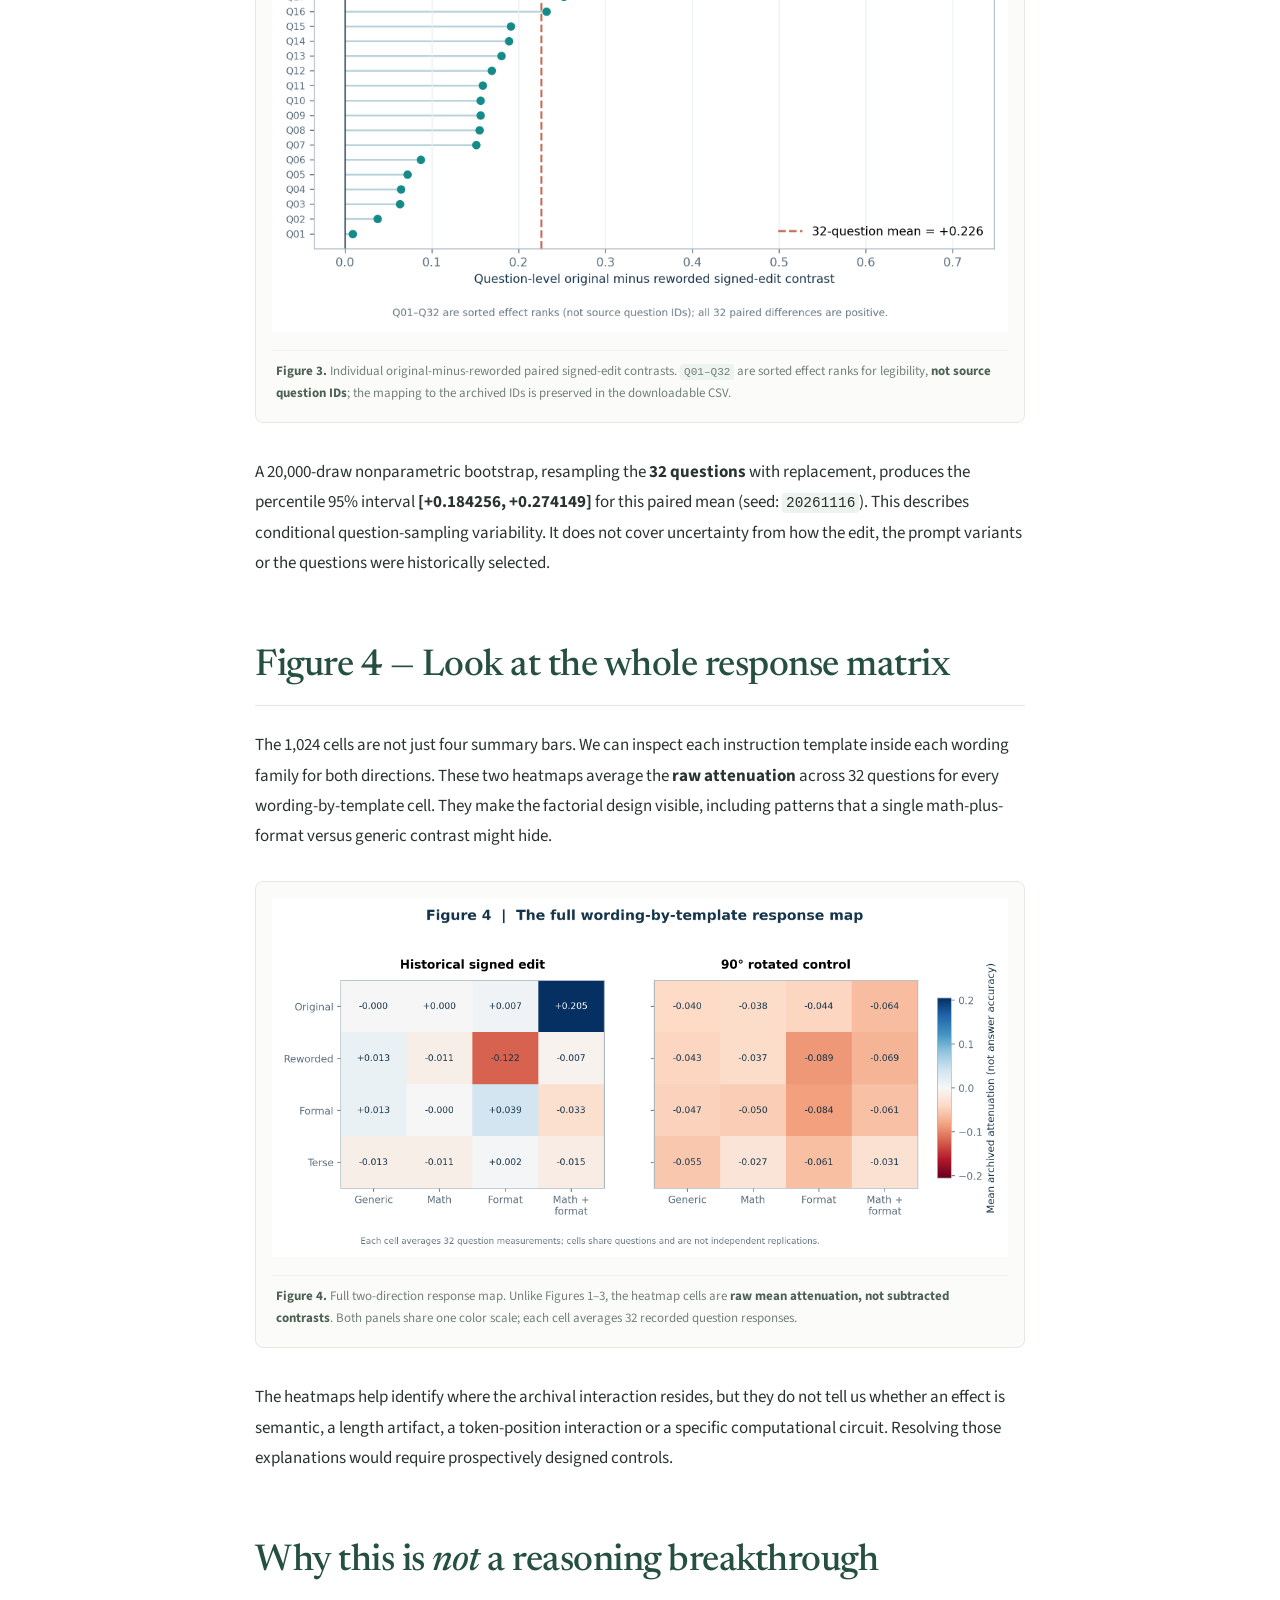
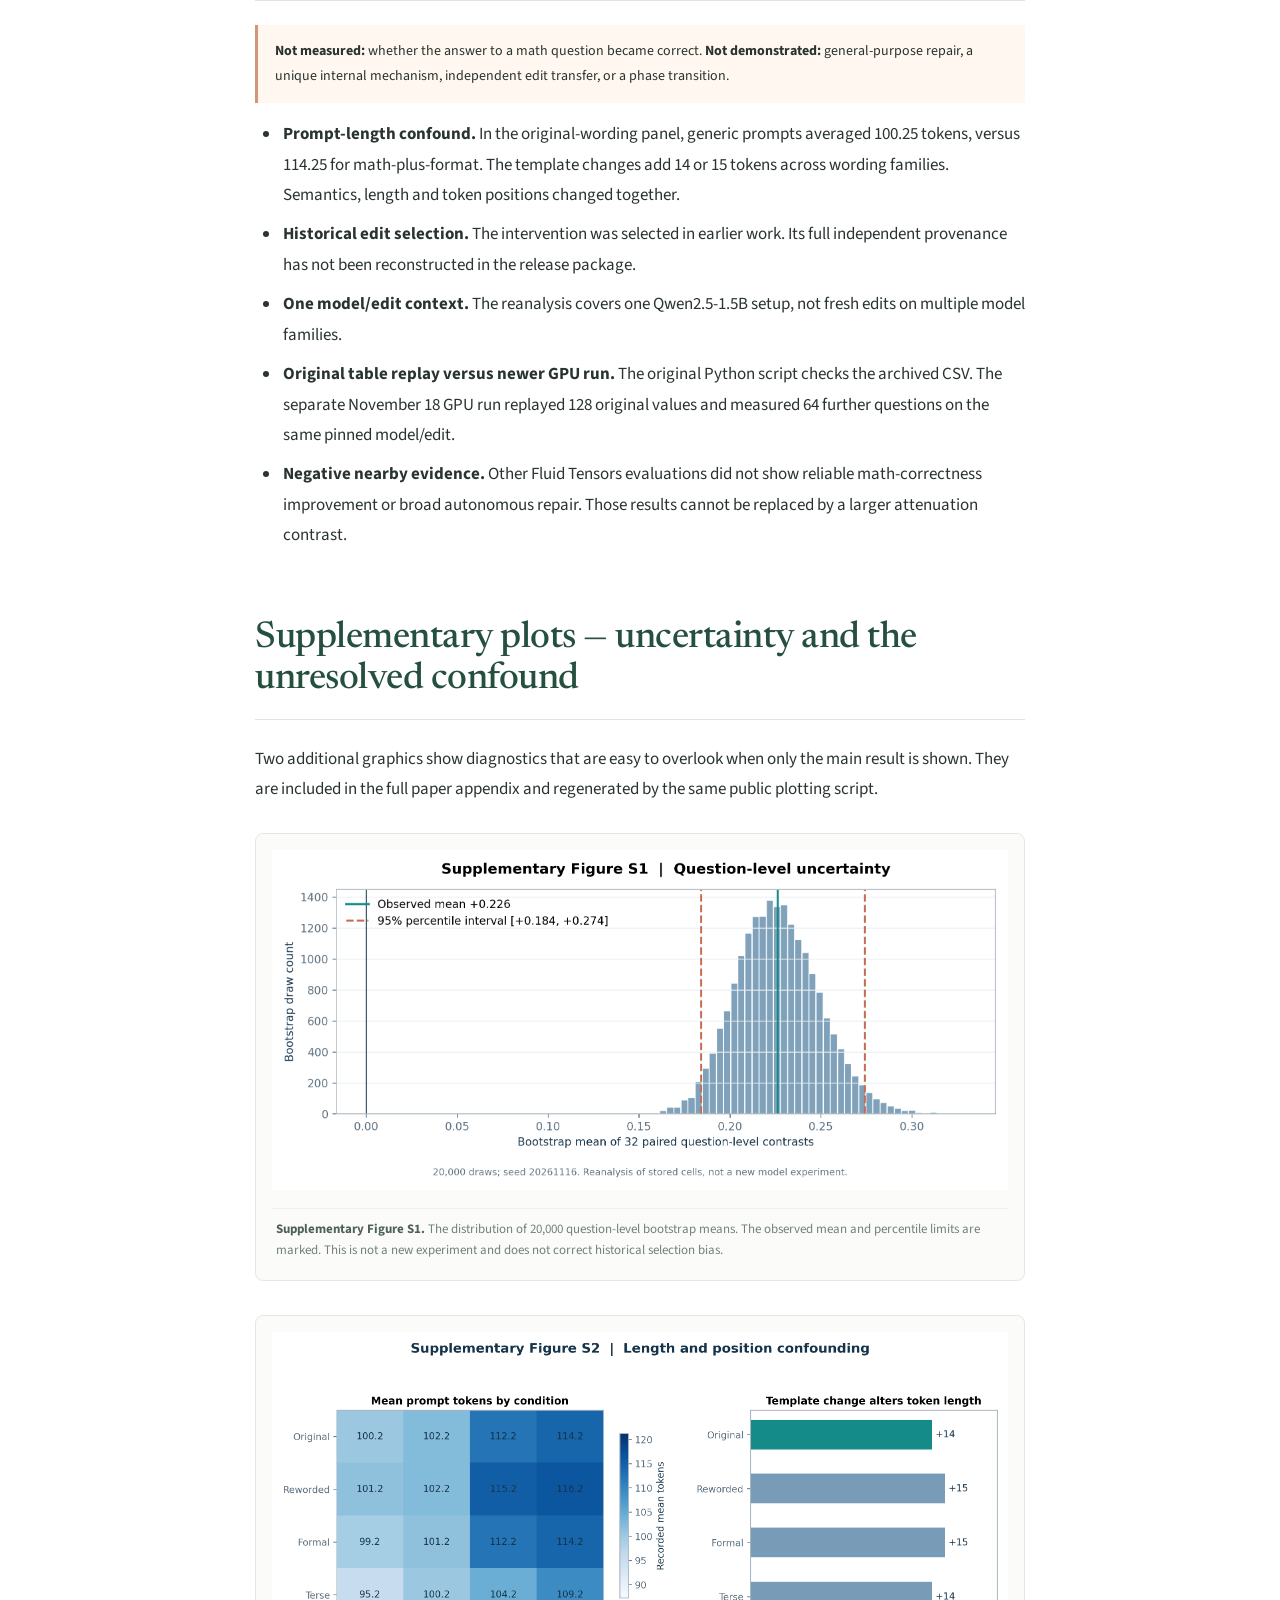
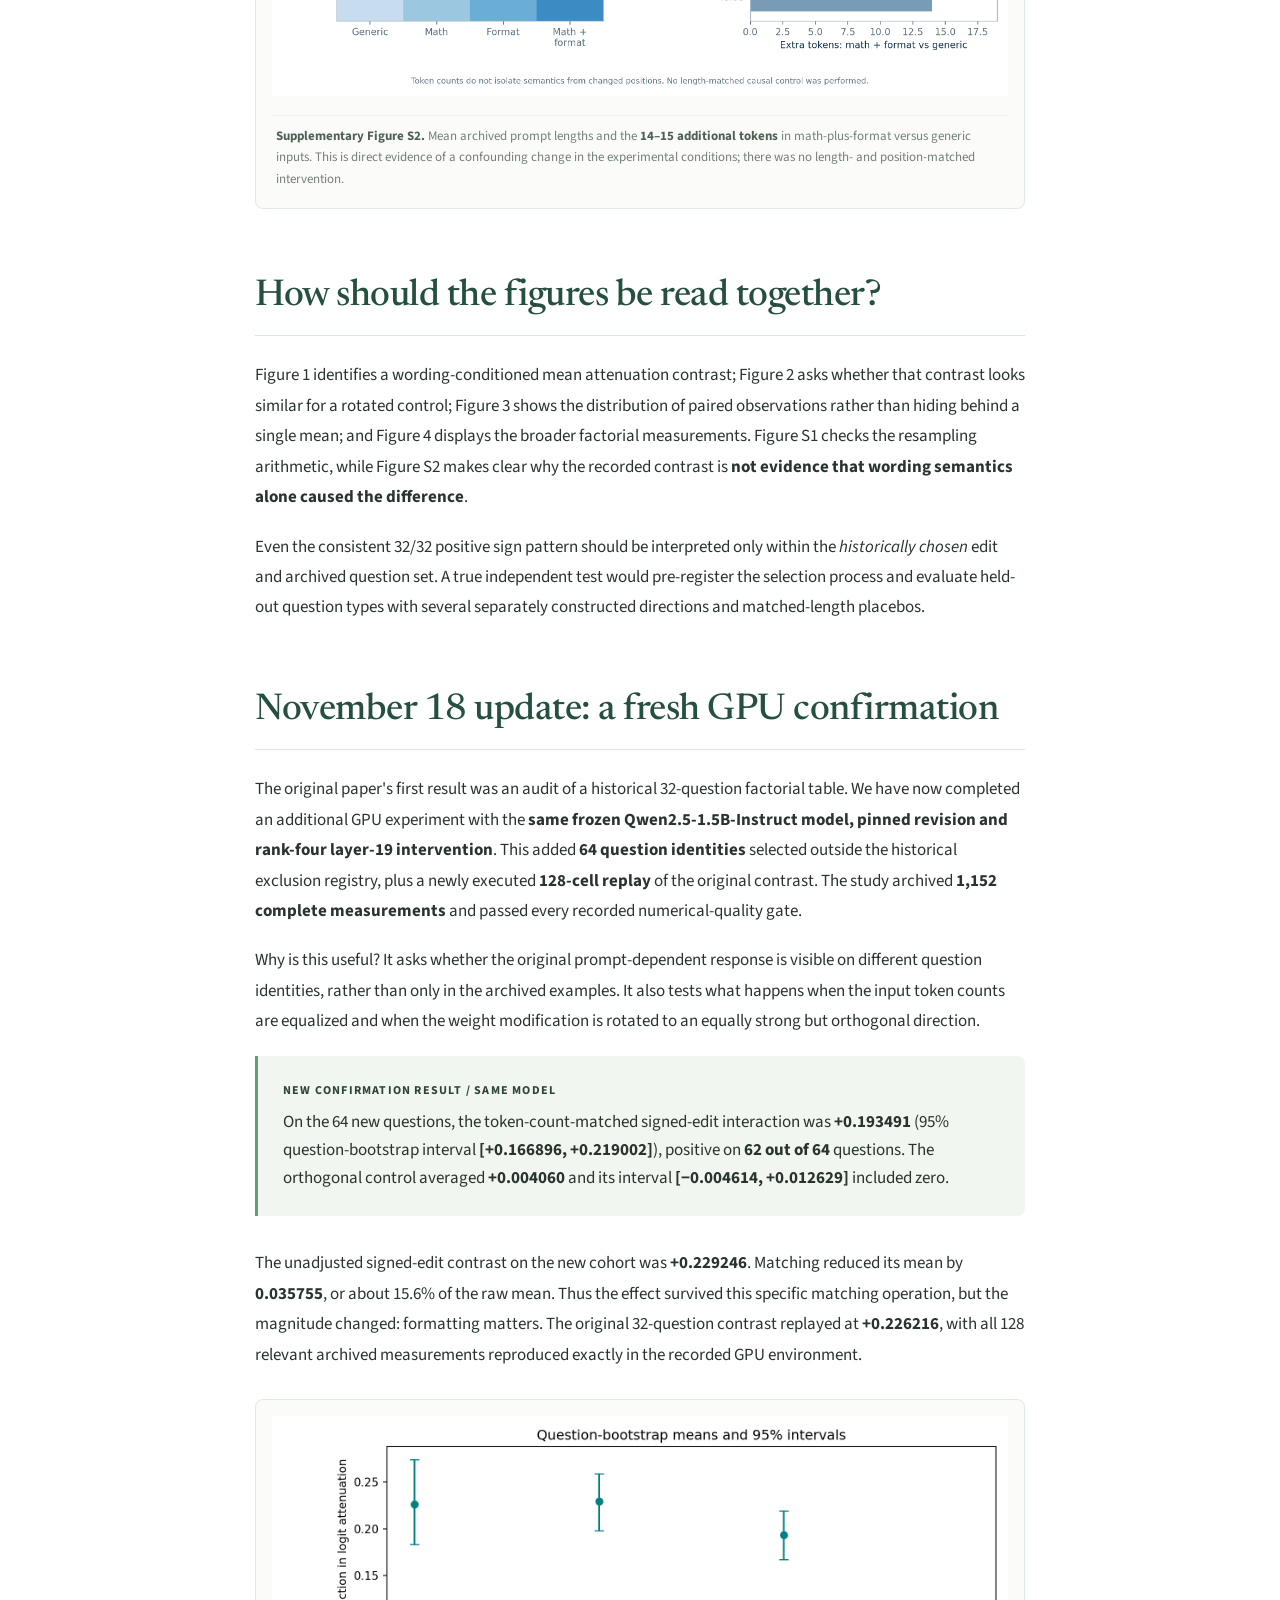
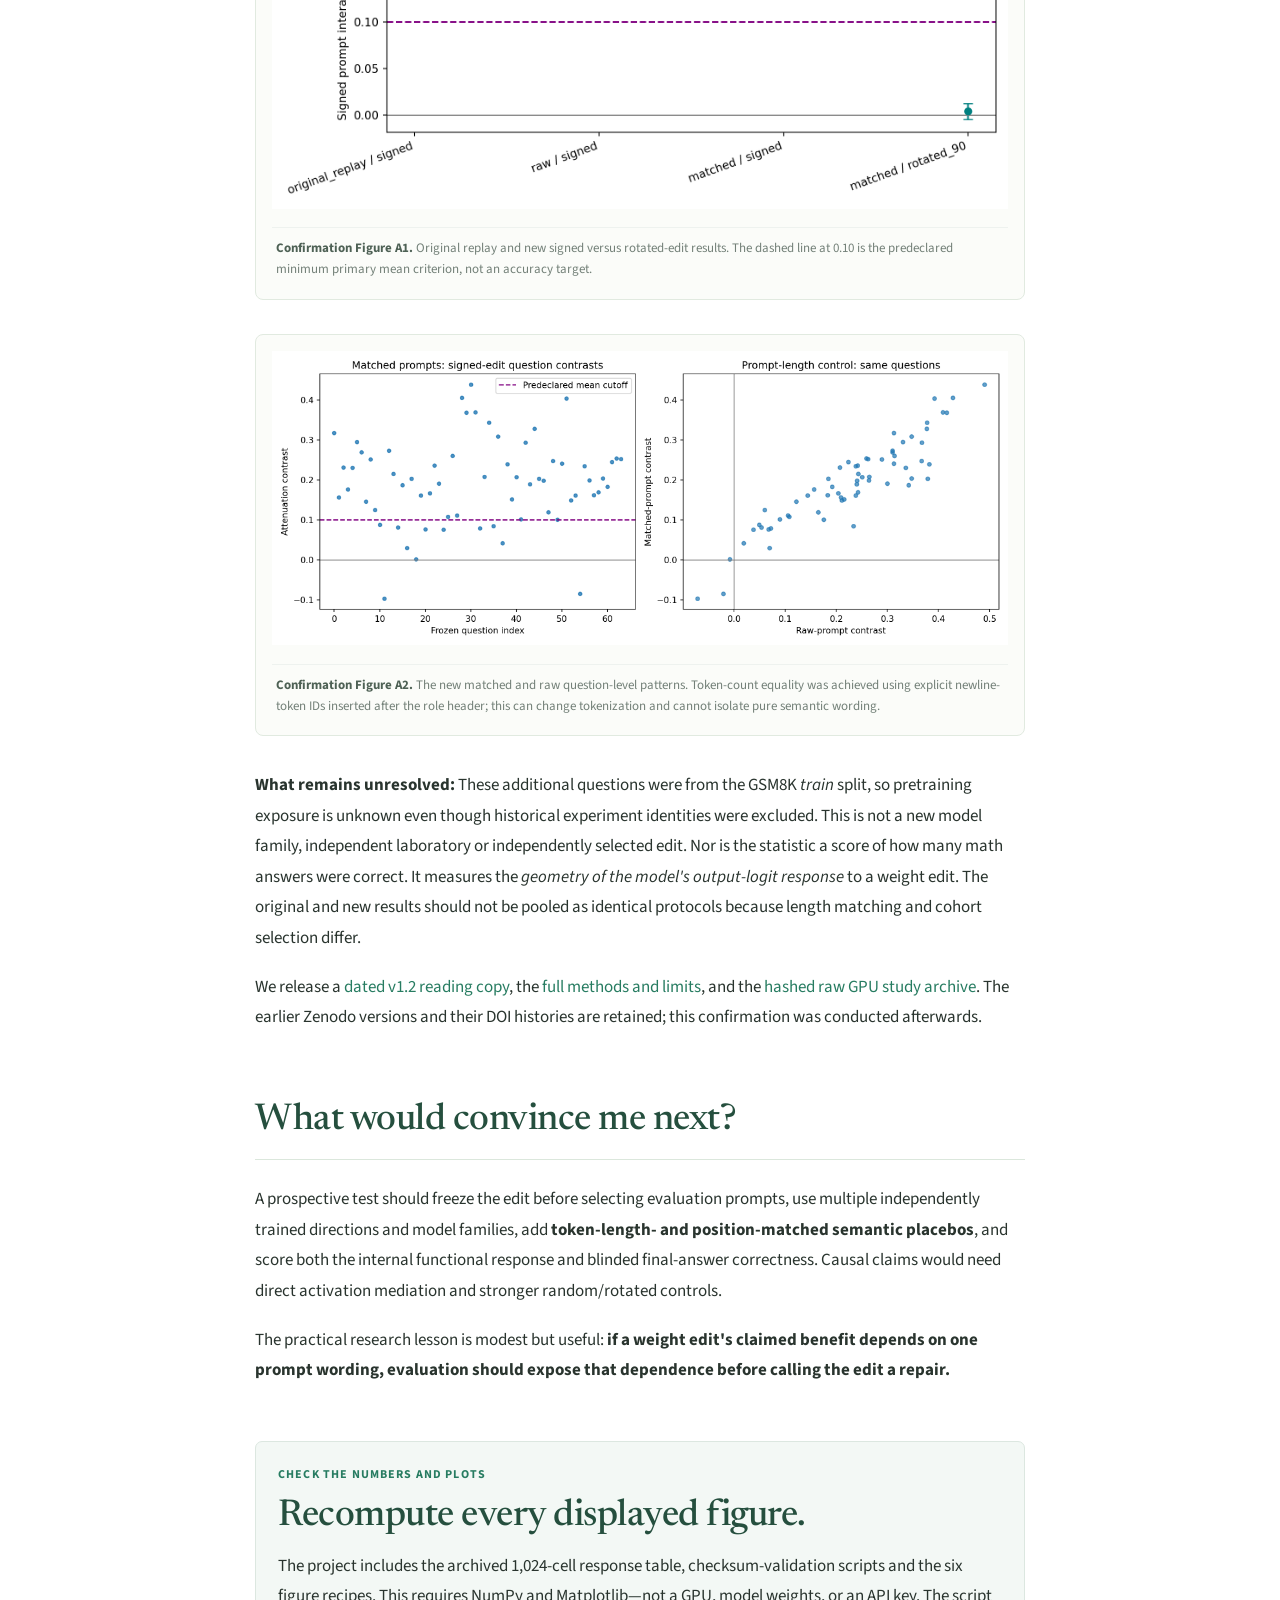
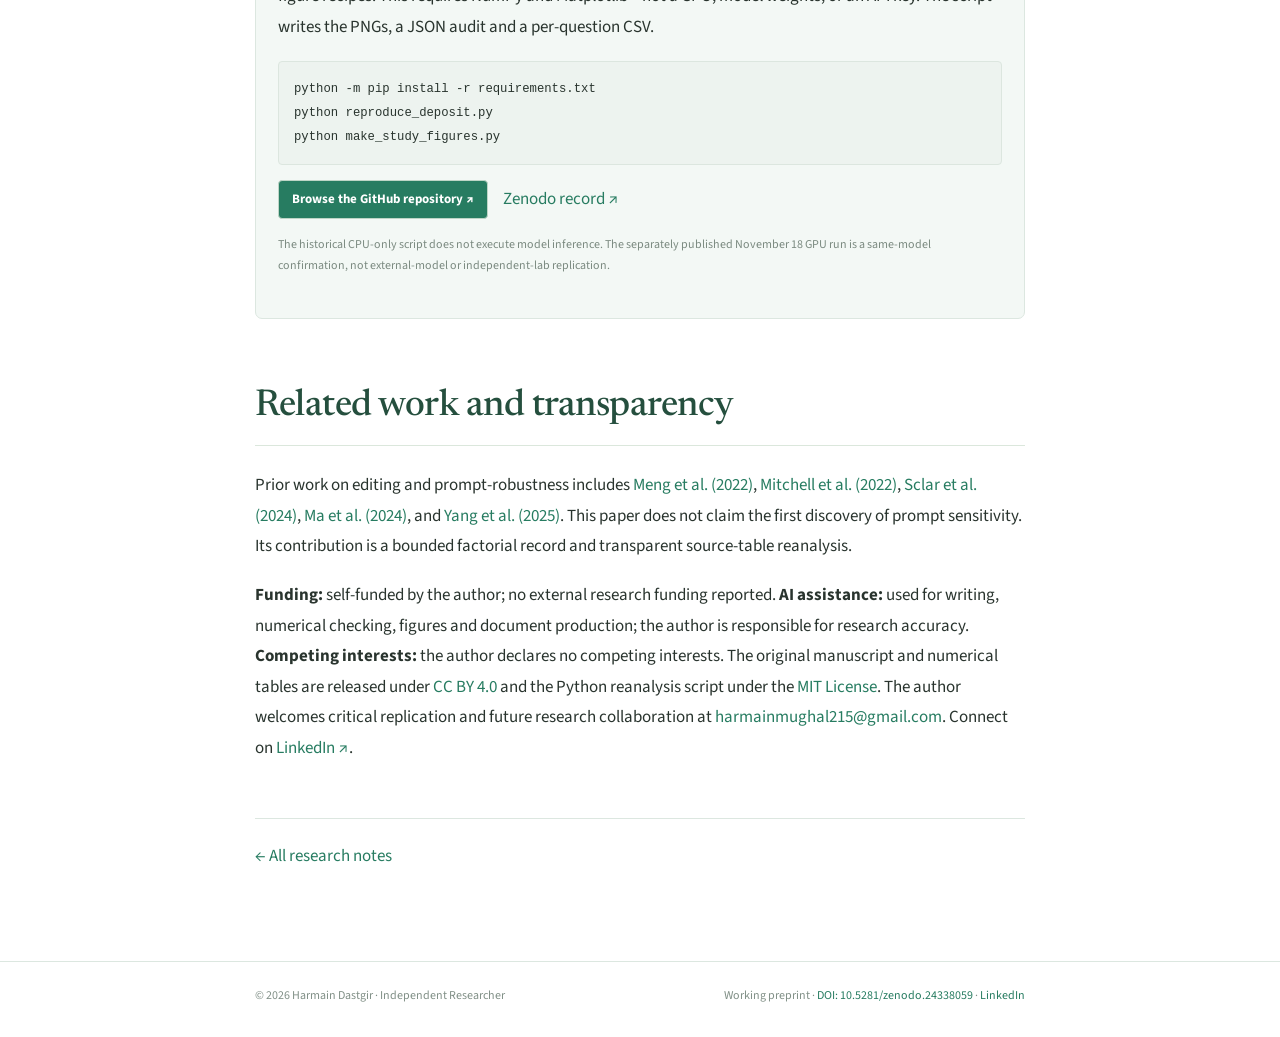
==== commit 7593a896: "docs: make Paper 1 Version 3 GPU plots prominent in README and research blog" ====
--- a/docs/papers/one-frozen-edit.html
+++ b/docs/papers/one-frozen-edit.html
@@ -35,16 +35,26 @@
 <body class="article-page">
   <a class="skip-link" href="#main">Skip to research</a>
   <div class="reading-progress" id="readingProgress" aria-hidden="true"></div>
-  <header class="site-header"><div class="shell nav-shell"><a class="brand" href="../index.html"><img src="../assets/ft-mark.svg" width="32" height="32" alt=""><span class="brand-wordmark">Fluid Tensors</span><span class="brand-qualifier">Research notes</span></a><nav class="site-nav" id="primaryNav" aria-label="Primary navigation"><a href="../index.html">Overview</a><a href="#methods">Methods</a><a href="#figures">Figures</a><a href="#limitations">Limitations</a><a aria-current="page" href="one-frozen-edit.html">Full article</a></nav><button class="menu-toggle" type="button" aria-controls="primaryNav" aria-expanded="false" aria-label="Open navigation"><span></span><span></span></button></div></header>
+  <header class="site-header"><div class="shell nav-shell"><a class="brand" href="../index.html"><img src="../assets/ft-mark.svg" width="32" height="32" alt=""><span class="brand-wordmark">Fluid Tensors</span><span class="brand-qualifier">Research notes</span></a><nav class="site-nav" id="primaryNav" aria-label="Primary navigation"><a href="../index.html">Overview</a><a href="#methods">Methods</a><a href="#figures">Figures</a><a href="#confirmation">GPU confirmation</a><a href="#limitations">Limitations</a><a aria-current="page" href="one-frozen-edit.html">Full article</a></nav><button class="menu-toggle" type="button" aria-controls="primaryNav" aria-expanded="false" aria-label="Open navigation"><span></span><span></span></button></div></header>
   <main id="main">
     <section class="article-hero">
       <div class="article-container">
-        <p class="eyebrow">Research article / Transformer model editing</p>
+        <p class="eyebrow">Paper 1 / Transformer model editing <span class="release-badge">Zenodo Version 3 · 18 Nov 2026</span></p>
         <h1>One Frozen Edit, Four Ways to Ask</h1>
         <p class="article-dek">Prompt-Conditioned Functional Effects in a Transformer. A closer look at 1,024 archived measurements and 1,152 new GPU confirmation measurements, with eight research and diagnostic figures.</p>
-        <div class="article-author"><span>Harmain Dastgir</span><span>Independent Researcher</span><span>16 November 2026 • Confirmation added 18 November 2026</span></div>
-        <div class="article-cta"><a class="button button-primary" href="https://doi.org/10.5281/zenodo.24338059">Read &amp; cite the PDF ↗</a><a class="button button-outline" href="https://github.com/Harmain11/fluid-tensors">Code + raw table ↗</a></div>
-        <p class="publication-note">Working preprint • Not peer reviewed • Archival reanalysis plus dated same-model GPU confirmation</p>
+        <div class="article-author"><span>Harmain Dastgir</span><span>Independent Researcher</span><span>First published 16 November 2026 • Version 3 released 18 November 2026</span></div>
+        <div class="article-cta"><a class="button button-primary" href="https://doi.org/10.5281/zenodo.24338059">Read Version 3 PDF ↗</a><a class="button button-outline" href="#confirmation">See new GPU figures ↘</a><a class="button button-outline" href="https://github.com/Harmain11/fluid-tensors">Code + data ↗</a></div>
+        <p class="publication-note">Working preprint • Not peer reviewed • Historical reanalysis plus dated same-model GPU confirmation</p>
+        <div class="version3-proof" aria-label="November 18 GPU confirmation overview">
+          <div class="version3-proof-copy">
+            <span class="proof-overline">NEW EVIDENCE / 64 ADDITIONAL QUESTIONS</span>
+            <strong>+0.193491 <small>matched response contrast</small></strong>
+            <p>95% question-bootstrap interval <b>[+0.166896, +0.219002]</b> · <b>62/64</b> paired effects positive · orthogonal-control mean <b>+0.004060</b>.</p>
+            <p class="proof-boundary">These are final-token model-response measurements, not math-answer accuracy or cross-model replication.</p>
+            <a class="hero-text-link" href="#confirmation">View the two new plots and limitations ↓</a>
+          </div>
+          <a class="version3-proof-figure" href="#confirmation" aria-label="Open the November 18 confirmation plot discussion"><img src="../assets/p1_confirmation_condition_contrasts.png" alt="Preview of Version 3 GPU Figure A1, comparing matched signed and orthogonal-control response contrasts" loading="eager"></a>
+        </div>
         <div class="article-header-rule"></div>
       </div>
     </section>
--- a/docs/editorial.css
+++ b/docs/editorial.css
@@ -106,6 +106,21 @@
 .site-footer{border-top:1px solid var(--line);padding:23px 0 30px;font-size:12px;color:#819087}
 .site-footer .reading-width{display:flex;flex-wrap:wrap;justify-content:space-between;gap:10px}.site-footer .shell{display:flex;flex-wrap:wrap;justify-content:space-between;gap:16px}
 .footer-top{display:none}.footer-bottom{display:flex;gap:17px;flex-wrap:wrap}.footer-bottom>span{display:block}
+
+/* Version 3 GPU confirmation is intentionally visible before archival detail. */
+.release-badge{display:inline-flex;align-items:center;border:1px solid #9fbeab;background:#e4f0e7;color:#1c6a49;border-radius:999px;padding:5px 10px;font:700 11px/1.3 var(--sans);letter-spacing:.35px;text-transform:none;white-space:normal}
+.article-hero .eyebrow .release-badge{vertical-align:middle;margin-left:12px}
+#confirmation h2::before{content:'LATEST / VERSION 3 GPU CONFIRMATION'}
+.version3-proof{display:grid;grid-template-columns:minmax(0,1.2fr) minmax(230px,.8fr);gap:21px;align-items:center;background:#fff;border:1px solid #d6e6d9;border-radius:10px;padding:20px;margin-top:24px;box-shadow:0 12px 35px #2448340b}
+.version3-proof-copy .proof-overline{display:block;font-size:11px;font-weight:700;letter-spacing:1.2px;color:#34835c;margin-bottom:8px}
+.version3-proof-copy>strong{display:block;color:#1e5d44;font:600 32px/1.15 var(--display);letter-spacing:-.5px}
+.version3-proof-copy>strong small{font:600 12px/1.3 var(--sans);color:#6a8474;letter-spacing:0}
+.version3-proof-copy p{font-size:13px;line-height:1.55;color:#4e6758;margin:9px 0}
+.version3-proof-copy .proof-boundary{font-size:12px;color:#7c897f;margin:9px 0 12px}
+.version3-proof-figure{display:block;min-width:0;border:1px solid #e3ebe3;border-radius:6px;padding:8px;background:#fcfdfb;transition:background .2s ease}
+.version3-proof-figure:hover{background:#f1f7f2}
+.version3-proof-figure img{display:block;width:100%;height:auto;object-fit:contain}
+@media(max-width:650px){.release-badge{font-size:10px}.article-hero .eyebrow .release-badge{margin-left:0;margin-top:8px}.version3-proof{grid-template-columns:1fr;padding:14px;gap:14px}.version3-proof-copy>strong{font-size:28px}}
 
 /* Fluid Tensors identity: an editorial issue cover with a measured signal. */
 .brand{gap:10px;color:var(--deep)}
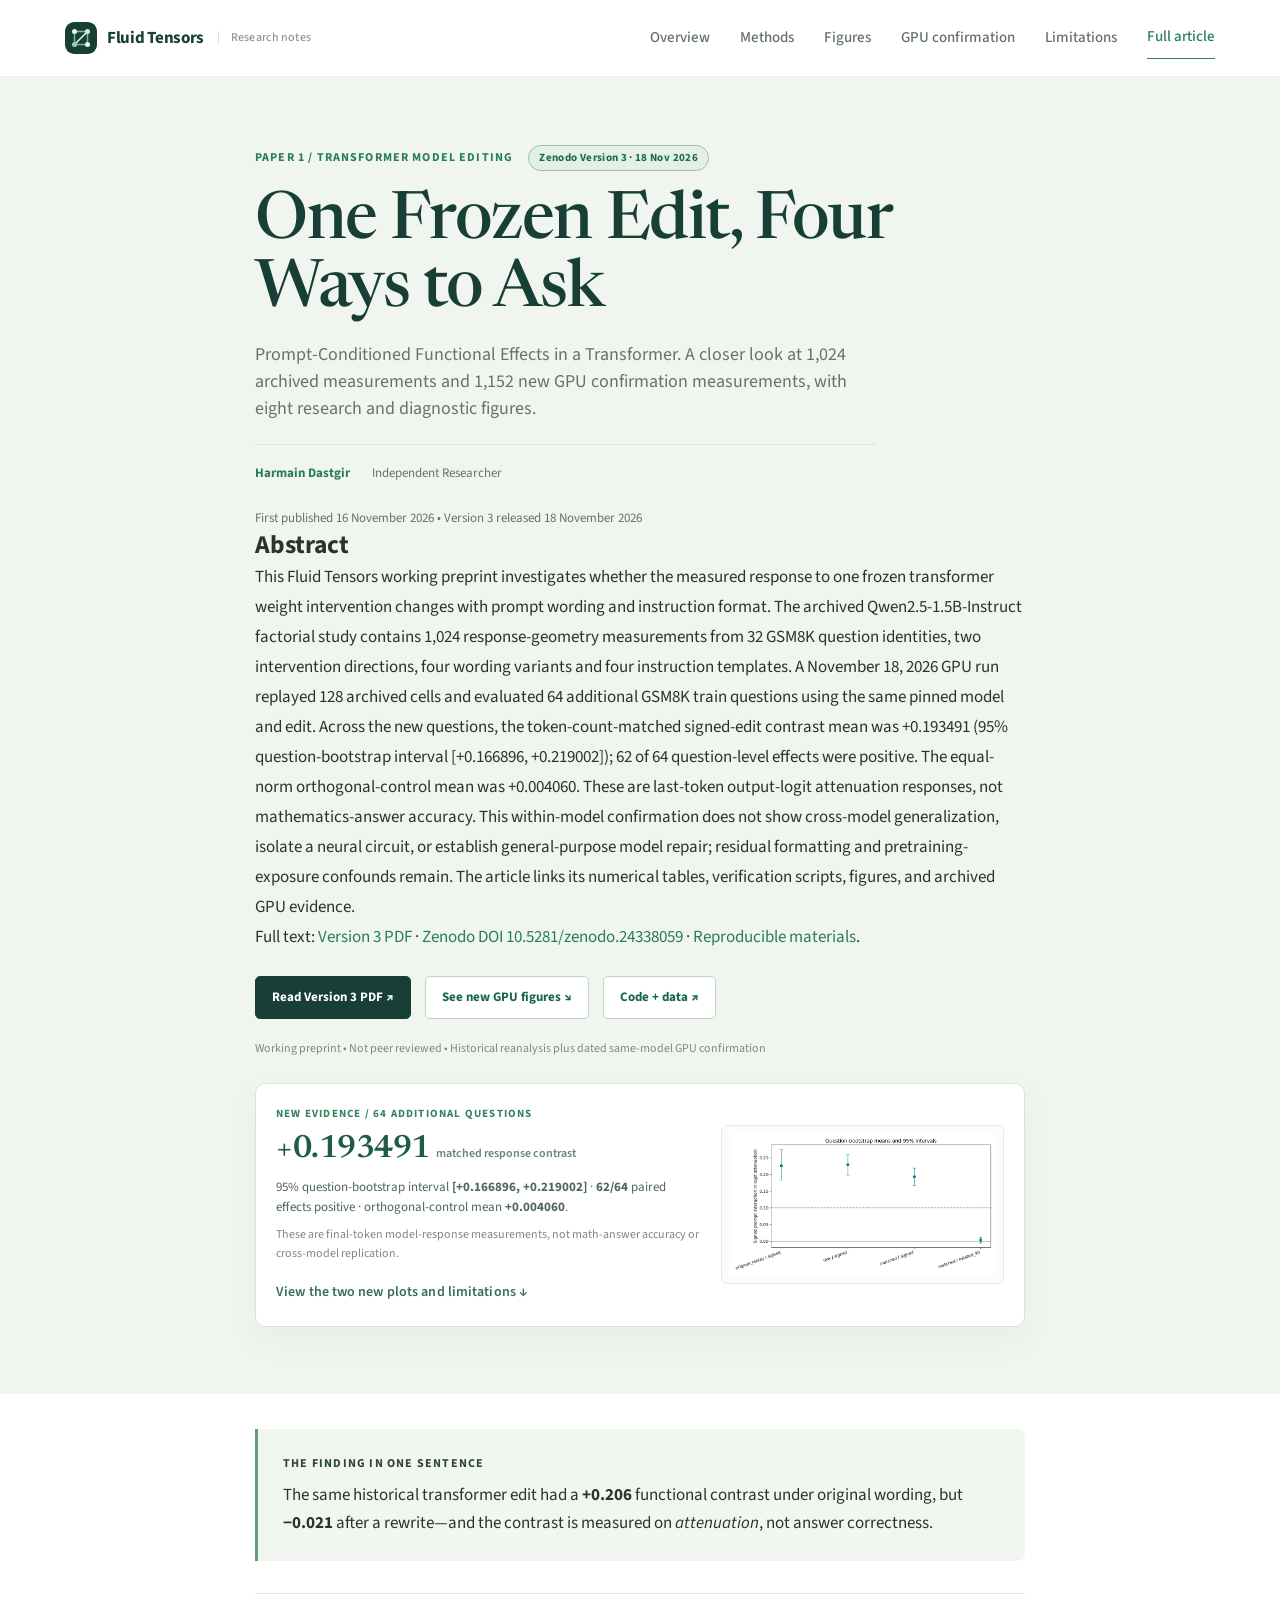
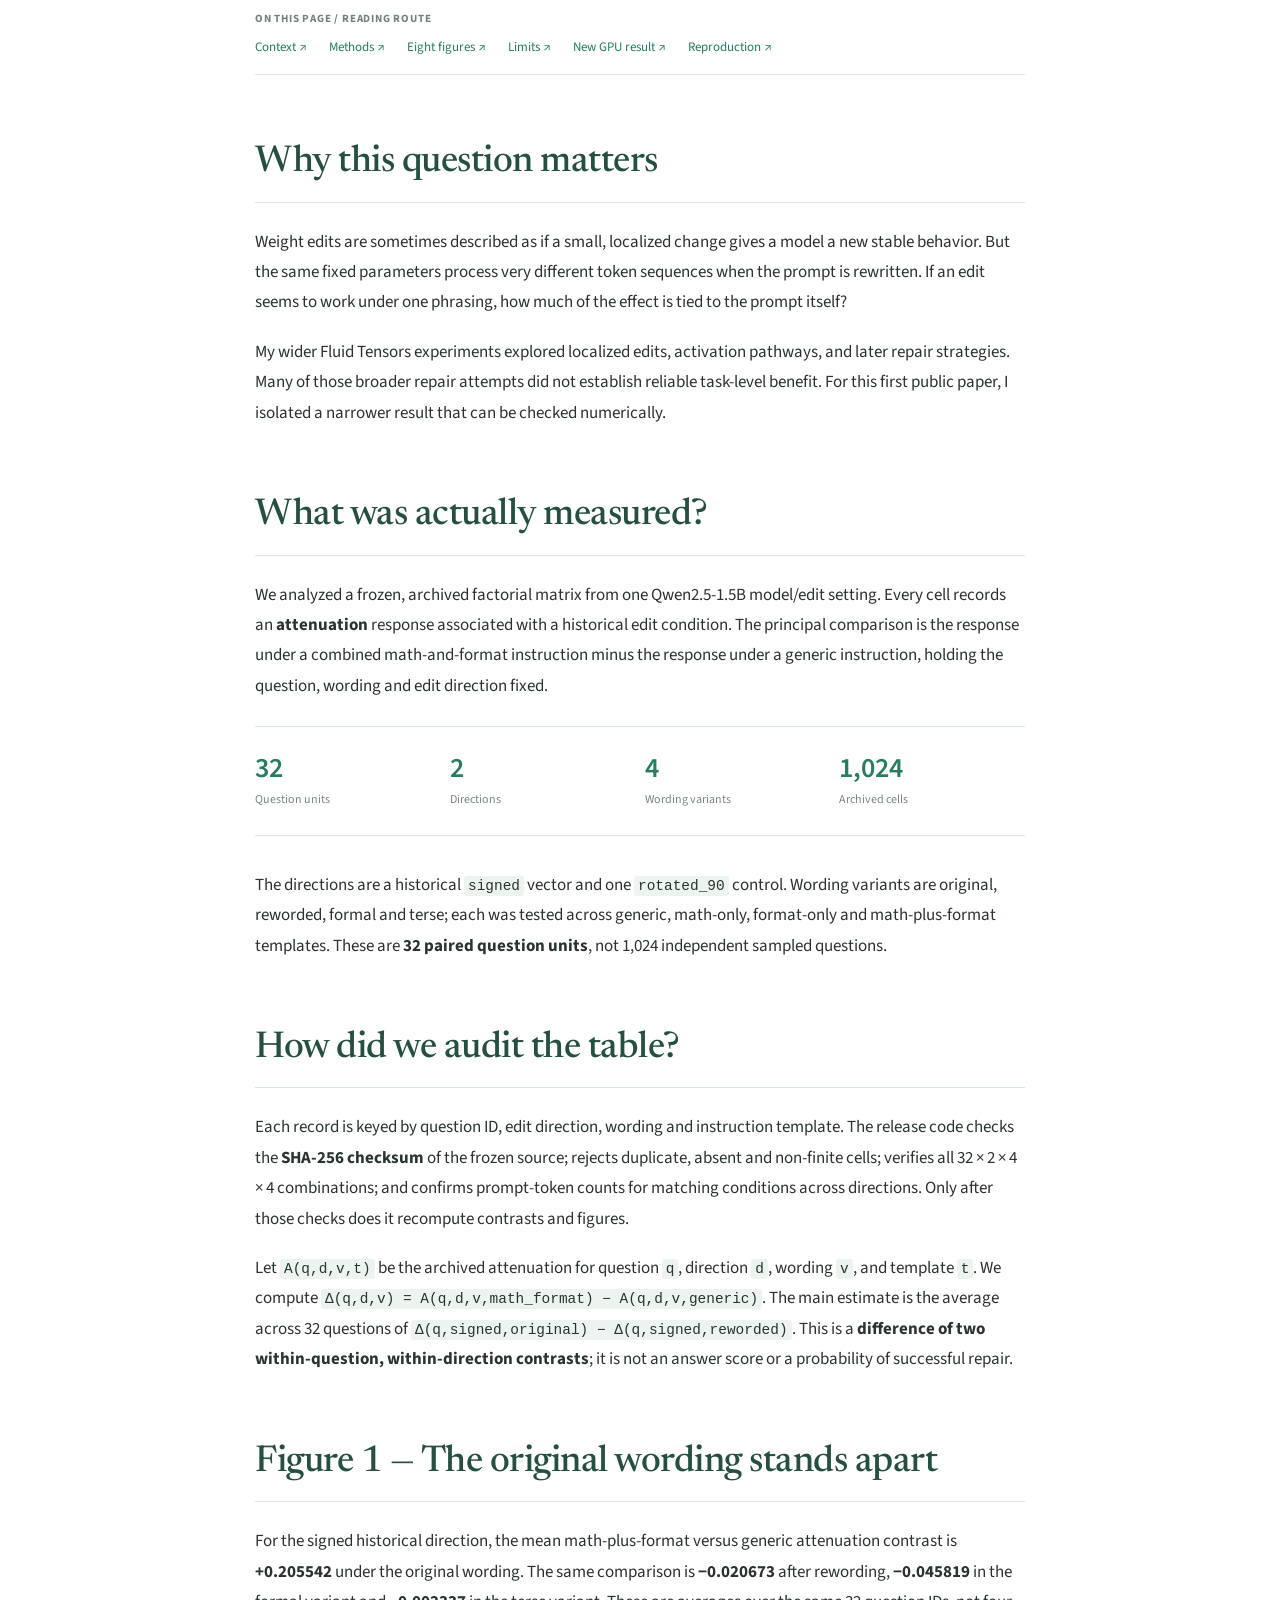
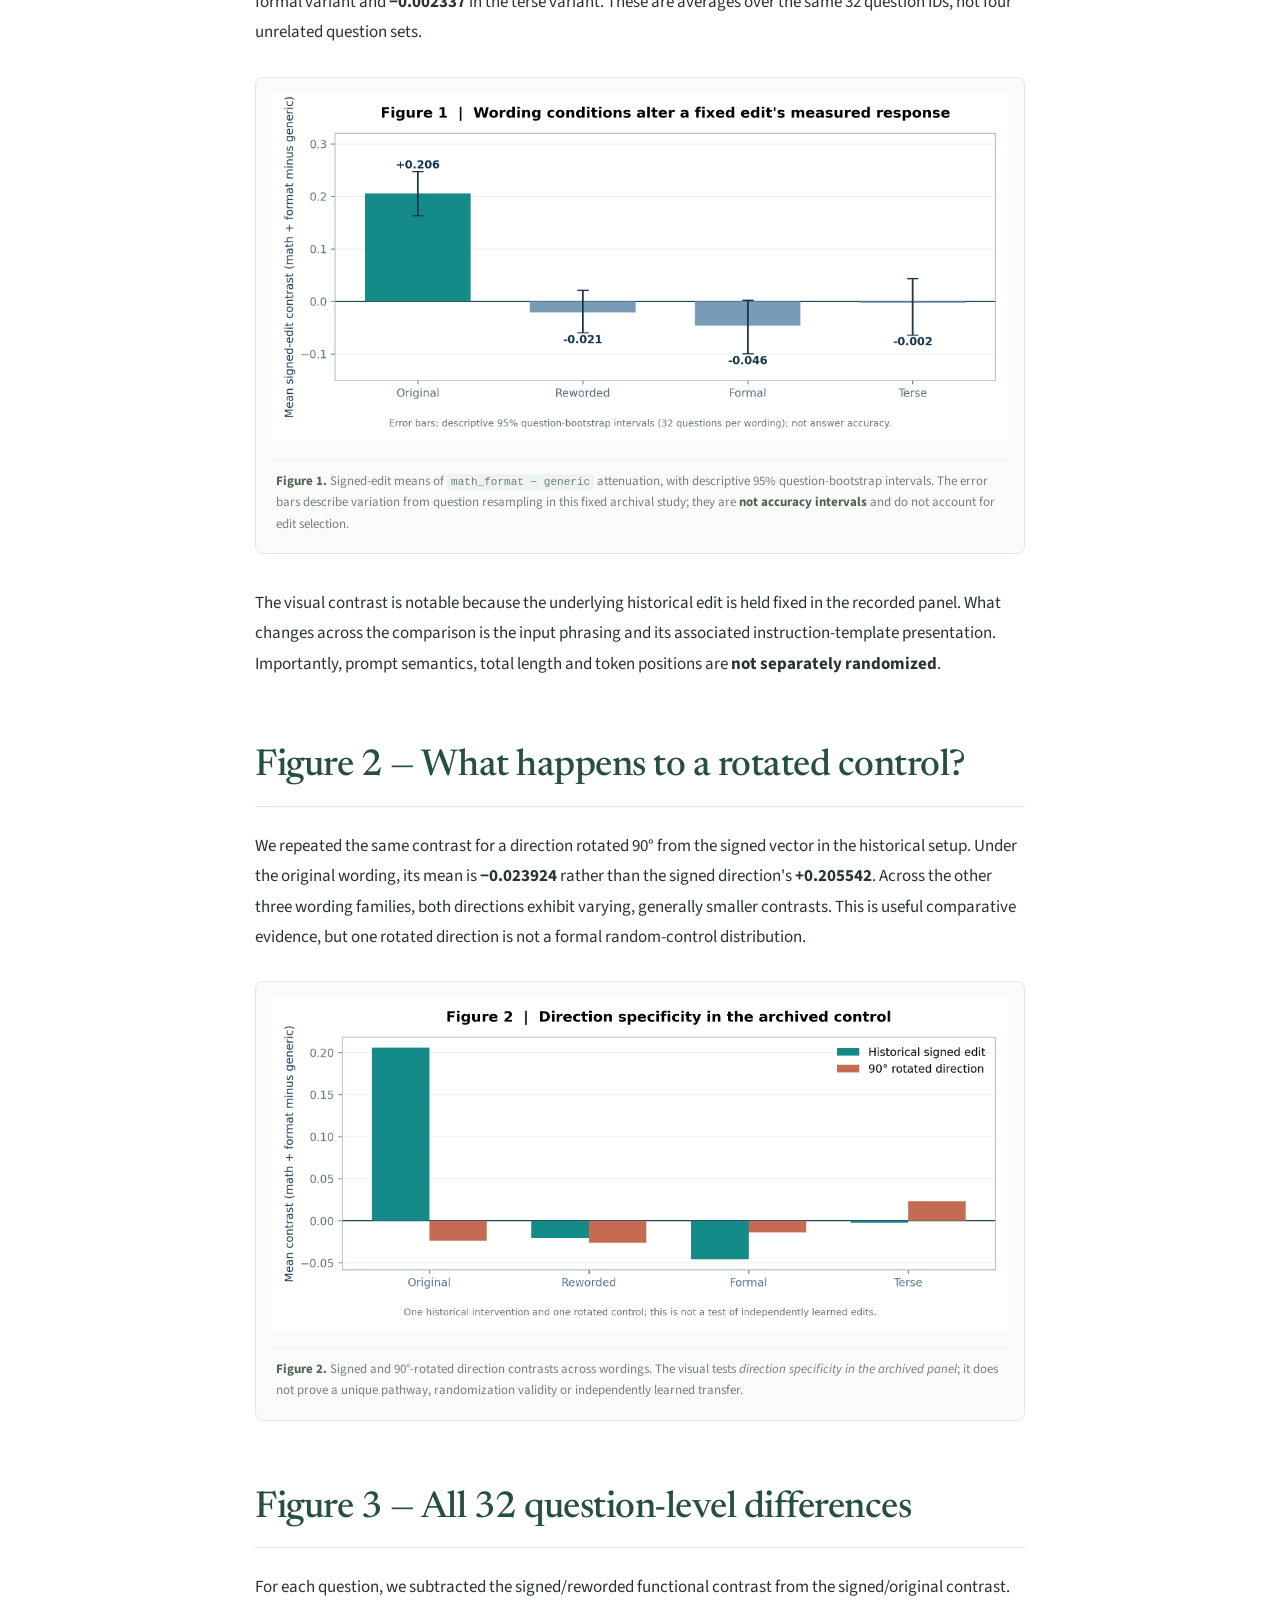
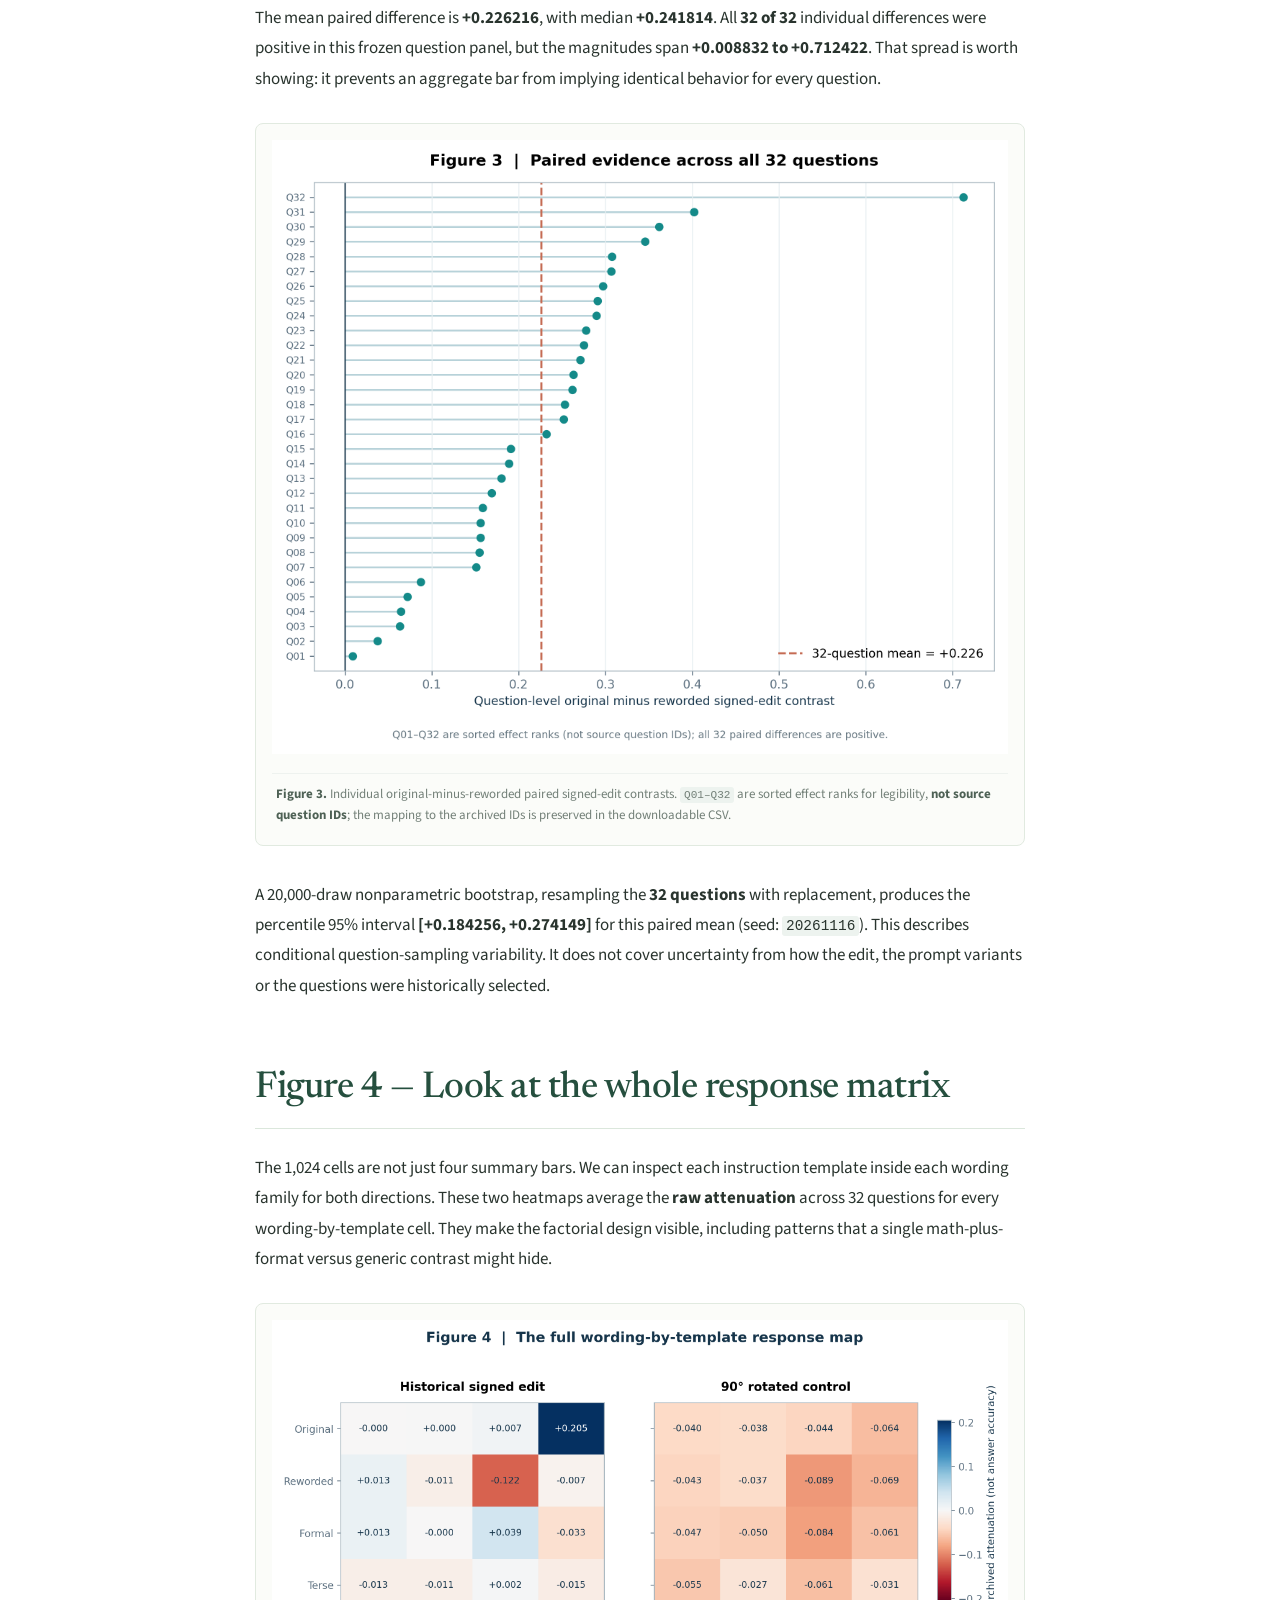
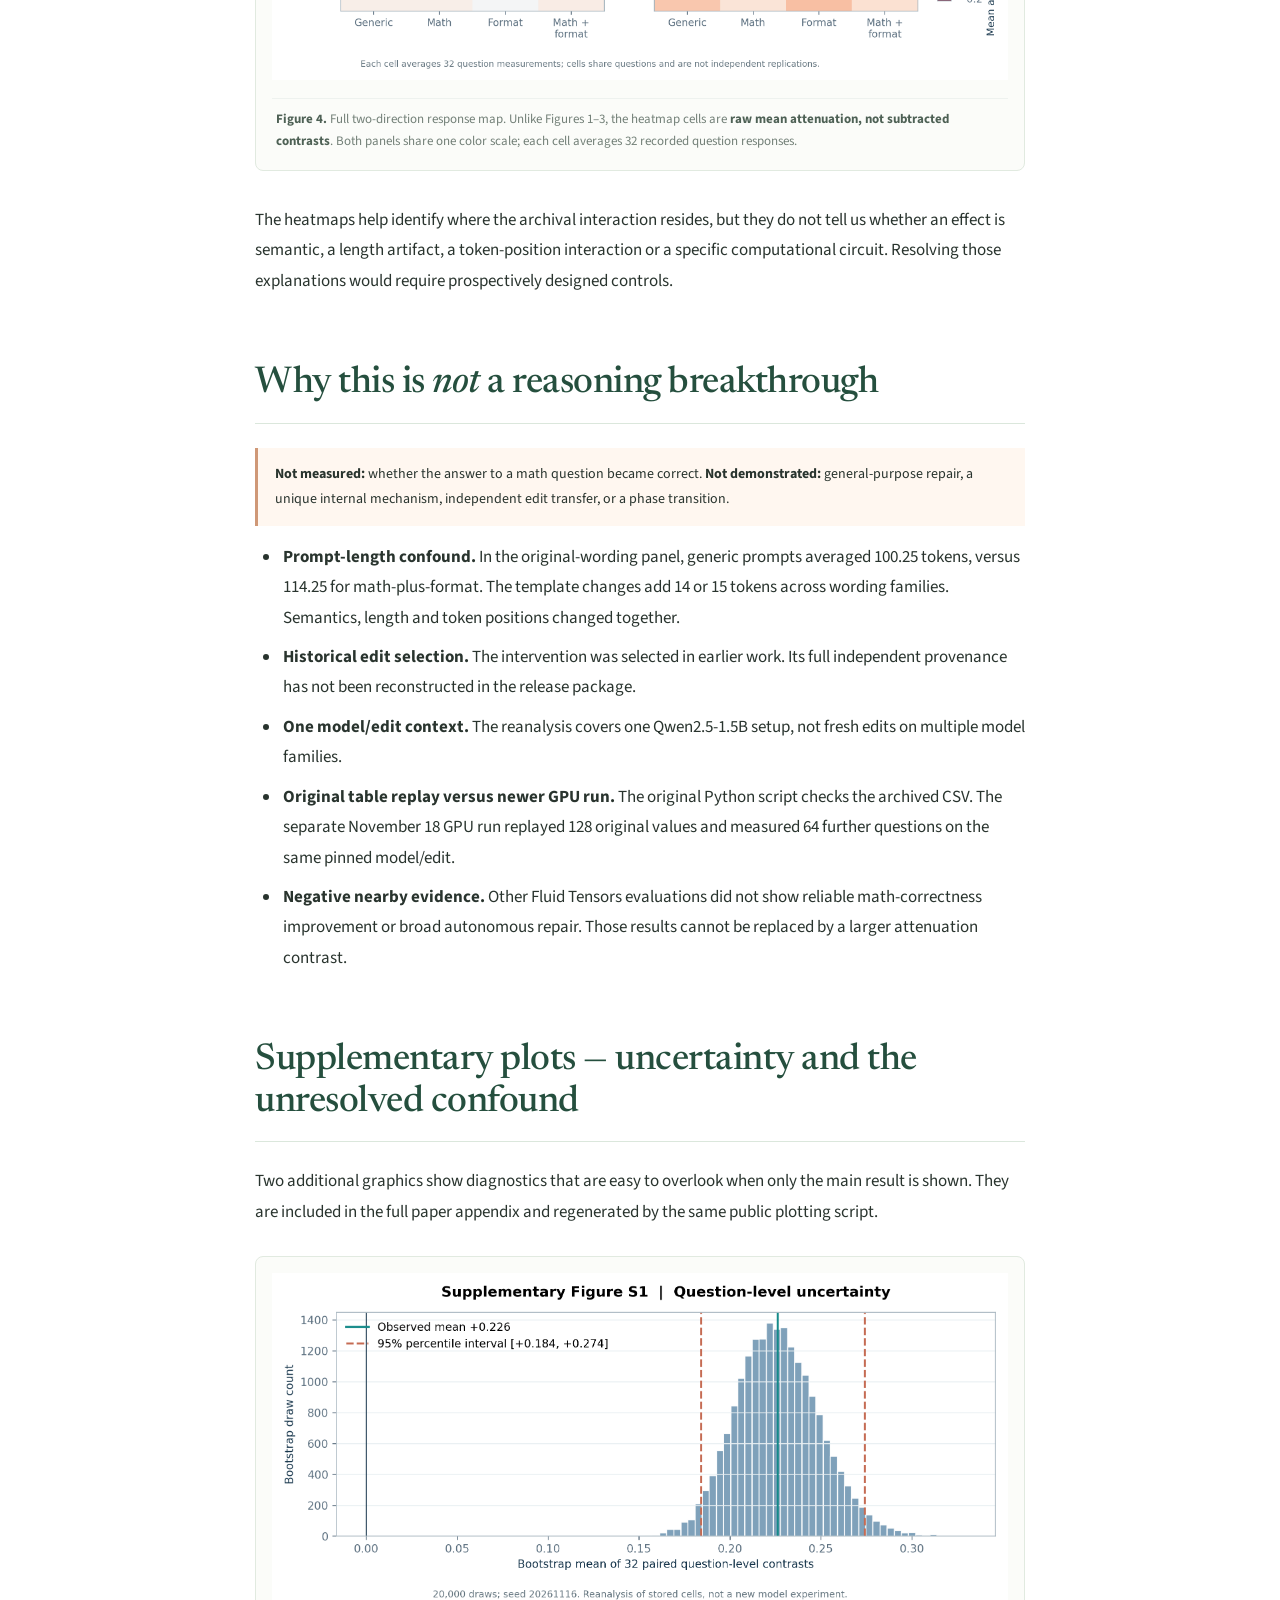
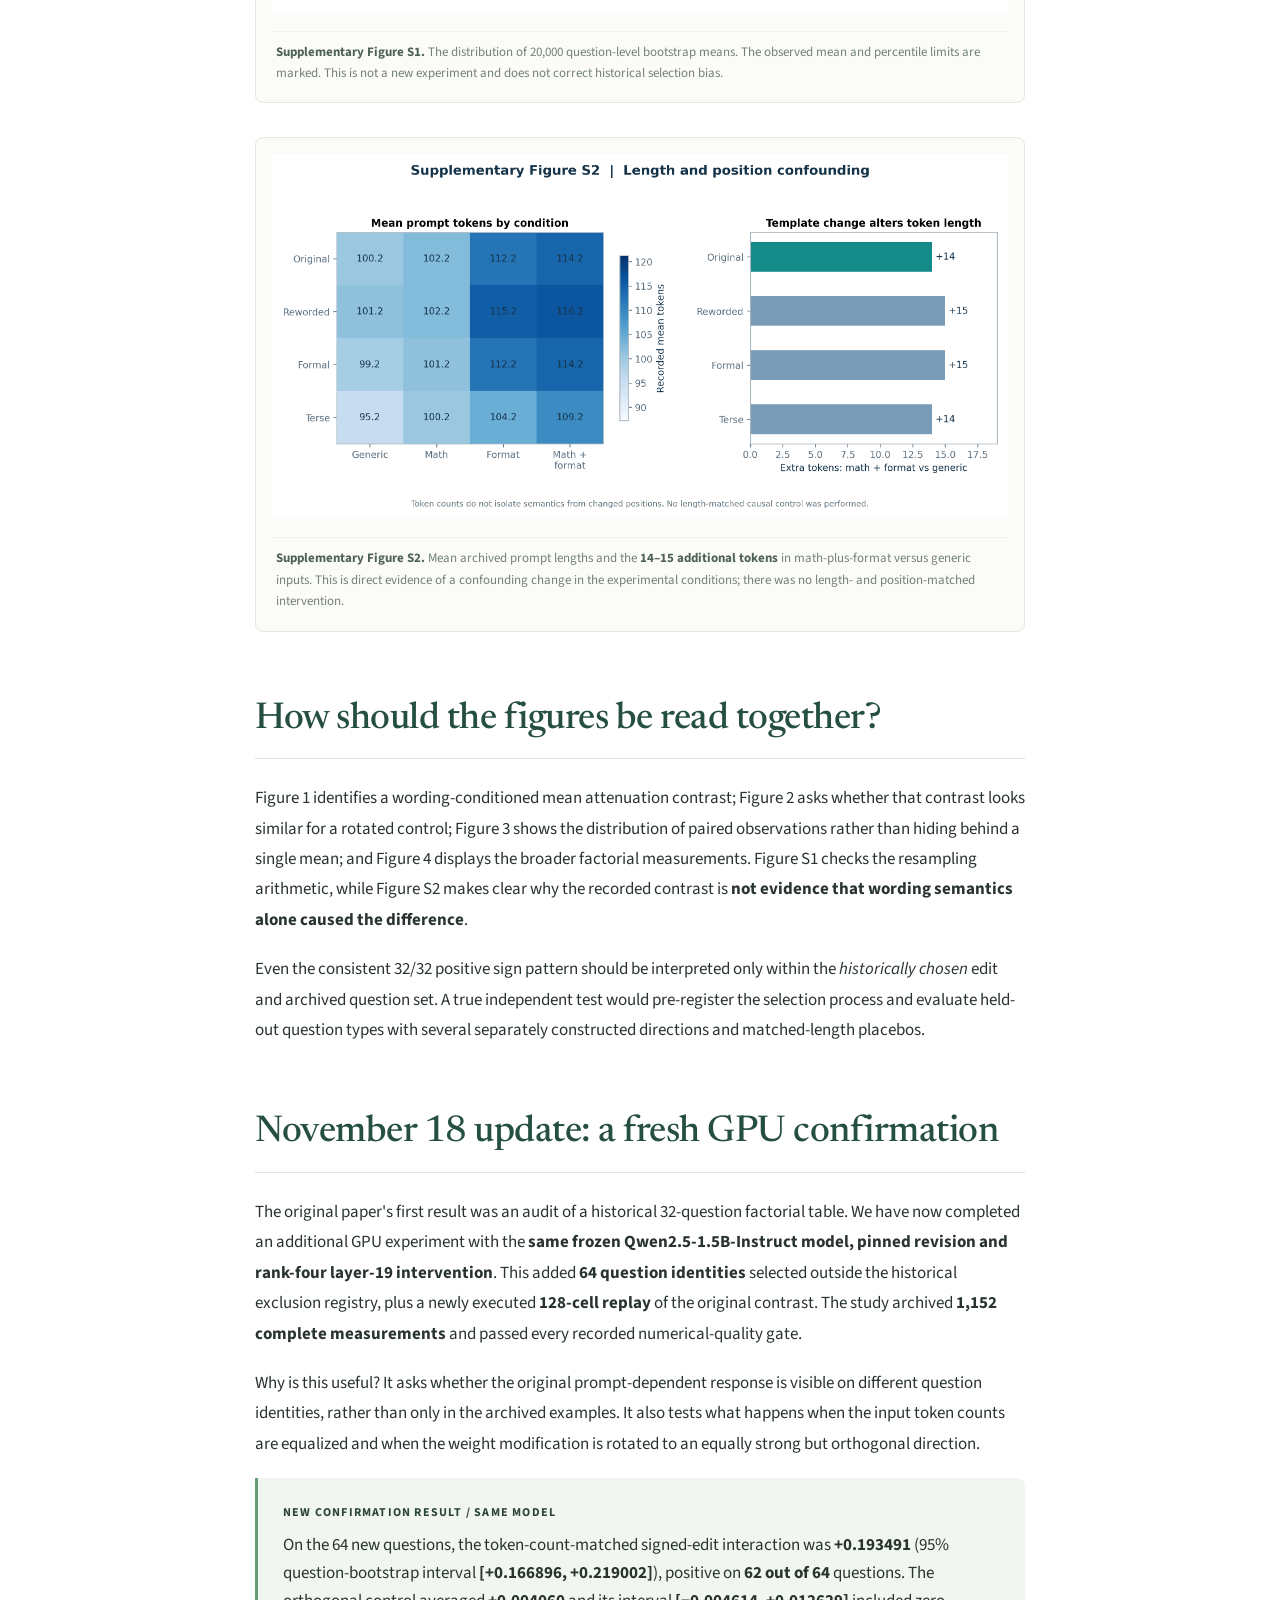
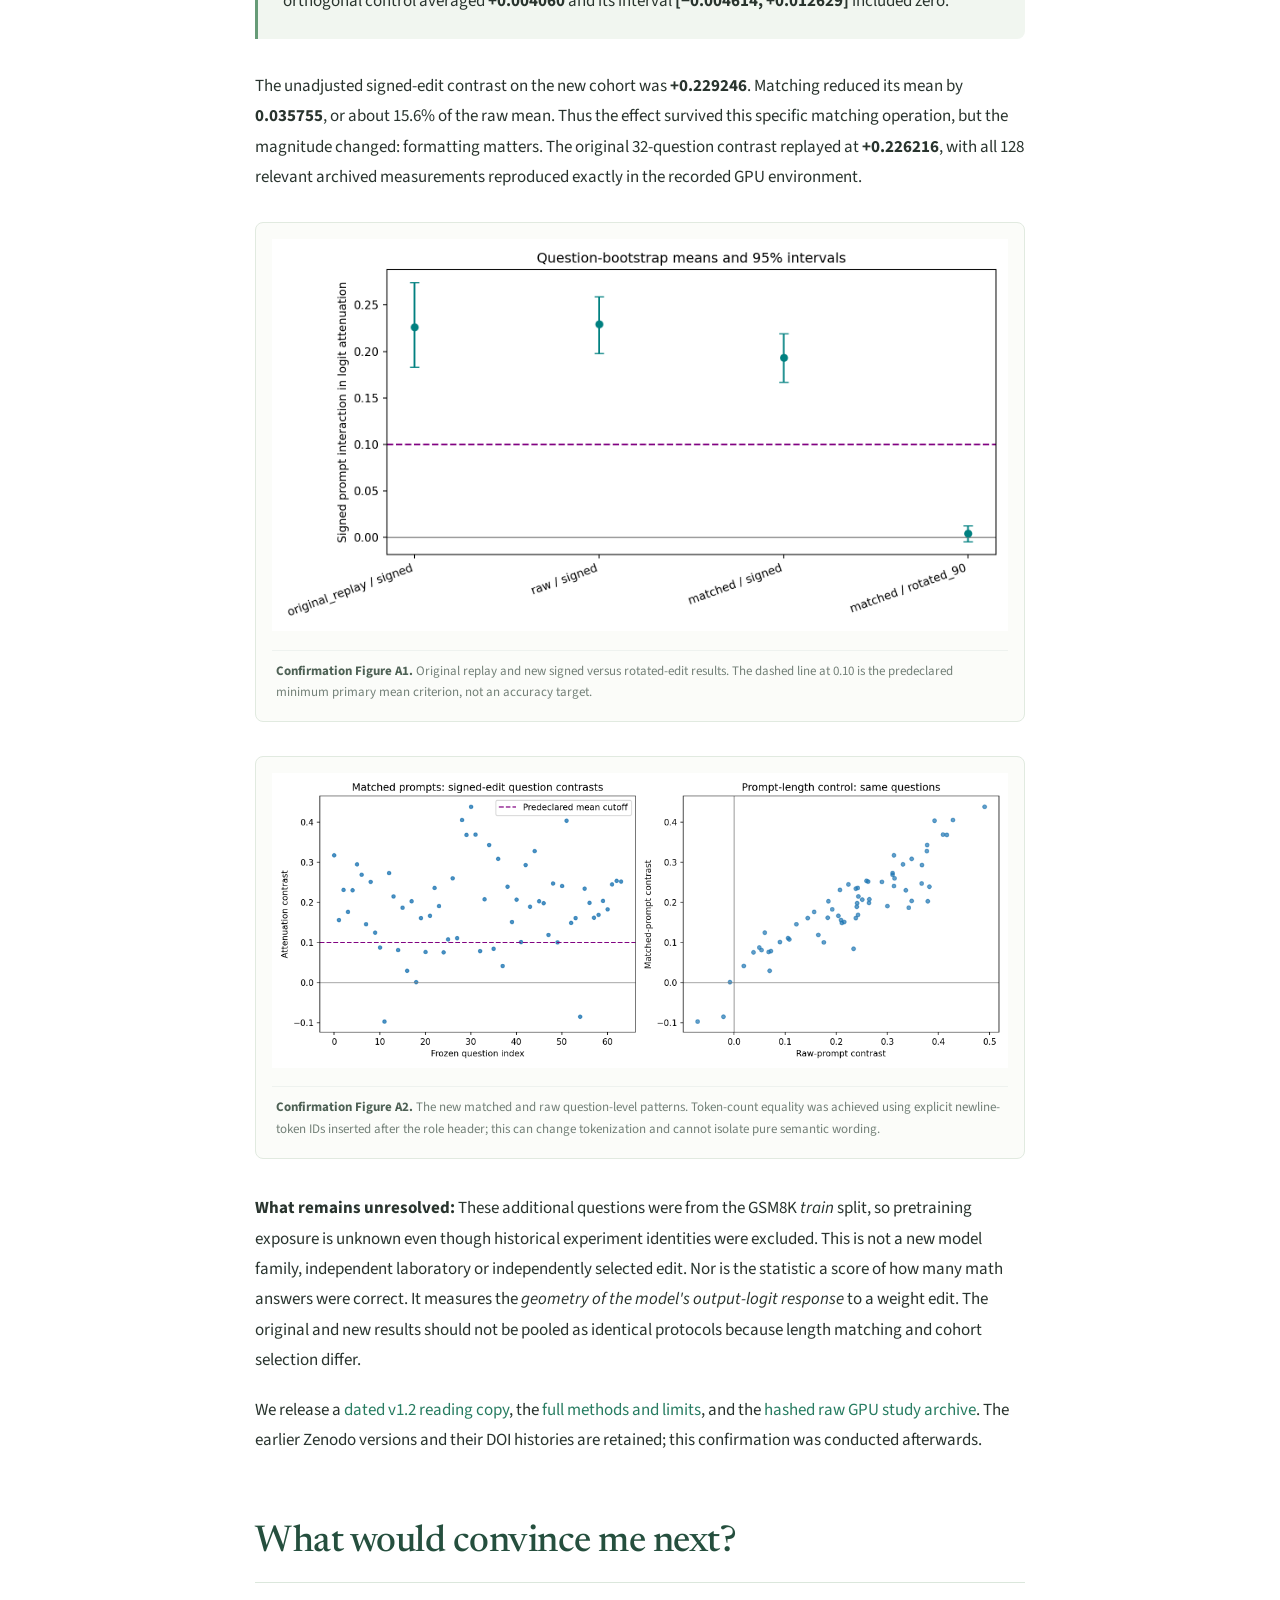
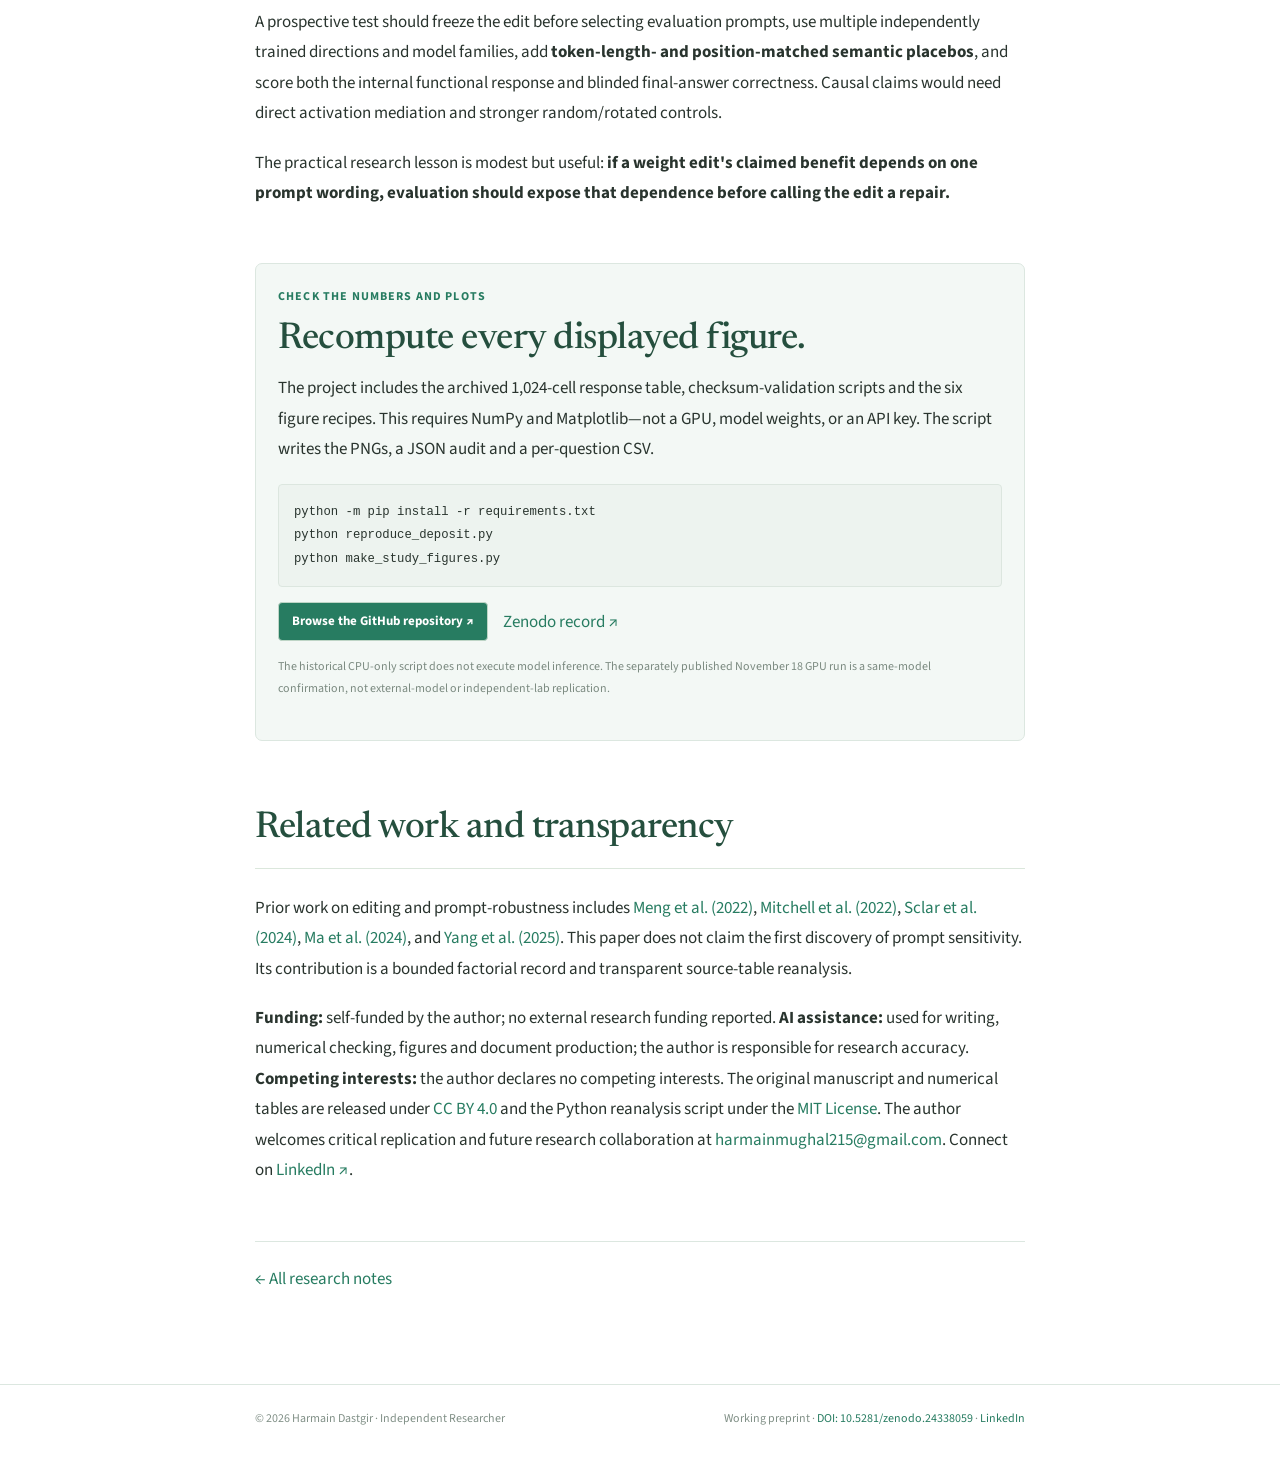
==== commit f401a7e3: "docs: add Scholar citation metadata, full-text PDF and evidence-linked abstract" ====
--- a/docs/papers/one-frozen-edit.html
+++ b/docs/papers/one-frozen-edit.html
@@ -3,9 +3,16 @@
 <head>
   <meta charset="utf-8">
   <meta name="viewport" content="width=device-width, initial-scale=1">
-  <meta name="description" content="Why one frozen transformer weight edit changed its measured functional attenuation response when the prompt wording changed, and why this does not establish reasoning gains.">
-  <title>One Frozen Edit, Four Ways to Ask — Full Research Article | Fluid Tensors</title>
+  <meta name="description" content="Fluid Tensors Paper 1 studies prompt-conditioned effects of one frozen Qwen weight edit. Read its 64-question GPU confirmation, full preprint, figures and limitations.">
+  <title>Fluid Tensors Paper 1 — One Frozen Edit, Four Ways to Ask</title>
   <meta name="author" content="Harmain Dastgir">
+  <meta name="citation_title" content="One Frozen Edit, Four Ways to Ask: Prompt-Conditioned Functional Effects in a Transformer">
+  <meta name="citation_author" content="Harmain Dastgir">
+  <meta name="citation_publication_date" content="2026/11/16">
+  <meta name="citation_online_date" content="2026/11/18">
+  <meta name="citation_doi" content="10.5281/zenodo.24338059">
+  <meta name="citation_pdf_url" content="https://harmain11.github.io/fluid-tensors/papers/One_Frozen_Edit_Paper_1_v1_2_Research_Update.pdf">
+  <link rel="alternate" type="application/pdf" href="One_Frozen_Edit_Paper_1_v1_2_Research_Update.pdf">
   <meta name="theme-color" content="#f3f8f5">
   <meta name="robots" content="index, follow, max-image-preview:large">
   <link rel="canonical" href="https://harmain11.github.io/fluid-tensors/papers/one-frozen-edit.html">
@@ -14,7 +21,7 @@
   <link rel="apple-touch-icon" href="../apple-touch-icon.png">
   <link rel="manifest" href="../site.webmanifest">
   <meta property="og:type" content="article">
-  <meta property="og:title" content="One Frozen Edit, Four Ways to Ask — Scientific Research Article">
+  <meta property="og:title" content="Fluid Tensors Paper 1 — One Frozen Edit, Four Ways to Ask">
   <meta property="og:description" content="A fixed historical edit changes attenuation contrast with prompt wording. Full methods, six archived-result plots, two new confirmation figures, reproducibility code and explicit limitations.">
   <meta property="og:url" content="https://harmain11.github.io/fluid-tensors/papers/one-frozen-edit.html">
   <meta property="og:image" content="https://harmain11.github.io/fluid-tensors/assets/social-cover.png">
@@ -27,9 +34,9 @@
   <meta name="twitter:description" content="17-page revised preprint, eight figures, 1,024 archived cells plus 1,152 GPU confirmation cells. Response geometry, not answer accuracy.">
   <meta name="twitter:image" content="https://harmain11.github.io/fluid-tensors/assets/social-cover.png">
   <script type="application/ld+json">
-    {"@context":"https://schema.org","@type":"ScholarlyArticle","headline":"One Frozen Edit, Four Ways to Ask: Prompt-Conditioned Functional Effects in a Transformer","name":"One Frozen Edit, Four Ways to Ask: Prompt-Conditioned Functional Effects in a Transformer","description":"An archival reanalysis of prompt-conditioned attenuation contrasts from one historical Qwen2.5-1.5B weight-editing setting, with 32 original paired questions, a later 64-question within-model GPU confirmation, eight figures, and explicit causal limitations.","url":"https://harmain11.github.io/fluid-tensors/papers/one-frozen-edit.html","identifier":"https://doi.org/10.5281/zenodo.24338059","sameAs":"https://zenodo.org/records/24338059","datePublished":"2026-11-16","dateModified":"2026-11-18","inLanguage":"en","isAccessibleForFree":true,"author":{"@type":"Person","name":"Harmain Dastgir","sameAs":"https://www.linkedin.com/in/harmain-mughal-7b1845379","affiliation":{"@type":"Organization","name":"Independent Researcher"}},"publisher":{"@type":"Organization","name":"Zenodo"},"creativeWorkStatus":"Working preprint; not peer reviewed","license":"https://creativecommons.org/licenses/by/4.0/","keywords":["transformer model editing","prompt sensitivity","weight-space interventions","attenuation","reproducible research"]}
+    {"@context":"https://schema.org","@type":"ScholarlyArticle","headline":"One Frozen Edit, Four Ways to Ask: Prompt-Conditioned Functional Effects in a Transformer","name":"One Frozen Edit, Four Ways to Ask: Prompt-Conditioned Functional Effects in a Transformer","description":"An archival reanalysis of prompt-conditioned attenuation contrasts from one historical Qwen2.5-1.5B weight-editing setting, with 32 original paired questions, a later 64-question within-model GPU confirmation, eight figures, and explicit causal limitations.","url":"https://harmain11.github.io/fluid-tensors/papers/one-frozen-edit.html","identifier":"https://doi.org/10.5281/zenodo.24338059","sameAs":"https://zenodo.org/records/24338059","datePublished":"2026-11-16","dateModified":"2026-11-18","inLanguage":"en","isAccessibleForFree":true,"author":{"@type":"Person","name":"Harmain Dastgir","sameAs":"https://www.linkedin.com/in/harmain-mughal-7b1845379","affiliation":{"@type":"Organization","name":"Independent Researcher"}},"publisher":{"@type":"Organization","name":"Zenodo"},"creativeWorkStatus":"Working preprint; not peer reviewed","license":"https://creativecommons.org/licenses/by/4.0/","keywords":["Fluid Tensors","transformer model editing","prompt sensitivity","weight-space interventions","attenuation","reproducible research"]}
   </script>
-  <link rel="stylesheet" href="../editorial.css">
+  <link rel="stylesheet" href="../editorial.css?v=paper1-v3-20261118">
   <script type="module" src="../site.js"></script>
 </head>
 <body class="article-page">
@@ -43,6 +50,11 @@
         <h1>One Frozen Edit, Four Ways to Ask</h1>
         <p class="article-dek">Prompt-Conditioned Functional Effects in a Transformer. A closer look at 1,024 archived measurements and 1,152 new GPU confirmation measurements, with eight research and diagnostic figures.</p>
         <div class="article-author"><span>Harmain Dastgir</span><span>Independent Researcher</span><span>First published 16 November 2026 • Version 3 released 18 November 2026</span></div>
+        <section class="research-abstract" aria-labelledby="abstract-heading">
+          <h2 id="abstract-heading">Abstract</h2>
+          <p>This Fluid Tensors working preprint investigates whether the measured response to one frozen transformer weight intervention changes with prompt wording and instruction format. The archived Qwen2.5-1.5B-Instruct factorial study contains 1,024 response-geometry measurements from 32 GSM8K question identities, two intervention directions, four wording variants and four instruction templates. A November 18, 2026 GPU run replayed 128 archived cells and evaluated 64 additional GSM8K train questions using the same pinned model and edit. Across the new questions, the token-count-matched signed-edit contrast mean was +0.193491 (95% question-bootstrap interval [+0.166896, +0.219002]); 62 of 64 question-level effects were positive. The equal-norm orthogonal-control mean was +0.004060. These are last-token output-logit attenuation responses, not mathematics-answer accuracy. This within-model confirmation does not show cross-model generalization, isolate a neural circuit, or establish general-purpose model repair; residual formatting and pretraining-exposure confounds remain. The article links its numerical tables, verification scripts, figures, and archived GPU evidence.</p>
+          <p class="abstract-links">Full text: <a href="One_Frozen_Edit_Paper_1_v1_2_Research_Update.pdf">Version 3 PDF</a> · <a href="https://doi.org/10.5281/zenodo.24338059">Zenodo DOI 10.5281/zenodo.24338059</a> · <a href="https://github.com/Harmain11/fluid-tensors">Reproducible materials</a>.</p>
+        </section>
         <div class="article-cta"><a class="button button-primary" href="https://doi.org/10.5281/zenodo.24338059">Read Version 3 PDF ↗</a><a class="button button-outline" href="#confirmation">See new GPU figures ↘</a><a class="button button-outline" href="https://github.com/Harmain11/fluid-tensors">Code + data ↗</a></div>
         <p class="publication-note">Working preprint • Not peer reviewed • Historical reanalysis plus dated same-model GPU confirmation</p>
         <div class="version3-proof" aria-label="November 18 GPU confirmation overview">
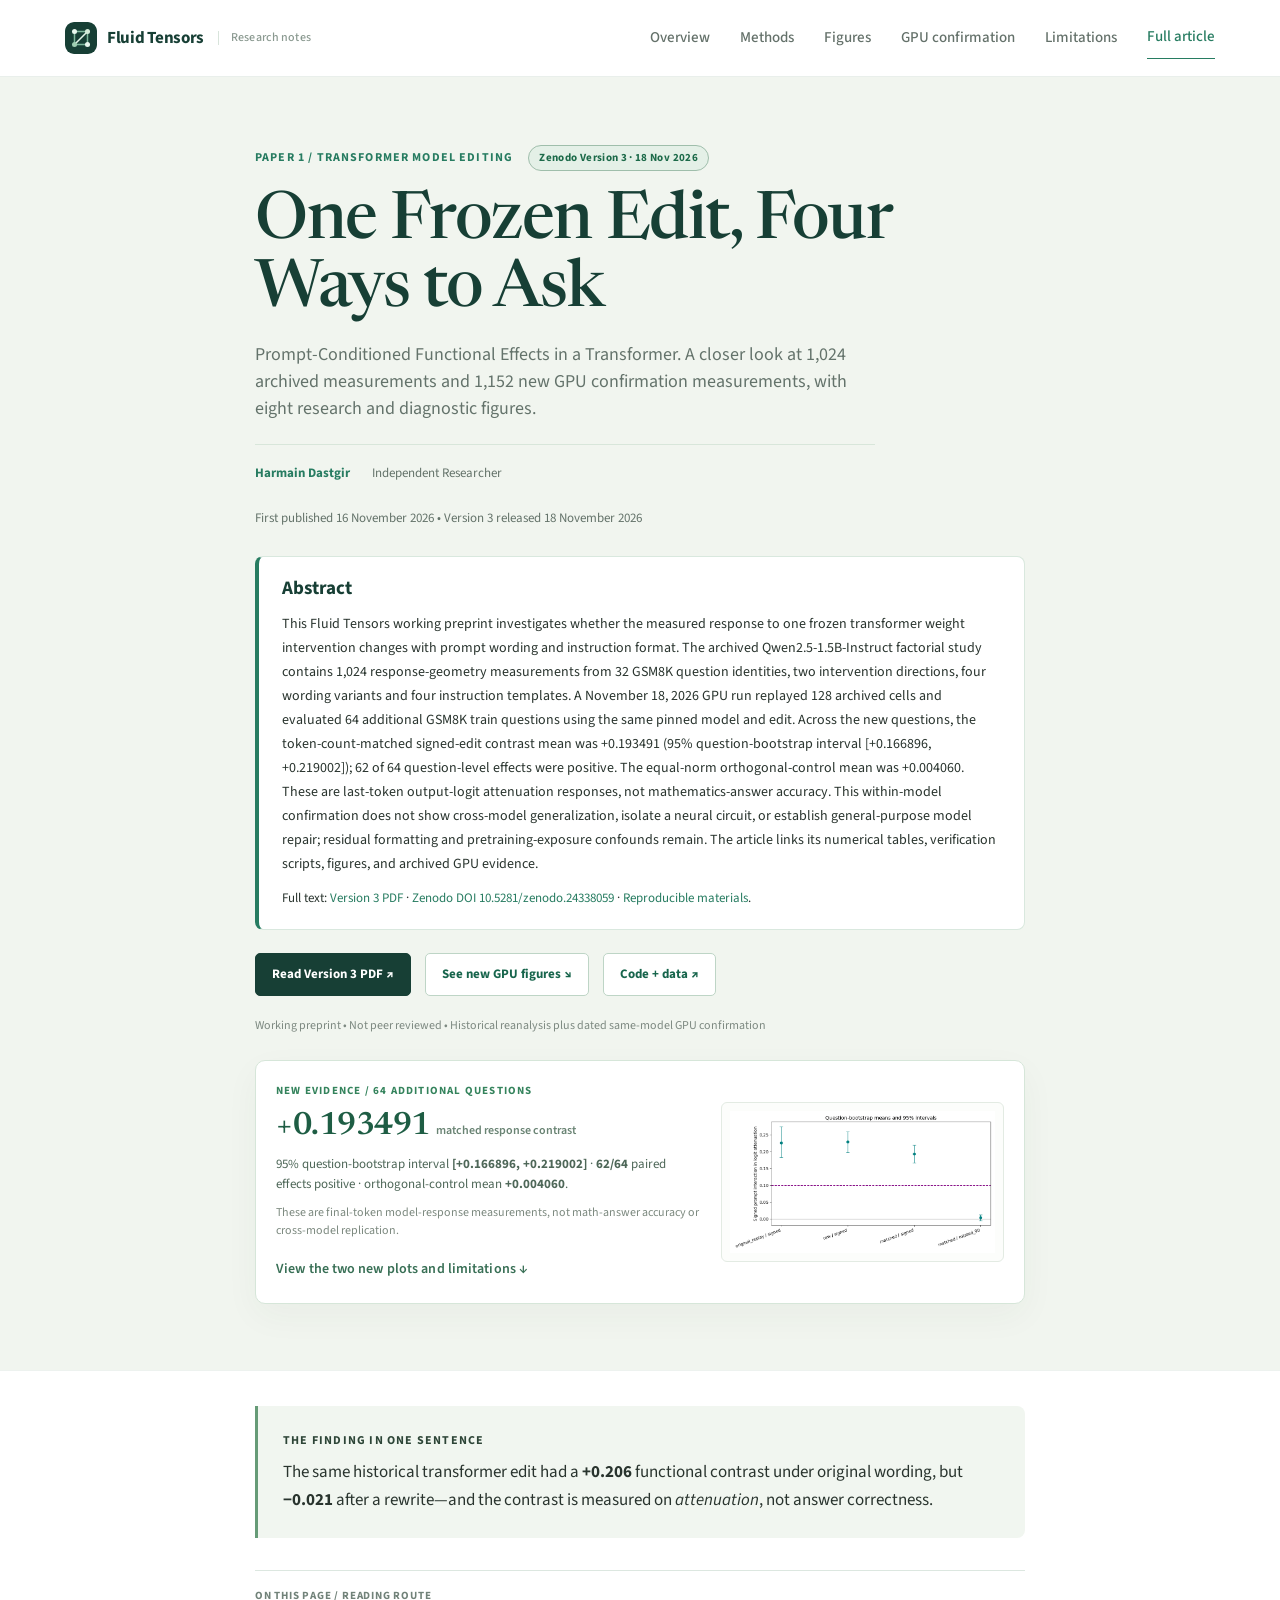
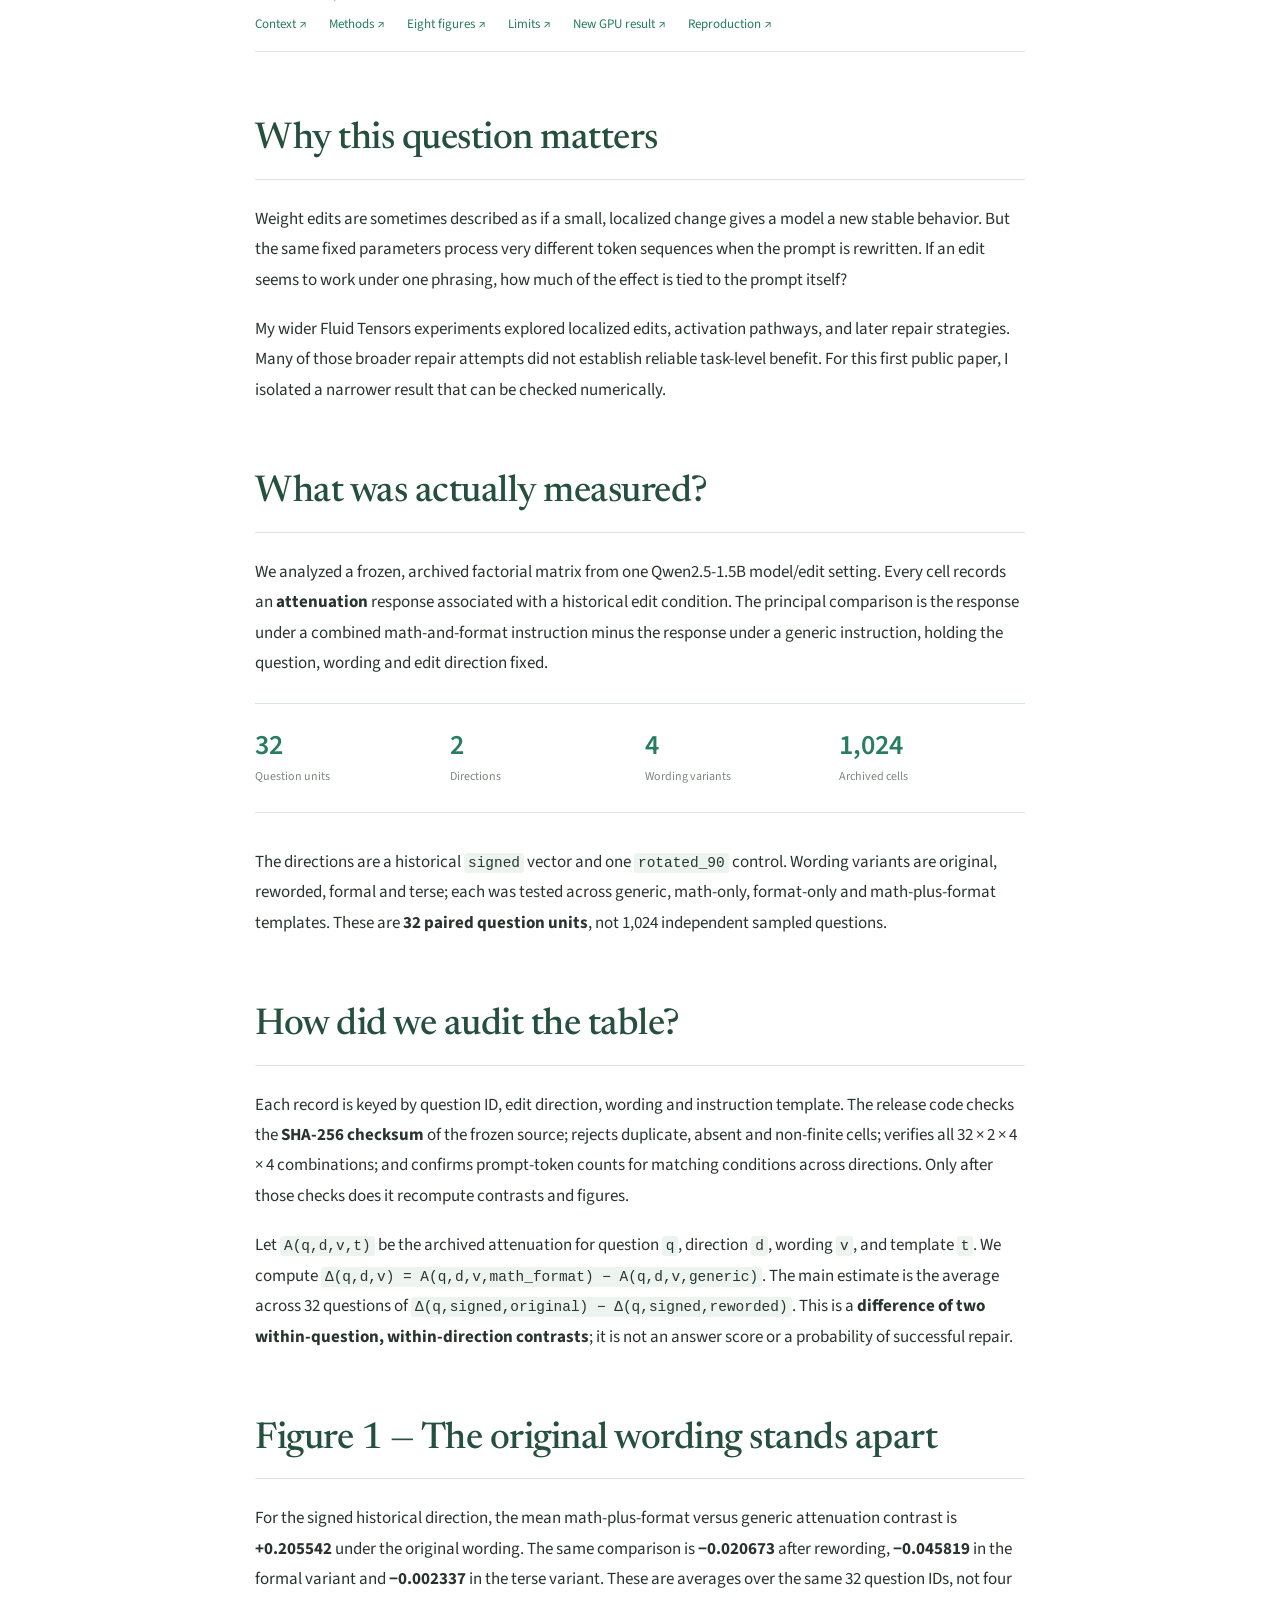
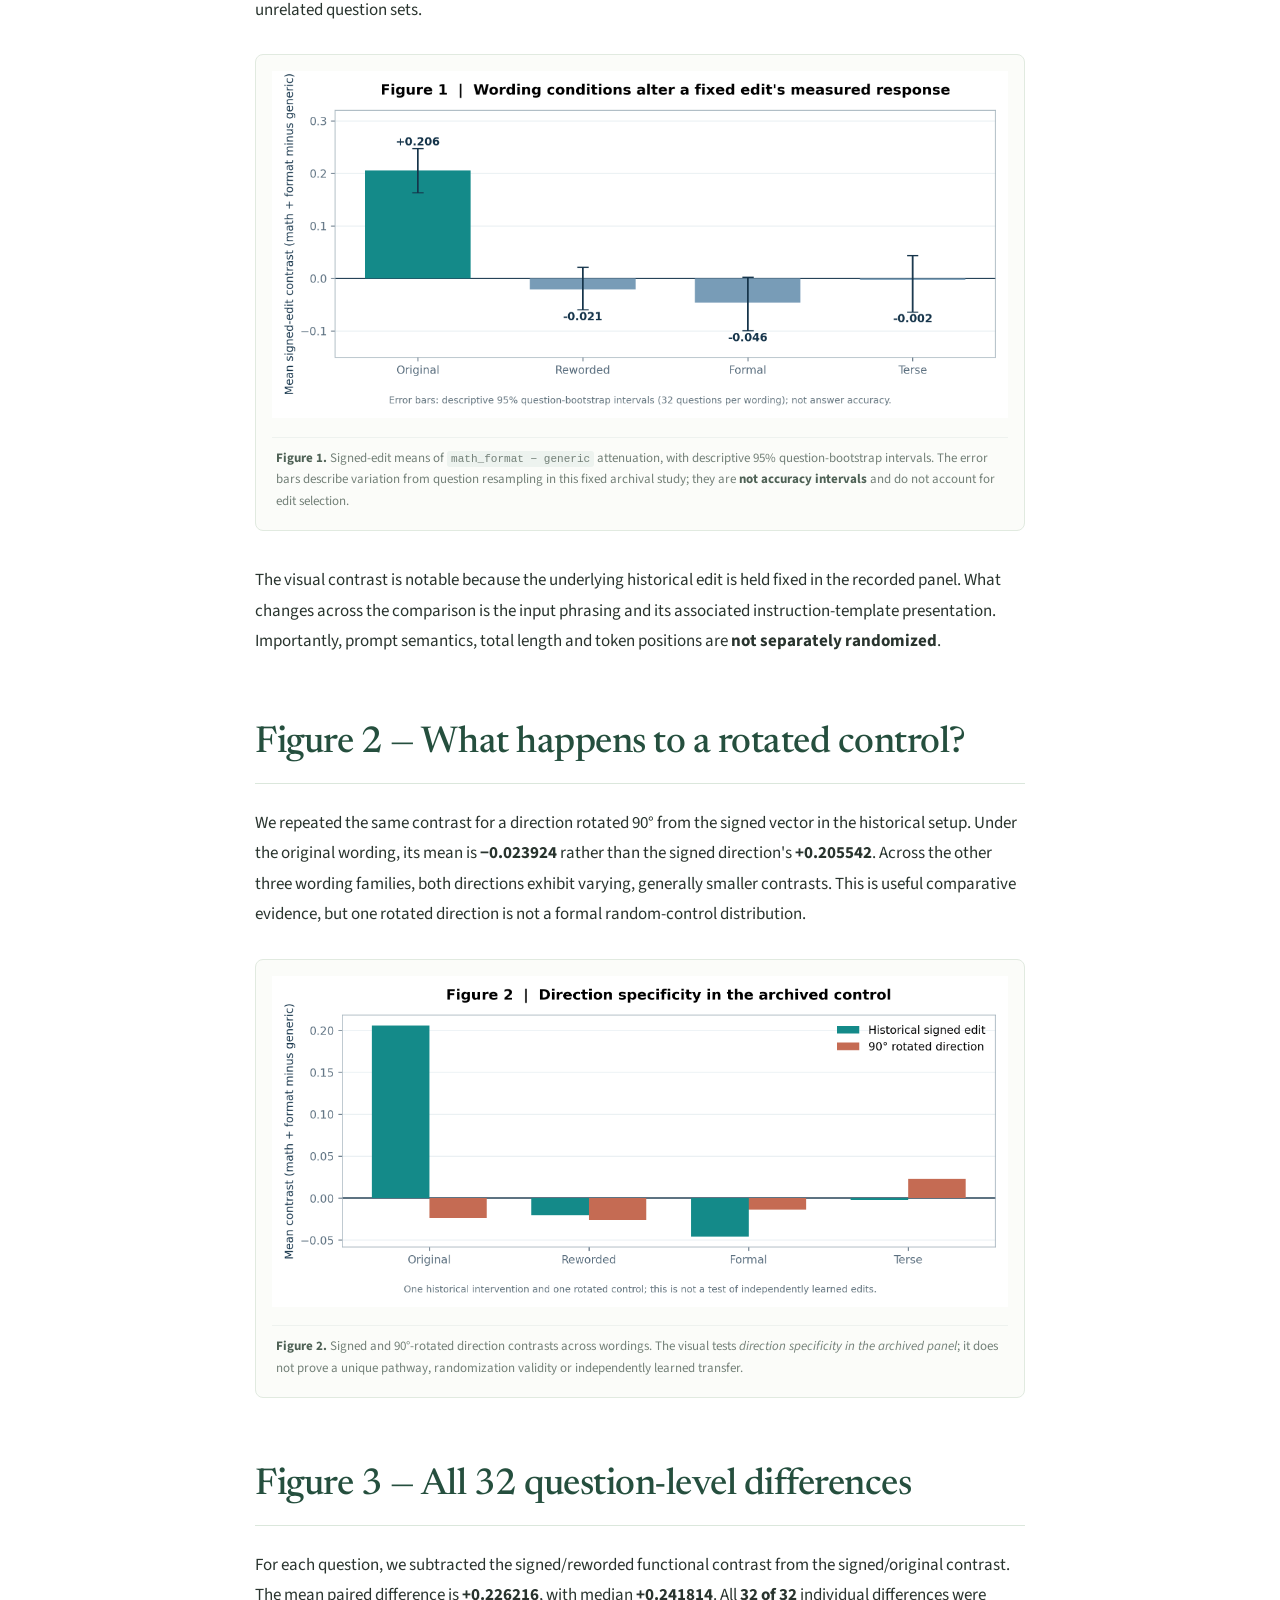
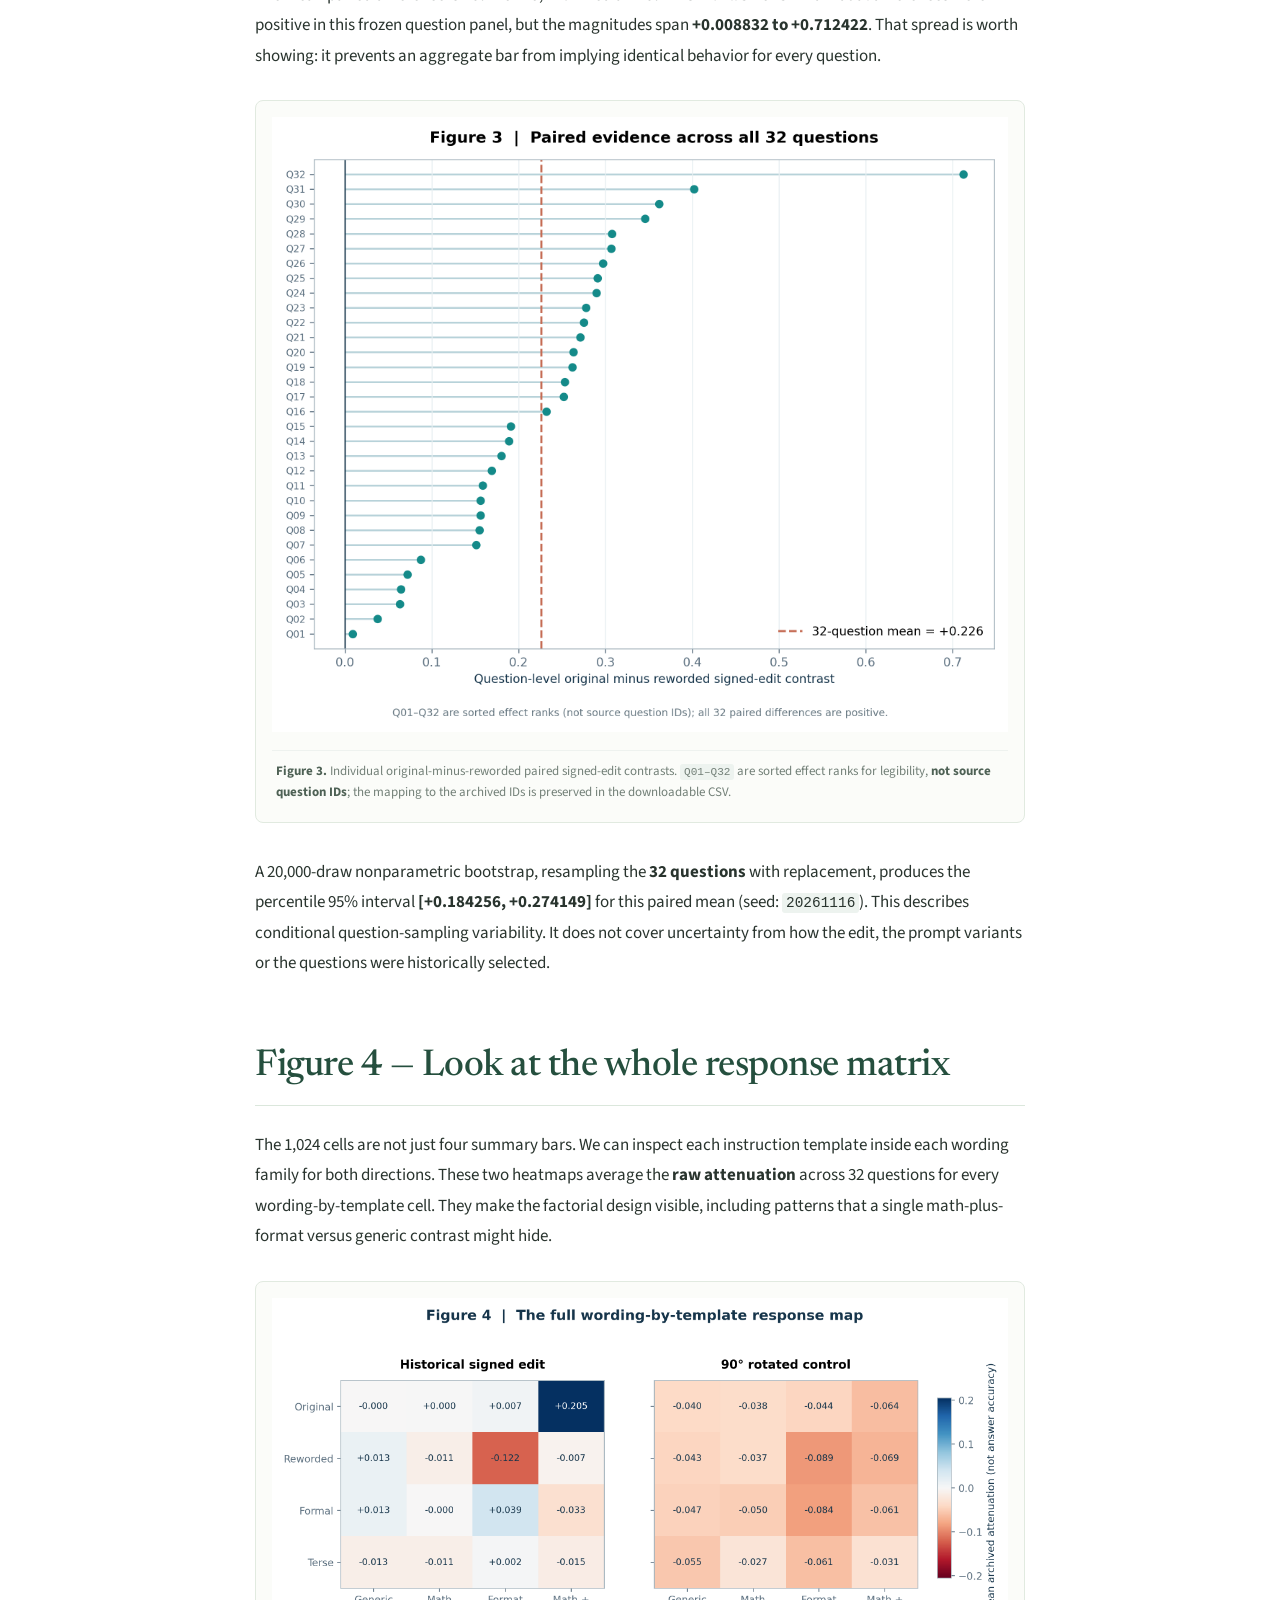
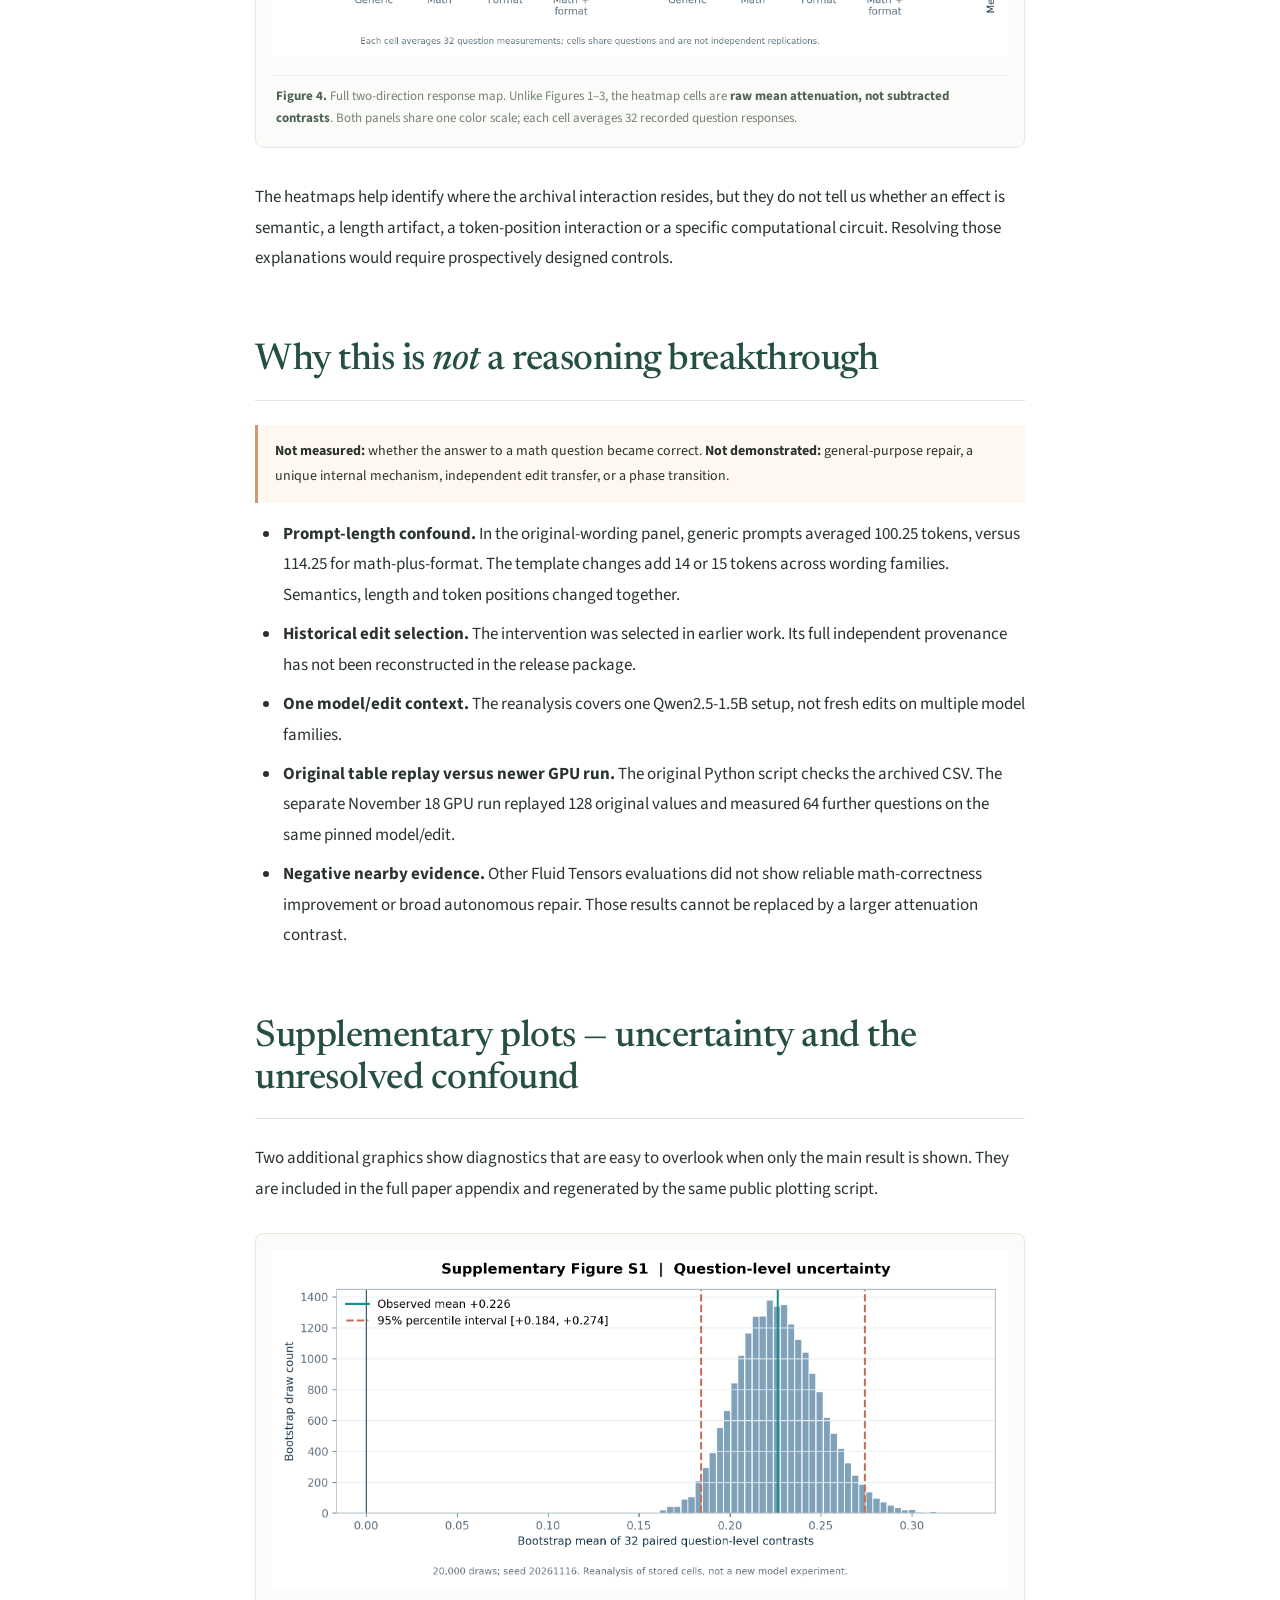
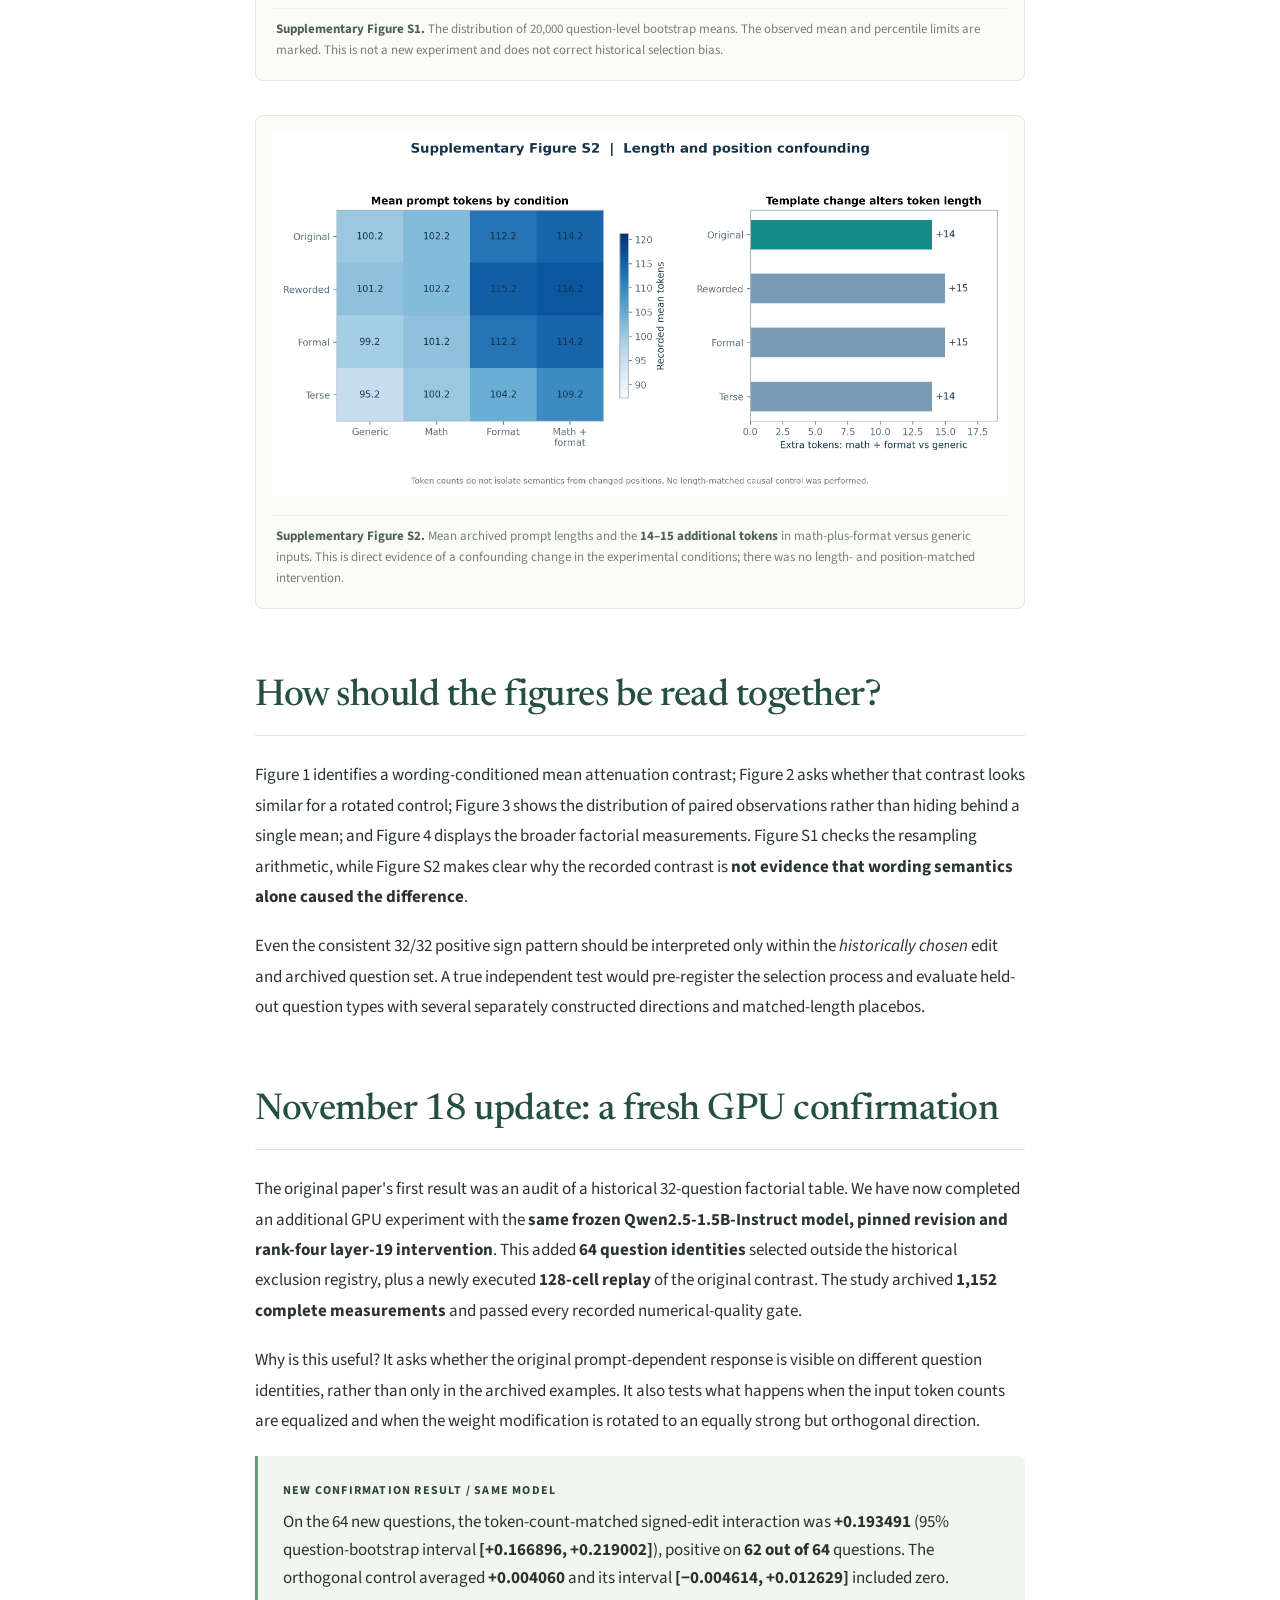
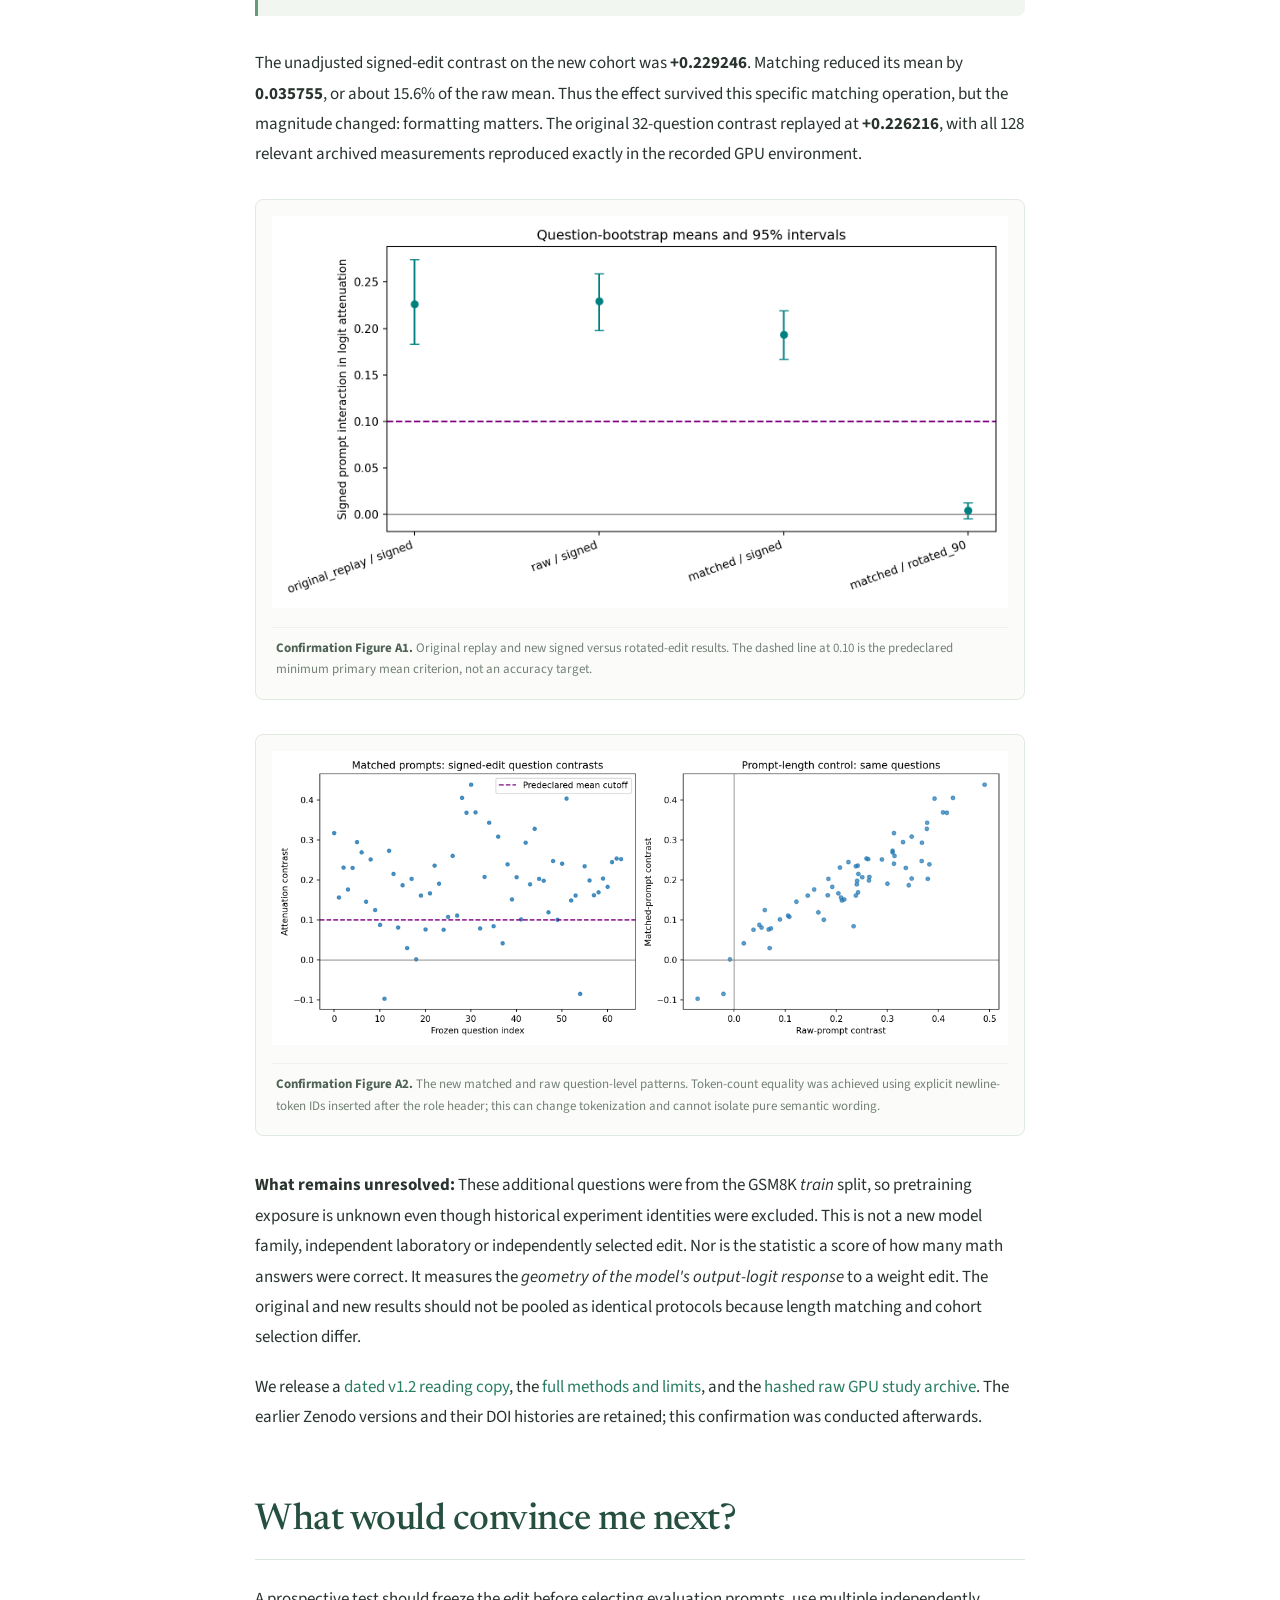
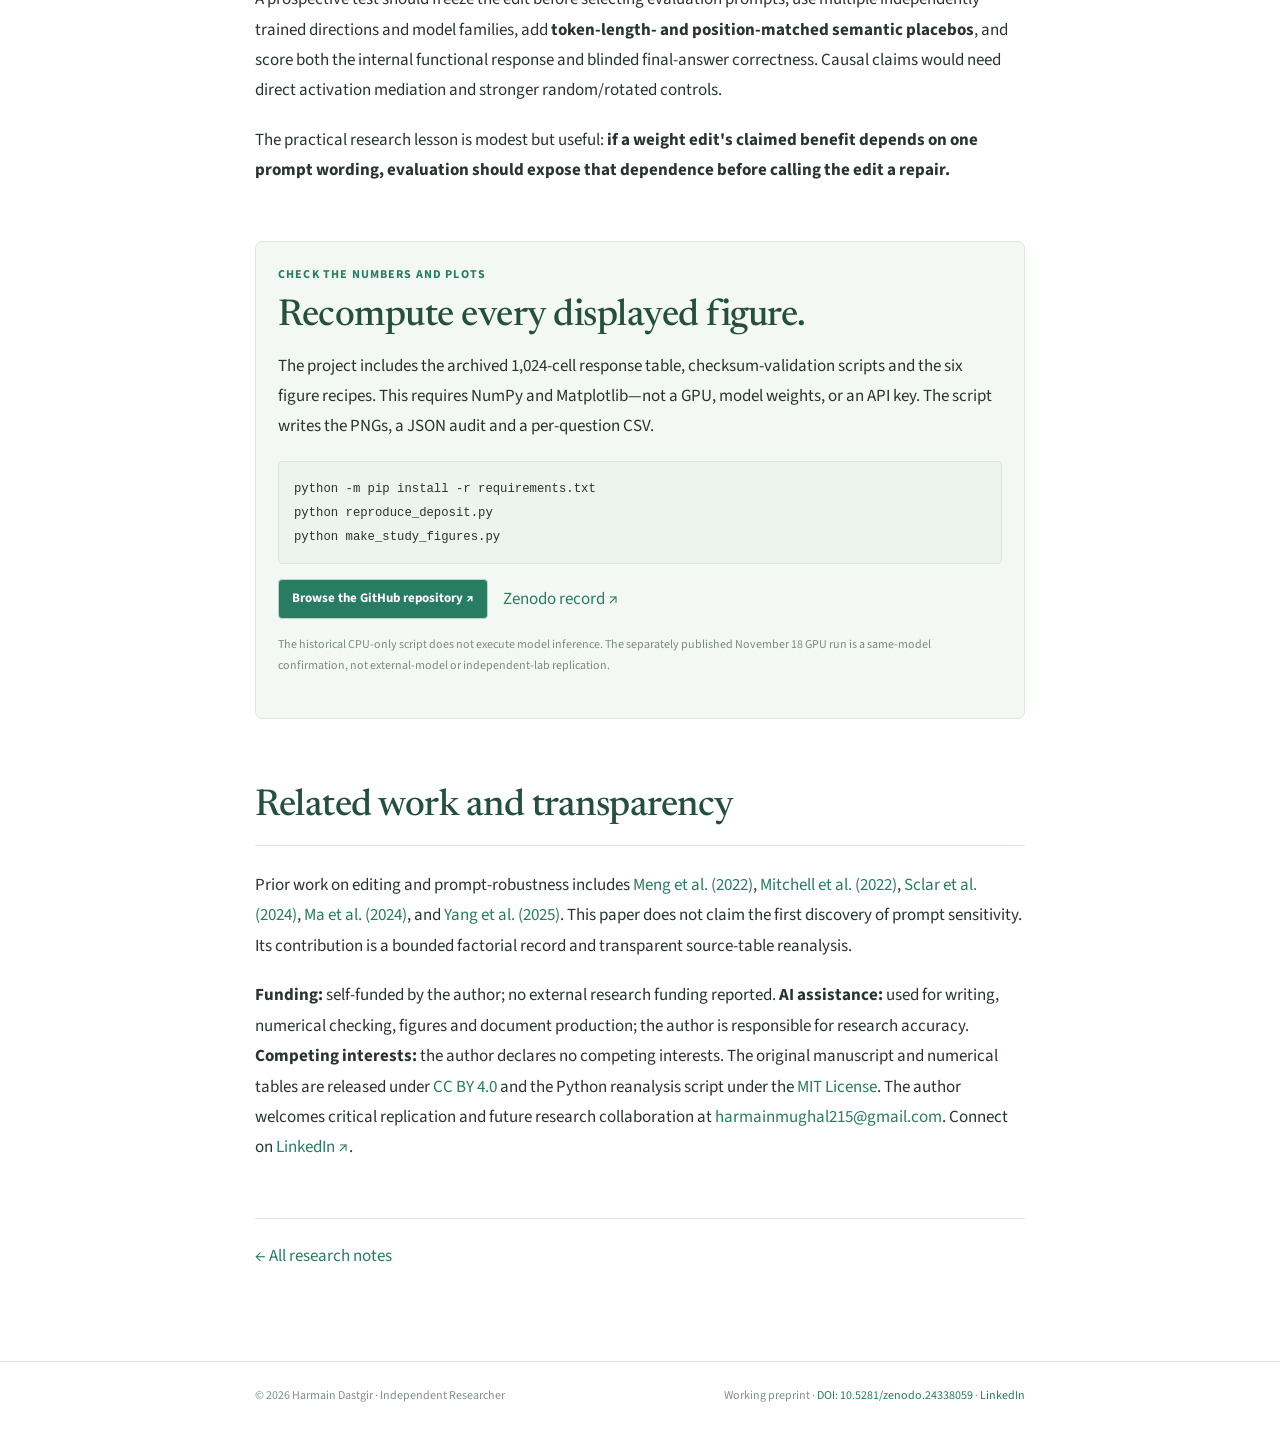
==== commit 31f0d680: "style: refresh site CSS cache after search improvements" ====
--- a/docs/papers/one-frozen-edit.html
+++ b/docs/papers/one-frozen-edit.html
@@ -36,7 +36,7 @@
   <script type="application/ld+json">
     {"@context":"https://schema.org","@type":"ScholarlyArticle","headline":"One Frozen Edit, Four Ways to Ask: Prompt-Conditioned Functional Effects in a Transformer","name":"One Frozen Edit, Four Ways to Ask: Prompt-Conditioned Functional Effects in a Transformer","description":"An archival reanalysis of prompt-conditioned attenuation contrasts from one historical Qwen2.5-1.5B weight-editing setting, with 32 original paired questions, a later 64-question within-model GPU confirmation, eight figures, and explicit causal limitations.","url":"https://harmain11.github.io/fluid-tensors/papers/one-frozen-edit.html","identifier":"https://doi.org/10.5281/zenodo.24338059","sameAs":"https://zenodo.org/records/24338059","datePublished":"2026-11-16","dateModified":"2026-11-18","inLanguage":"en","isAccessibleForFree":true,"author":{"@type":"Person","name":"Harmain Dastgir","sameAs":"https://www.linkedin.com/in/harmain-mughal-7b1845379","affiliation":{"@type":"Organization","name":"Independent Researcher"}},"publisher":{"@type":"Organization","name":"Zenodo"},"creativeWorkStatus":"Working preprint; not peer reviewed","license":"https://creativecommons.org/licenses/by/4.0/","keywords":["Fluid Tensors","transformer model editing","prompt sensitivity","weight-space interventions","attenuation","reproducible research"]}
   </script>
-  <link rel="stylesheet" href="../editorial.css?v=paper1-v3-20261118">
+  <link rel="stylesheet" href="../editorial.css?v=paper1-seo-20261118">
   <script type="module" src="../site.js"></script>
 </head>
 <body class="article-page">
--- a/docs/editorial.css
+++ b/docs/editorial.css
@@ -205,4 +205,12 @@
   .hero-bottom{font-size:10px;padding-bottom:15px}.research-prose{padding-top:36px}
   .research-prose h2,.article-body h2{font-size:33px}.article-hero h1{font-size:48px}
 }
+/* Search and Scholar discovery: visible, human-readable abstracts and research answers. */
+.research-abstract{margin:26px 0 22px;padding:19px 23px;background:#fff;border:1px solid #d9e8de;border-left:4px solid var(--green);border-radius:8px}
+.research-abstract h2{margin:0 0 10px;font-size:19px;line-height:1.35;color:var(--deep)}
+.research-abstract p{margin:0 0 11px;font-size:14px;line-height:1.72}
+.research-abstract p.abstract-links{margin-bottom:0;font-size:13px}
+#questions h3{margin:24px 0 8px;font-size:20px;line-height:1.35;color:var(--deep)}
+#questions h3+p{margin-top:0}
+@media(max-width:650px){.research-abstract{padding:17px 16px}.research-abstract p{font-size:14px}#questions h3{font-size:19px}}
 @media(prefers-reduced-motion:reduce){html{scroll-behavior:auto}*,*::before,*::after{transition:none!important;animation:none!important}}
